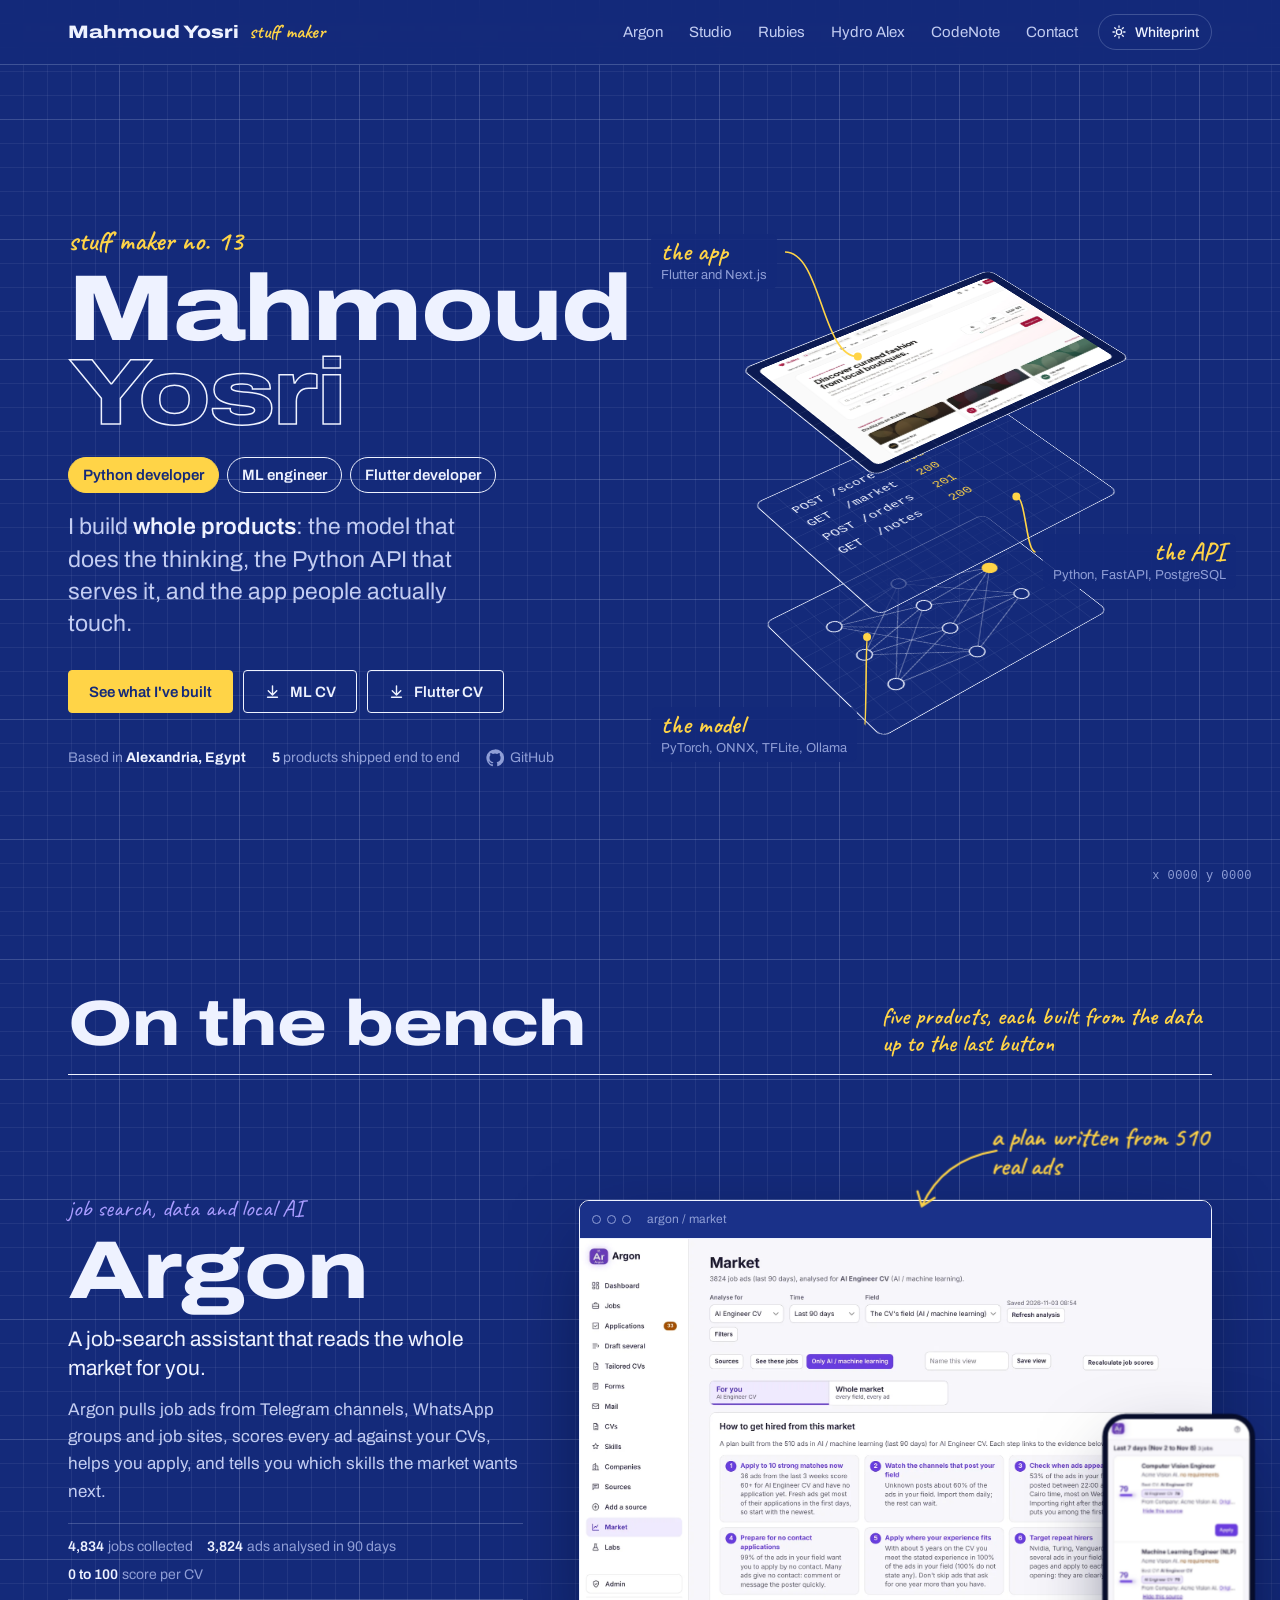
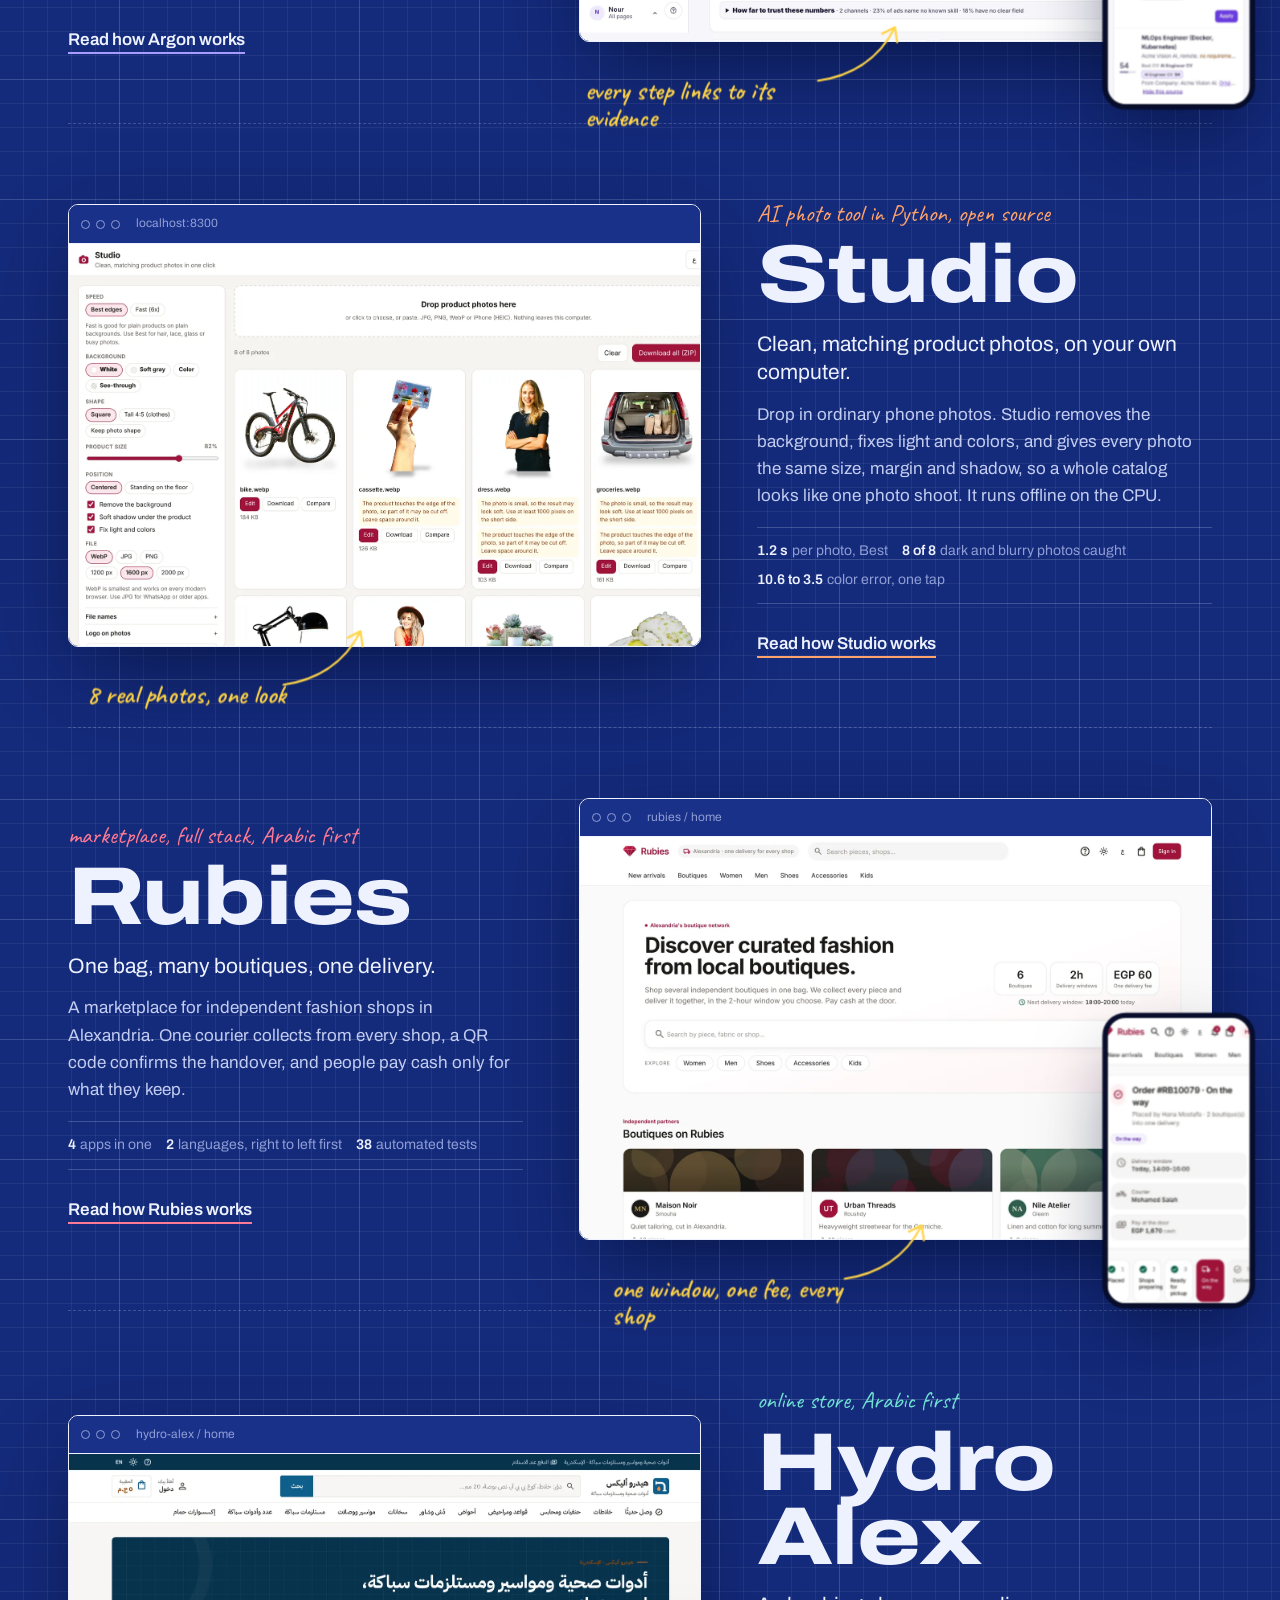
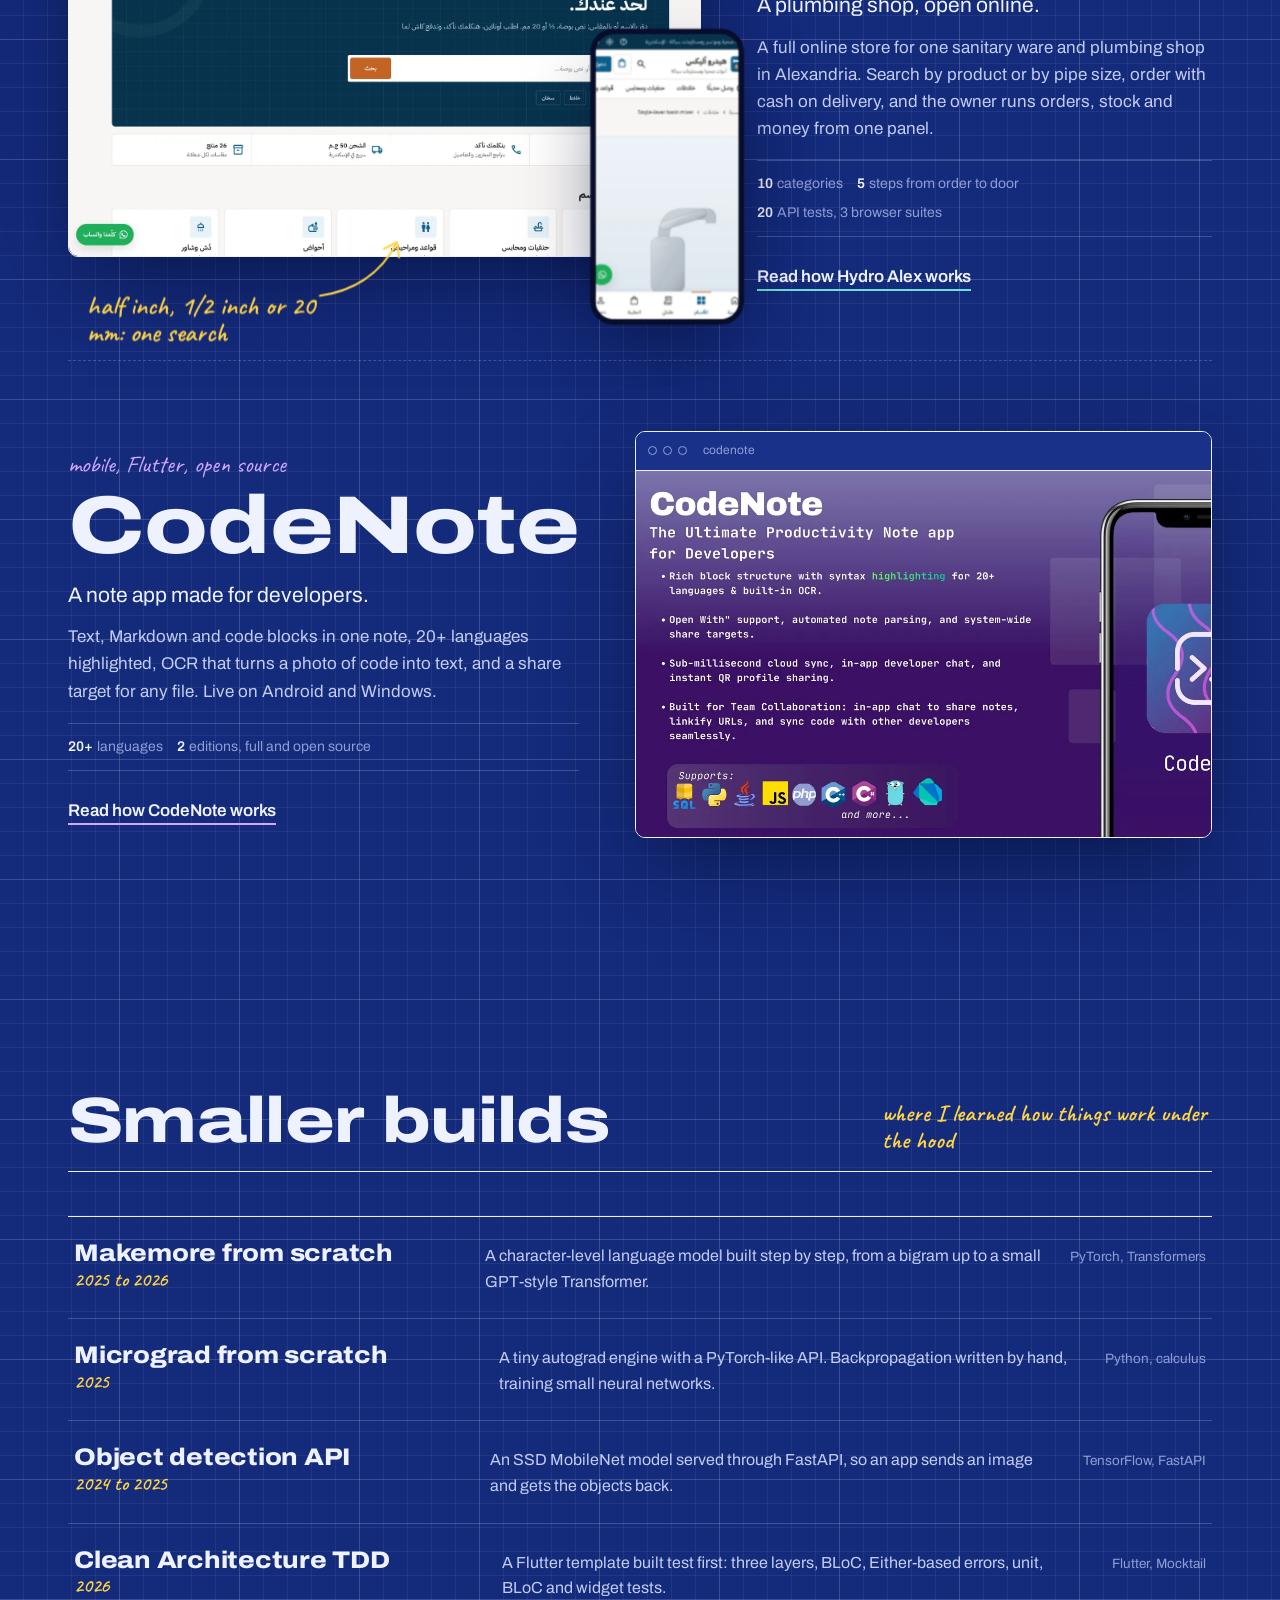
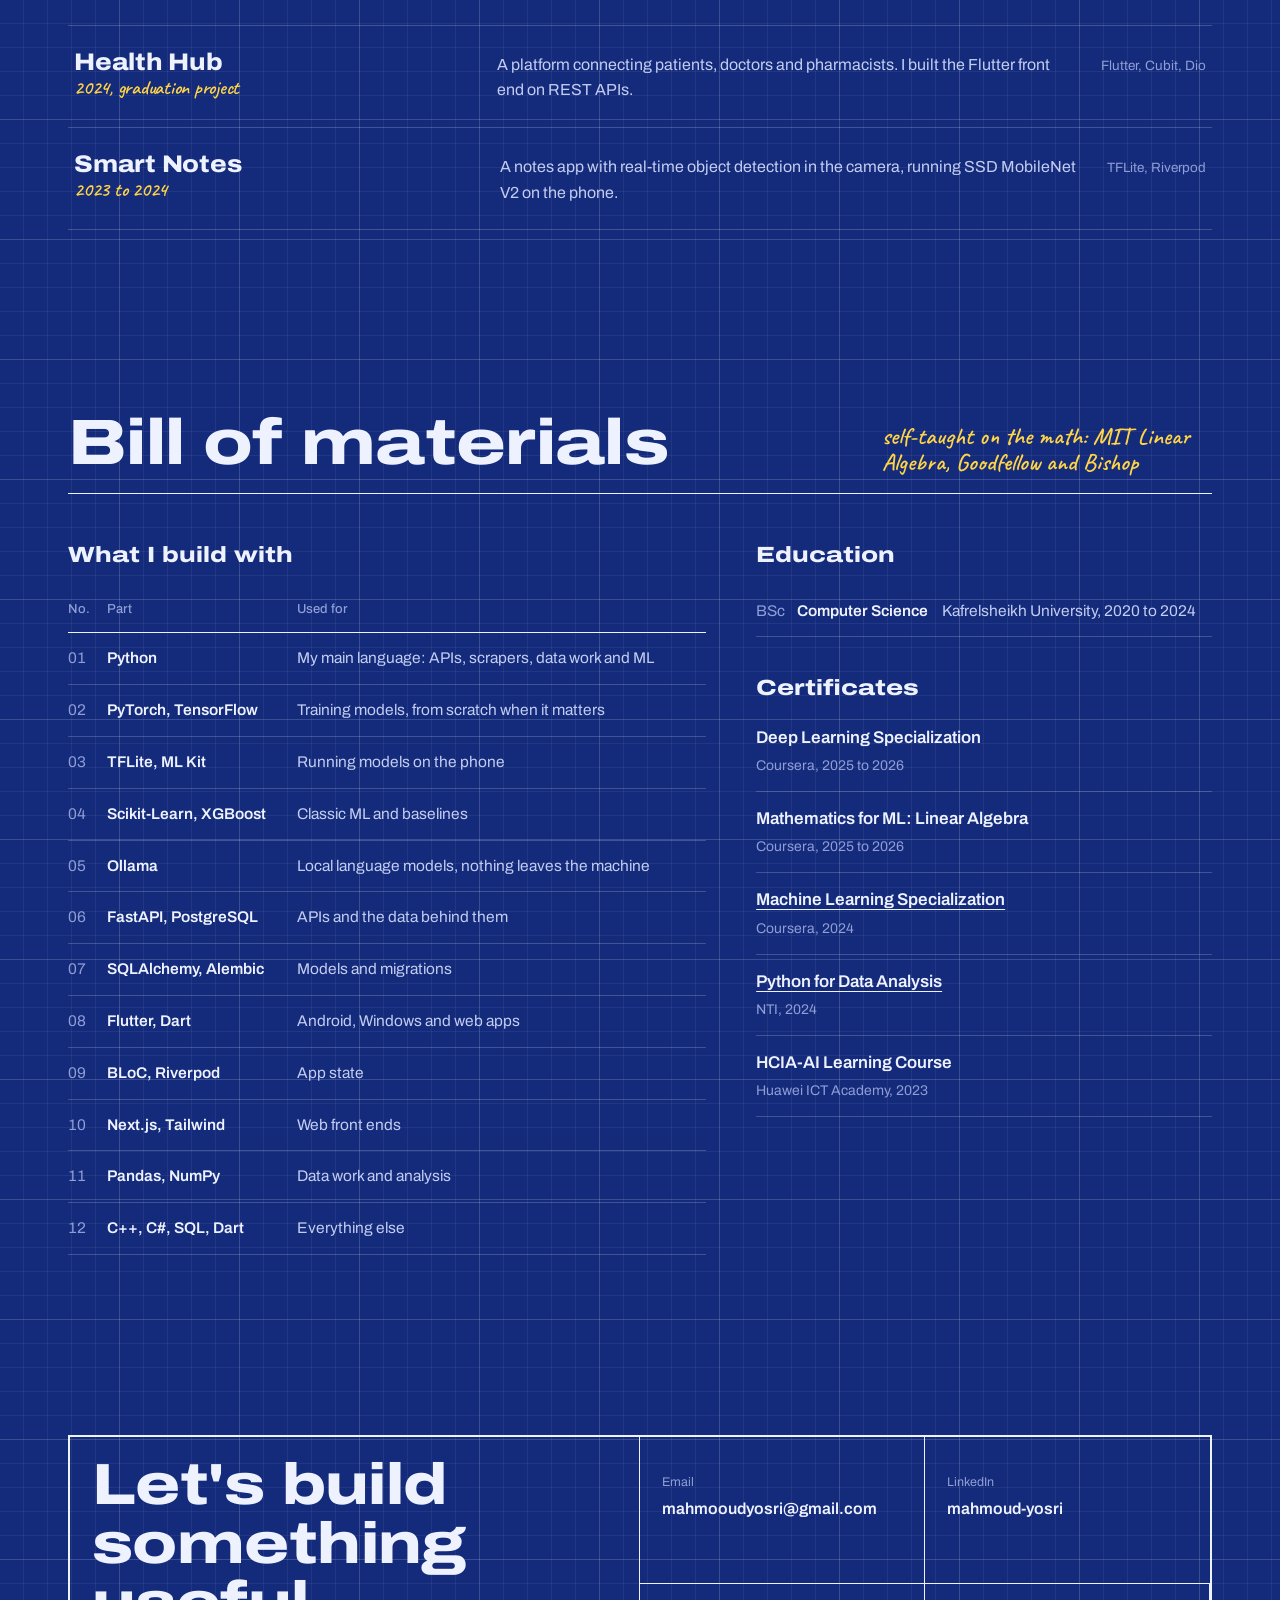
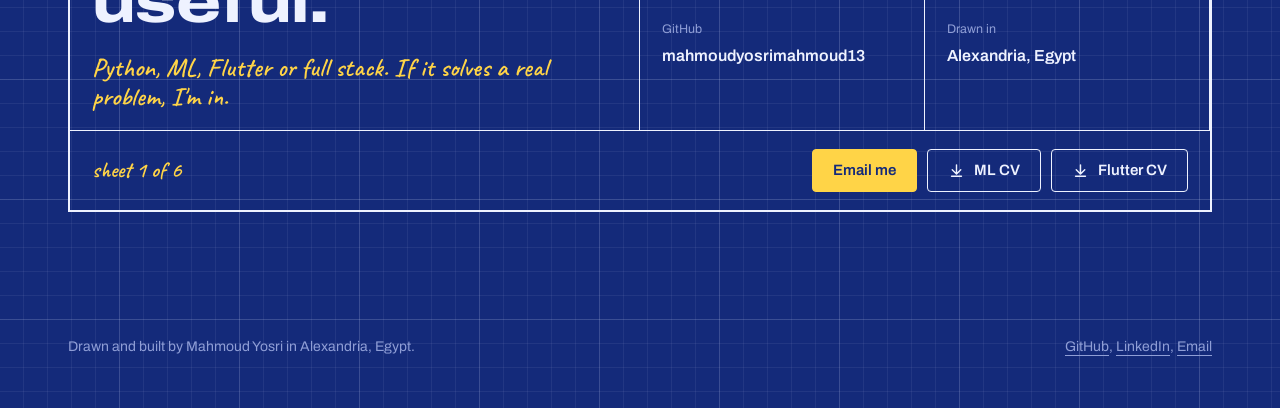
==== index.html @ 375e1390 "Add Studio" ====
<!doctype html>
<html lang="en">
<head>
<meta charset="utf-8">
<meta name="viewport" content="width=device-width, initial-scale=1">
<title>Mahmoud Yosri | Python Developer, ML and Flutter Engineer</title>
<meta name="description" content="Mahmoud Yosri is a Python developer, ML engineer and Flutter developer who builds whole products: the model, the API and the app. Projects: Argon, Studio, Rubies, Hydro Alex and CodeNote.">
<meta property="og:title" content="Mahmoud Yosri | Python Developer, ML and Flutter Engineer">
<meta property="og:description" content="Mahmoud Yosri is a Python developer, ML engineer and Flutter developer who builds whole products: the model, the API and the app. Projects: Argon, Studio, Rubies, Hydro Alex and CodeNote.">
<meta property="og:type" content="website">
<meta property="og:url" content="https://mahmoudyosrimahmoud13.github.io/">
<meta property="og:image" content="https://mahmoudyosrimahmoud13.github.io/img/og.webp">
<meta name="theme-color" content="#142a7a">
<link rel="icon" href="favicon.svg" type="image/svg+xml">
<link rel="preconnect" href="https://fonts.googleapis.com">
<link rel="preconnect" href="https://fonts.gstatic.com" crossorigin>
<link href="https://fonts.googleapis.com/css2?family=Archivo:wdth,wght@100..125,400..800&family=Caveat:wght@500;600;700&display=swap" rel="stylesheet">
<link rel="stylesheet" href="assets/style.css">
<script src="assets/site.js"></script>
</head>
<body>
<header class="topbar">
  <div class="wrap">
    <a class="brand" href="index.html"><b>Mahmoud Yosri</b><span class="hand">stuff maker</span></a>
    <nav class="nav" aria-label="Main">
      <a href="argon.html" class="hide-sm">Argon</a>
      <a href="studio.html" class="hide-sm">Studio</a>
      <a href="rubies.html" class="hide-sm">Rubies</a>
      <a href="hydro-alex.html" class="hide-sm">Hydro Alex</a>
      <a href="codenote.html" class="hide-sm">CodeNote</a>
      <a href="index.html#contact">Contact</a>
      <button class="theme-btn" type="button" data-theme-toggle><svg viewBox="0 0 24 24" fill="none" stroke="currentColor" stroke-width="2" stroke-linecap="round" stroke-linejoin="round" aria-hidden="true"><path d="M12 3v2M12 19v2M3 12h2M19 12h2M5.6 5.6l1.4 1.4M17 17l1.4 1.4M5.6 18.4L7 17M17 7l1.4-1.4M12 8a4 4 0 1 0 0 8 4 4 0 0 0 0-8z"/></svg><span>Whiteprint</span></button>
    </nav>
  </div>
</header>

<main>
  <section class="hero">
    <div class="wrap">
      <div>
        <div class="hand" style="font-size:28px;margin-bottom:10px">stuff maker no. 13</div>
        <h1 class="hero-name"><span>Mahmoud</span><span class="outline">Yosri</span></h1>
        <p class="hero-roles"><span>Python developer</span><span>ML engineer</span><span>Flutter developer</span></p>
        <p class="hero-sub">I build <b>whole products</b>: the model that does the thinking, the Python API that serves it, and the app people actually touch.</p>
        <div class="actions">
          <a class="btn solid" href="#work">See what I've built</a>
          <a class="btn" href="cv/Mahmoud_Yosri_ML_CV.pdf"><svg viewBox="0 0 24 24" fill="none" stroke="currentColor" stroke-width="2" stroke-linecap="round" stroke-linejoin="round" aria-hidden="true"><path d="M12 4v12M6 11l6 6 6-6M5 20h14"/></svg>ML CV</a>
          <a class="btn" href="cv/Mahmoud_Yosri_Flutter_CV.pdf"><svg viewBox="0 0 24 24" fill="none" stroke="currentColor" stroke-width="2" stroke-linecap="round" stroke-linejoin="round" aria-hidden="true"><path d="M12 4v12M6 11l6 6 6-6M5 20h14"/></svg>Flutter CV</a>
        </div>
        <div class="hero-meta"><span>Based in <b style="color:var(--ink)">Alexandria, Egypt</b></span><span><b style="color:var(--ink)">5</b> products shipped end to end</span><a href="https://github.com/mahmoudyosrimahmoud13" style="display:inline-flex;gap:6px;align-items:center;text-decoration:none"><span style="width:18px;height:18px;display:inline-block"><svg viewBox="0 0 24 24" fill="currentColor" aria-hidden="true"><path d="M12 .5a11.5 11.5 0 0 0-3.64 22.41c.58.1.79-.25.79-.56v-2c-3.2.7-3.88-1.37-3.88-1.37-.53-1.33-1.28-1.69-1.28-1.69-1.05-.71.08-.7.08-.7 1.16.08 1.77 1.19 1.77 1.19 1.03 1.77 2.7 1.26 3.36.96.1-.75.4-1.26.73-1.55-2.55-.29-5.24-1.28-5.24-5.68 0-1.26.45-2.28 1.19-3.09-.12-.29-.52-1.46.11-3.05 0 0 .97-.31 3.17 1.18a11 11 0 0 1 5.77 0c2.2-1.49 3.17-1.18 3.17-1.18.63 1.59.23 2.76.11 3.05.74.81 1.19 1.83 1.19 3.09 0 4.41-2.69 5.38-5.26 5.67.41.36.78 1.06.78 2.14v3.17c0 .31.21.67.8.56A11.5 11.5 0 0 0 12 .5z"/></svg></span>GitHub</a></div>
      </div>
      <div class="exploded loading" aria-label="Exploded view of how I build: the model, the API and the app stacked as three layers">
        <div class="stack">
          <div class="layer model"><svg viewBox="0 0 330 230" aria-hidden="true">
<g stroke="currentColor" stroke-opacity=".55" stroke-width="1" style="color:var(--ink)">
<line x1="60" y1="55" x2="165" y2="40"/><line x1="60" y1="55" x2="165" y2="90"/><line x1="60" y1="55" x2="165" y2="140"/><line x1="60" y1="55" x2="165" y2="190"/><line x1="60" y1="115" x2="165" y2="40"/><line x1="60" y1="115" x2="165" y2="90"/><line x1="60" y1="115" x2="165" y2="140"/><line x1="60" y1="115" x2="165" y2="190"/><line x1="60" y1="175" x2="165" y2="40"/><line x1="60" y1="175" x2="165" y2="90"/><line x1="60" y1="175" x2="165" y2="140"/><line x1="60" y1="175" x2="165" y2="190"/><line x1="165" y1="40" x2="270" y2="85"/><line x1="165" y1="40" x2="270" y2="145"/><line x1="165" y1="90" x2="270" y2="85"/><line x1="165" y1="90" x2="270" y2="145"/><line x1="165" y1="140" x2="270" y2="85"/><line x1="165" y1="140" x2="270" y2="145"/><line x1="165" y1="190" x2="270" y2="85"/><line x1="165" y1="190" x2="270" y2="145"/></g>
<g fill="var(--bg)" stroke="var(--ink)" stroke-width="1.6">
<circle cx="60" cy="55" r="9"/><circle cx="60" cy="115" r="9"/><circle cx="60" cy="175" r="9"/><circle cx="165" cy="40" r="9"/><circle cx="165" cy="90" r="9"/><circle cx="165" cy="140" r="9"/><circle cx="165" cy="190" r="9"/><circle cx="270" cy="85" r="9" fill="var(--note)" stroke="var(--note)"/><circle cx="270" cy="145" r="9"/></g></svg></div>
          <div class="layer api"><pre>POST /score    <i>200</i>
GET  /market   <i>200</i>
POST /orders   <i>201</i>
GET  /notes    <i>200</i></pre></div>
          <div class="layer app"><img src="img/rubies/01-home.webp" alt=""></div>
        </div>
        <svg class="leaders" aria-hidden="true"></svg>
        <div class="callout c1" data-target=".layer.app" data-fx="0.3" data-fy="0.42">the app<small>Flutter and Next.js</small></div>
        <div class="callout c2" data-target=".layer.api" data-fx="0.72" data-fy="0.45">the API<small>Python, FastAPI, PostgreSQL</small></div>
        <div class="callout c3" data-target=".layer.model" data-fx="0.3" data-fy="0.55">the model<small>PyTorch, ONNX, TFLite, Ollama</small></div>
      </div>
    </div>
    <div class="coords" aria-hidden="true">x 0000   y 0000</div>
  </section>

  <section id="work">
    <div class="wrap">
      <div class="sheet-head"><h2>On the bench</h2><span class="hand">five products, each built from the data up to the last button</span></div>

      <article class="spec argon">
        <div class="spec-text">
          <div class="kind">job search, data and local AI</div>
          <h3><a href="argon.html">Argon</a></h3>
          <p class="one">A job-search assistant that reads the whole market for you.</p>
          <p>Argon pulls job ads from Telegram channels, WhatsApp groups and job sites, scores every ad against your CVs, helps you apply, and tells you which skills the market wants next.</p>
          <div class="parts"><span><b>4,834</b>jobs collected</span><span><b>3,824</b>ads analysed in 90 days</span><span><b>0 to 100</b>score per CV</span></div>
          <a class="readmore" href="argon.html">Read how Argon works</a>
        </div>
        <div class="rig"><div class="tilt">
  <div class="browser"><div class="bar"><i></i><i></i><i></i><span>argon / market</span></div><img src="img/argon/03-market-for-you.webp" alt="Argon market page with a six-step plan to get hired" loading="lazy"></div>
  <div class="phone-float"><img src="img/argon/19-phone-jobs.webp" alt="Argon jobs on a phone" loading="lazy"></div><div class="note" style="left:64%;top:-13%"><svg style="left:-78px;top:22px" viewBox="0 0 90 70" aria-hidden="true"><path d="M84,4 C60,8 30,20 14,56 M14,56 L10,42 M14,56 L26,48"/></svg><span class="t">a plan written from 510 real ads</span></div><div class="note" style="left:4%;top:104%"><svg style="right:-84px;top:-58px" viewBox="0 0 90 70" aria-hidden="true"><path d="M4,62 C32,58 60,44 76,12 M76,12 L64,18 M76,12 L78,26"/></svg><span class="t">every step links to its evidence</span></div>
</div></div>
      </article>

      <article class="spec studio flip">
        <div class="spec-text">
          <div class="kind">AI photo tool in Python, open source</div>
          <h3><a href="studio.html">Studio</a></h3>
          <p class="one">Clean, matching product photos, on your own computer.</p>
          <p>Drop in ordinary phone photos. Studio removes the background, fixes light and colors, and gives every photo the same size, margin and shadow, so a whole catalog looks like one photo shoot. It runs offline on the CPU.</p>
          <div class="parts"><span><b>1.2 s</b>per photo, Best</span><span><b>8 of 8</b>dark and blurry photos caught</span><span><b>10.6 to 3.5</b>color error, one tap</span></div>
          <a class="readmore" href="studio.html">Read how Studio works</a>
        </div>
        <div class="rig"><div class="tilt">
  <div class="browser"><div class="bar"><i></i><i></i><i></i><span>localhost:8300</span></div><img src="img/studio/01-batch-8-photos.webp" alt="Studio with a batch of eight real product photos cleaned" loading="lazy"></div>
  <div class="note" style="left:6%;top:104%"><svg style="right:-84px;top:-58px" viewBox="0 0 90 70" aria-hidden="true"><path d="M4,62 C32,58 60,44 76,12 M76,12 L64,18 M76,12 L78,26"/></svg><span class="t">8 real photos, one look</span></div>
</div></div>
      </article>

      <article class="spec rubies">
        <div class="spec-text">
          <div class="kind">marketplace, full stack, Arabic first</div>
          <h3><a href="rubies.html">Rubies</a></h3>
          <p class="one">One bag, many boutiques, one delivery.</p>
          <p>A marketplace for independent fashion shops in Alexandria. One courier collects from every shop, a QR code confirms the handover, and people pay cash only for what they keep.</p>
          <div class="parts"><span><b>4</b>apps in one</span><span><b>2</b>languages, right to left first</span><span><b>38</b>automated tests</span></div>
          <a class="readmore" href="rubies.html">Read how Rubies works</a>
        </div>
        <div class="rig"><div class="tilt">
  <div class="browser"><div class="bar"><i></i><i></i><i></i><span>rubies / home</span></div><img src="img/rubies/01-home.webp" alt="Rubies home page" loading="lazy"></div>
  <div class="phone-float"><img src="img/rubies/25-phone-order-qr.webp" alt="Rubies order tracking on a phone" loading="lazy"></div><div class="note" style="left:8%;top:104%"><svg style="right:-84px;top:-58px" viewBox="0 0 90 70" aria-hidden="true"><path d="M4,62 C32,58 60,44 76,12 M76,12 L64,18 M76,12 L78,26"/></svg><span class="t">one window, one fee, every shop</span></div>
</div></div>
      </article>

      <article class="spec hydro flip">
        <div class="spec-text">
          <div class="kind">online store, Arabic first</div>
          <h3><a href="hydro-alex.html">Hydro Alex</a></h3>
          <p class="one">A plumbing shop, open online.</p>
          <p>A full online store for one sanitary ware and plumbing shop in Alexandria. Search by product or by pipe size, order with cash on delivery, and the owner runs orders, stock and money from one panel.</p>
          <div class="parts"><span><b>10</b>categories</span><span><b>5</b>steps from order to door</span><span><b>20</b>API tests, 3 browser suites</span></div>
          <a class="readmore" href="hydro-alex.html">Read how Hydro Alex works</a>
        </div>
        <div class="rig"><div class="tilt">
  <div class="browser"><div class="bar"><i></i><i></i><i></i><span>hydro-alex / home</span></div><img src="img/hydro/01-home-light-ar.webp" alt="Hydro Alex home page in Arabic" loading="lazy"></div>
  <div class="phone-float"><img src="img/hydro/16-phone-product-light-ar.webp" alt="Hydro Alex product page on a phone" loading="lazy"></div><div class="note" style="left:6%;top:104%"><svg style="right:-84px;top:-58px" viewBox="0 0 90 70" aria-hidden="true"><path d="M4,62 C32,58 60,44 76,12 M76,12 L64,18 M76,12 L78,26"/></svg><span class="t">half inch, 1/2 inch or 20 mm: one search</span></div>
</div></div>
      </article>

      <article class="spec codenote">
        <div class="spec-text">
          <div class="kind">mobile, Flutter, open source</div>
          <h3><a href="codenote.html">CodeNote</a></h3>
          <p class="one">A note app made for developers.</p>
          <p>Text, Markdown and code blocks in one note, 20+ languages highlighted, OCR that turns a photo of code into text, and a share target for any file. Live on Android and Windows.</p>
          <div class="parts"><span><b>20+</b>languages</span><span><b>2</b>editions, full and open source</span></div>
          <a class="readmore" href="codenote.html">Read how CodeNote works</a>
        </div>
        <div class="rig"><div class="tilt">
  <div class="browser"><div class="bar"><i></i><i></i><i></i><span>codenote</span></div><img src="img/codenote/poster-1.webp" alt="CodeNote poster" loading="lazy"></div>
  <div class="note" style="left:6%;top:104%"><svg style="right:-84px;top:-58px" viewBox="0 0 90 70" aria-hidden="true"><path d="M4,62 C32,58 60,44 76,12 M76,12 L64,18 M76,12 L78,26"/></svg><span class="t">20+ languages, highlighted as you type</span></div>
</div></div>
      </article>
    </div>
  </section>

  <section id="more">
    <div class="wrap">
      <div class="sheet-head"><h2>Smaller builds</h2><span class="hand">where I learned how things work under the hood</span></div>
      <div class="bench">
        <div class="bench-row"><h3>Makemore from scratch<span class="year">2025 to 2026</span></h3><p>A character-level language model built step by step, from a bigram up to a small GPT-style Transformer.</p><span class="tags">PyTorch, Transformers</span></div>
        <div class="bench-row"><h3>Micrograd from scratch<span class="year">2025</span></h3><p>A tiny autograd engine with a PyTorch-like API. Backpropagation written by hand, training small neural networks.</p><span class="tags">Python, calculus</span></div>
        <div class="bench-row"><h3>Object detection API<span class="year">2024 to 2025</span></h3><p>An SSD MobileNet model served through FastAPI, so an app sends an image and gets the objects back.</p><span class="tags">TensorFlow, FastAPI</span></div>
        <div class="bench-row"><h3><a href="https://github.com/mahmoudyosrimahmoud13/Flutter-Clean-Architecture-TDD">Clean Architecture TDD</a><span class="year">2026</span></h3><p>A Flutter template built test first: three layers, BLoC, Either-based errors, unit, BLoC and widget tests.</p><span class="tags">Flutter, Mocktail</span></div>
        <div class="bench-row"><h3><a href="https://github.com/mahmoudyosrimahmoud13/Medical_integration_system">Health Hub</a><span class="year">2024, graduation project</span></h3><p>A platform connecting patients, doctors and pharmacists. I built the Flutter front end on REST APIs.</p><span class="tags">Flutter, Cubit, Dio</span></div>
        <div class="bench-row"><h3>Smart Notes<span class="year">2023 to 2024</span></h3><p>A notes app with real-time object detection in the camera, running SSD MobileNet V2 on the phone.</p><span class="tags">TFLite, Riverpod</span></div>
      </div>
    </div>
  </section>

  <section id="about">
    <div class="wrap">
      <div class="sheet-head"><h2>Bill of materials</h2><span class="hand">self-taught on the math: MIT Linear Algebra, Goodfellow and Bishop</span></div>
      <div class="bom-wrap">
        <table class="bom"><caption>What I build with</caption><thead><tr><th>No.</th><th>Part</th><th>Used for</th></tr></thead><tbody><tr><td>01</td><td>Python</td><td>My main language: APIs, scrapers, data work and ML</td></tr><tr><td>02</td><td>PyTorch, TensorFlow</td><td>Training models, from scratch when it matters</td></tr><tr><td>03</td><td>TFLite, ML Kit</td><td>Running models on the phone</td></tr><tr><td>04</td><td>Scikit-Learn, XGBoost</td><td>Classic ML and baselines</td></tr><tr><td>05</td><td>Ollama</td><td>Local language models, nothing leaves the machine</td></tr><tr><td>06</td><td>FastAPI, PostgreSQL</td><td>APIs and the data behind them</td></tr><tr><td>07</td><td>SQLAlchemy, Alembic</td><td>Models and migrations</td></tr><tr><td>08</td><td>Flutter, Dart</td><td>Android, Windows and web apps</td></tr><tr><td>09</td><td>BLoC, Riverpod</td><td>App state</td></tr><tr><td>10</td><td>Next.js, Tailwind</td><td>Web front ends</td></tr><tr><td>11</td><td>Pandas, NumPy</td><td>Data work and analysis</td></tr><tr><td>12</td><td>C++, C#, SQL, Dart</td><td>Everything else</td></tr></tbody></table>
        <div>
          <table class="bom" style="margin-bottom:34px"><caption>Education</caption><tbody><tr><td>BSc</td><td style="white-space:normal">Computer Science</td><td>Kafrelsheikh University, 2020 to 2024</td></tr></tbody></table>
          <div style="font-family:var(--display);font-weight:800;font-variation-settings:'wdth' 125;font-size:22px;padding-bottom:4px">Certificates</div>
          <ul class="certs">
            <li><b>Deep Learning Specialization</b><span>Coursera, 2025 to 2026</span></li>
            <li><b>Mathematics for ML: Linear Algebra</b><span>Coursera, 2025 to 2026</span></li>
            <li><b><a href="https://www.coursera.org/account/accomplishments/verify/8Z5BKTEHCSA5">Machine Learning Specialization</a></b><span>Coursera, 2024</span></li>
            <li><b><a href="https://www.linkedin.com/posts/mahmoud-yosri-b30a89212_the-certificate-ugcPost-7261222844372504576-gQqK/">Python for Data Analysis</a></b><span>NTI, 2024</span></li>
            <li><b>HCIA-AI Learning Course</b><span>Huawei ICT Academy, 2023</span></li>
          </ul>
        </div>
      </div>
    </div>
  </section>

  <section id="contact">
    <div class="wrap">
      <div class="titleblock">
        <div class="big"><h2>Let's build something useful.</h2><span class="hand">Python, ML, Flutter or full stack. If it solves a real problem, I'm in.</span></div>
        <div><dl><dt>Email</dt><dd><a href="mailto:mahmooudyosri@gmail.com">mahmooudyosri@gmail.com</a></dd></dl></div>
        <div><dl><dt>LinkedIn</dt><dd><a href="https://www.linkedin.com/in/mahmoud-yosri-b30a89212">mahmoud-yosri</a></dd></dl></div>
        <div><dl><dt>GitHub</dt><dd><a href="https://github.com/mahmoudyosrimahmoud13">mahmoudyosrimahmoud13</a></dd></dl></div>
        <div><dl><dt>Drawn in</dt><dd>Alexandria, Egypt</dd></dl></div>
        <div class="wide"><span class="hand" style="font-size:22px">sheet 1 of 6</span><div class="actions"><a class="btn solid" href="mailto:mahmooudyosri@gmail.com">Email me</a><a class="btn" href="cv/Mahmoud_Yosri_ML_CV.pdf"><svg viewBox="0 0 24 24" fill="none" stroke="currentColor" stroke-width="2" stroke-linecap="round" stroke-linejoin="round" aria-hidden="true"><path d="M12 4v12M6 11l6 6 6-6M5 20h14"/></svg>ML CV</a><a class="btn" href="cv/Mahmoud_Yosri_Flutter_CV.pdf"><svg viewBox="0 0 24 24" fill="none" stroke="currentColor" stroke-width="2" stroke-linecap="round" stroke-linejoin="round" aria-hidden="true"><path d="M12 4v12M6 11l6 6 6-6M5 20h14"/></svg>Flutter CV</a></div></div>
      </div>
    </div>
  </section>
</main>
<footer>
  <div class="wrap">
    <span>Drawn and built by Mahmoud Yosri in Alexandria, Egypt.</span>
    <span><a href="https://github.com/mahmoudyosrimahmoud13">GitHub</a>, <a href="https://www.linkedin.com/in/mahmoud-yosri-b30a89212">LinkedIn</a>, <a href="mailto:mahmooudyosri@gmail.com">Email</a></span>
  </div>
</footer>
</body>
</html>
---- assets/style.css ----
/* Mahmoud Yosri. Blueprint theme: drafting grid, expanded type, handwritten notes. */
:root {
  --bg: #142a7a;
  --bg-2: #0f2266;
  --panel: rgba(255, 255, 255, .045);
  --panel-solid: #1a3189;
  --ink: #eef2ff;
  --ink-2: #c3cdf2;
  --ink-3: #8f9ed6;
  --rule: rgba(214, 226, 255, .22);
  --grid: rgba(214, 226, 255, .07);
  --grid-major: rgba(214, 226, 255, .13);
  --note: #ffd447;
  --note-ink: #142a7a;
  --frame: #0b1a52;
  --argon: #a99cff;
  --rubies: #ff7b95;
  --codenote: #d2a8ff;
  --hydro: #6fe0d2;
  --shadow: 0 30px 80px -20px rgba(3, 10, 40, .65);
  --max: 1200px;
  --display: "Archivo", "Arial Narrow", system-ui, sans-serif;
  --body: "Archivo", system-ui, -apple-system, "Segoe UI", sans-serif;
  --hand: "Caveat", "Segoe Print", "Bradley Hand", cursive;
  color-scheme: dark;
}
:root[data-theme="light"] {
  --bg: #f2f4fb;
  --bg-2: #e8ecf8;
  --panel: rgba(20, 42, 122, .035);
  --panel-solid: #ffffff;
  --ink: #142a7a;
  --ink-2: #33468f;
  --ink-3: #6573aa;
  --rule: rgba(20, 42, 122, .2);
  --grid: rgba(20, 42, 122, .055);
  --grid-major: rgba(20, 42, 122, .1);
  --note: #c2410c;
  --note-ink: #ffffff;
  --frame: #142a7a;
  --argon: #5b3df5;
  --rubies: #b3133f;
  --codenote: #7234d6;
  --hydro: #0b7d7a;
  --shadow: 0 30px 70px -24px rgba(20, 42, 122, .35);
  color-scheme: light;
}

* { box-sizing: border-box; }
html { scroll-behavior: smooth; -webkit-text-size-adjust: 100%; overflow-x: clip; }
body {
  margin: 0; color: var(--ink); font-family: var(--body); font-size: 17px; line-height: 1.6;
  font-variation-settings: "wdth" 100; -webkit-font-smoothing: antialiased; overflow-x: hidden;
  background-color: var(--bg);
  background-image:
    linear-gradient(var(--grid-major) 1px, transparent 1px),
    linear-gradient(90deg, var(--grid-major) 1px, transparent 1px),
    linear-gradient(var(--grid) 1px, transparent 1px),
    linear-gradient(90deg, var(--grid) 1px, transparent 1px);
  background-size: 120px 120px, 120px 120px, 24px 24px, 24px 24px;
  background-position: -1px -1px;
  transition: background-color .4s ease, color .4s ease;
}
img { max-width: 100%; display: block; }
a { color: inherit; text-decoration-thickness: 1px; text-underline-offset: 4px; }
p { margin: 0 0 1em; }
h1, h2, h3, h4 { font-family: var(--display); margin: 0; line-height: 1.02; font-weight: 800; font-stretch: 125%; font-variation-settings: "wdth" 125; letter-spacing: -0.01em; }
::selection { background: var(--note); color: var(--note-ink); }
:focus-visible { outline: 2px dashed var(--note); outline-offset: 4px; }
.wrap { max-width: var(--max); margin: 0 auto; padding: 0 28px; }
@media (max-width: 640px) { .wrap { padding: 0 16px; } body { font-size: 16px; } }
.hand { font-family: var(--hand); color: var(--note); font-weight: 600; line-height: 1.1; }

/* Top bar */
.topbar { position: sticky; top: 0; z-index: 50; background: color-mix(in srgb, var(--bg) 82%, transparent); backdrop-filter: blur(10px); -webkit-backdrop-filter: blur(10px); border-bottom: 1px solid var(--rule); }
.topbar .wrap { display: flex; align-items: center; gap: 18px; height: 64px; }
.brand { text-decoration: none; display: flex; align-items: baseline; gap: 10px; white-space: nowrap; }
.brand b { font-family: var(--display); font-weight: 800; font-variation-settings: "wdth" 125; font-stretch: 125%; font-size: 18px; }
.brand .hand { font-size: 20px; }
.nav { display: flex; align-items: center; gap: 2px; margin-left: auto; }
.nav a { text-decoration: none; font-size: 15px; color: var(--ink-2); padding: 8px 12px; border-radius: 6px; }
.nav a:hover { color: var(--ink); background: var(--panel); }
.nav a[aria-current="page"] { color: var(--ink); box-shadow: inset 0 -2px 0 var(--note); border-radius: 0; }
.theme-btn { margin-left: 6px; border: 1px solid var(--rule); background: transparent; color: var(--ink); height: 36px; padding: 0 12px; border-radius: 18px; cursor: pointer; font: 500 14px var(--body); display: inline-flex; align-items: center; gap: 8px; }
.theme-btn:hover { background: var(--panel); }
.theme-btn svg { width: 16px; height: 16px; }
@media (max-width: 780px) { .nav .hide-sm { display: none; } .brand .hand { display: none; } .theme-btn span { display: none; } }

/* Buttons */
.btn { display: inline-flex; align-items: center; gap: 9px; padding: 12px 20px; font: 600 15px var(--body); text-decoration: none; color: var(--ink); border: 1.5px solid var(--ink); border-radius: 4px; background: transparent; transition: background .2s ease, color .2s ease, transform .2s ease; }
.btn:hover { background: var(--ink); color: var(--bg); }
.btn.solid { background: var(--note); border-color: var(--note); color: var(--note-ink); }
.btn.solid:hover { background: var(--ink); border-color: var(--ink); color: var(--bg); }
.btn svg { width: 17px; height: 17px; }
.actions { display: flex; flex-wrap: wrap; gap: 10px; }

/* ---------- Hero: exploded view ---------- */
.hero { position: relative; padding: 70px 0 40px; min-height: calc(100vh - 64px); display: flex; align-items: center; }
.hero .wrap { display: grid; grid-template-columns: 1.02fr 1fr; gap: 30px; align-items: center; width: 100%; }
.hero-name { font-size: clamp(50px, 7.3vw, 106px); line-height: .9; letter-spacing: -0.02em; }
.hero-name span { display: block; }
.hero-name .outline { color: transparent; -webkit-text-stroke: 1.5px var(--ink); }
.hero-sub { font-size: clamp(19px, 2vw, 23px); color: var(--ink-2); max-width: 30ch; margin: 26px 0 30px; line-height: 1.4; }
.hero-sub b { color: var(--ink); font-weight: 600; }
.hero-meta { margin-top: 34px; display: flex; gap: 26px; flex-wrap: wrap; color: var(--ink-3); font-size: 14px; }
.hero-meta .hand { font-size: 22px; }

.exploded { position: relative; height: 600px; perspective: 1600px; }
.stack { position: absolute; inset: 0; transform-style: preserve-3d; transform: rotateX(var(--rx, 52deg)) rotateZ(var(--rz, -38deg)); transition: transform .25s ease-out; }
.layer { position: absolute; left: 50%; top: 50%; width: 300px; height: 210px; margin: -105px 0 0 -150px; border: 1.5px solid var(--ink); background: color-mix(in srgb, var(--bg) 70%, transparent); border-radius: 10px; transform-style: preserve-3d; transform: translateZ(var(--z)); transition: transform 1.1s cubic-bezier(.2, .8, .2, 1); overflow: hidden; }
.layer::after { content: ""; position: absolute; inset: 0; background-image: linear-gradient(var(--grid-major) 1px, transparent 1px), linear-gradient(90deg, var(--grid-major) 1px, transparent 1px); background-size: 23px 23px; opacity: .6; pointer-events: none; }
.layer.app { --z: 160px; background: var(--frame); }
.layer.api { --z: 0px; }
.layer.model { --z: -160px; }
.layer.app img { position: absolute; inset: 10px; width: calc(100% - 20px); height: calc(100% - 20px); object-fit: cover; object-position: top left; border-radius: 6px; z-index: 1; }
.layer.api pre { position: relative; z-index: 1; margin: 0; padding: 22px 24px; font: 500 15px/1.75 ui-monospace, "SF Mono", Menlo, monospace; color: var(--ink); }
.layer.api pre i { font-style: normal; color: var(--note); }
.layer.model svg { position: absolute; inset: 0; width: 100%; height: 100%; z-index: 1; }
.loading .layer { transform: translateZ(0); }
.loading .layer.app { transform: translateZ(14px); }
.loading .layer.model { transform: translateZ(-14px); }

.callout { position: absolute; z-index: 5; background: color-mix(in srgb, var(--bg) 88%, transparent); padding: 4px 10px 6px; border-radius: 6px; font-family: var(--hand); color: var(--note); font-size: 26px; line-height: 1.05; font-weight: 600; pointer-events: none; transition: opacity .6s ease .9s, transform .6s ease .9s; }
.callout small { display: block; font-family: var(--body); font-size: 13px; color: var(--ink-3); font-weight: 400; margin-top: 4px; letter-spacing: 0; }
.callout.c1 { left: -10px; top: 6%; }
.callout.c2 { right: -24px; top: 56%; text-align: right; }
.callout.c3 { left: -10px; bottom: 6%; }
.leaders { position: absolute; inset: 0; width: 100%; height: 100%; z-index: 4; pointer-events: none; overflow: visible; }
.leaders path { fill: none; stroke: var(--note); stroke-width: 1.6; stroke-dasharray: 600; stroke-dashoffset: 0; transition: stroke-dashoffset 1.2s ease .7s; }
.leaders circle { fill: var(--note); transition: opacity .3s ease 1.6s; }
.loading .leaders path { stroke-dashoffset: 600; }
.loading .leaders circle, .loading .callout { opacity: 0; }
.loading .callout { transform: translateY(8px); }
.coords { position: absolute; right: 28px; bottom: 18px; font: 500 12px ui-monospace, Menlo, monospace; color: var(--ink-3); letter-spacing: .04em; }
@media (max-width: 980px) {
  .hero { min-height: 0; padding-top: 44px; }
  .hero .wrap { grid-template-columns: 1fr; }
  .exploded { height: 470px; margin: 0 -10px; }
  .layer { width: 250px; height: 175px; margin: -88px 0 0 -125px; }
  .layer.app { --z: 120px; } .layer.model { --z: -120px; }
  .layer.api pre { font-size: 12px; padding: 14px 16px; }
  .callout { font-size: 21px; } .callout.c2 { right: 0; }
  .coords { display: none; }
}

/* ---------- Sections ---------- */
section { padding: 90px 0; position: relative; }
.sheet-head { display: flex; justify-content: space-between; align-items: flex-end; gap: 24px; flex-wrap: wrap; margin-bottom: 44px; padding-bottom: 18px; border-bottom: 1.5px solid var(--ink); }
.sheet-head h2 { font-size: clamp(34px, 5vw, 64px); }
.sheet-head .hand { font-size: 24px; max-width: 30ch; }
@media (max-width: 640px) { section { padding: 60px 0; } }

/* Project spec sheets */
.spec { --c: var(--note); display: grid; grid-template-columns: 0.9fr 1.25fr; gap: 56px; align-items: center; padding: 70px 0; border-bottom: 1px dashed var(--rule); }
.spec:last-child { border-bottom: 0; }
.spec.flip { grid-template-columns: 1.25fr 0.9fr; }
.spec.flip .spec-text { order: 2; }
.spec.argon { --c: var(--argon); } .spec.rubies { --c: var(--rubies); } .spec.codenote { --c: var(--codenote); } .spec.hydro { --c: var(--hydro); }
.spec-text .kind { font-family: var(--hand); font-size: 24px; color: var(--c); margin-bottom: 6px; }
.spec-text h3 { font-size: clamp(48px, 6.4vw, 92px); line-height: .9; margin-bottom: 18px; }
.spec-text h3 a { text-decoration: none; }
.spec-text .one { font-size: 21px; line-height: 1.35; color: var(--ink); margin-bottom: 14px; }
.spec-text p { color: var(--ink-2); }
.parts { display: flex; flex-wrap: wrap; gap: 6px 14px; margin: 18px 0 26px; padding: 12px 0; border-top: 1px solid var(--rule); border-bottom: 1px solid var(--rule); font-size: 14px; color: var(--ink-3); }
.parts b { color: var(--ink); font-weight: 600; margin-right: 4px; }
.readmore { font-weight: 600; color: var(--ink); text-decoration: none; border-bottom: 2px solid var(--c); padding-bottom: 3px; }
.readmore:hover { color: var(--c); }
@media (max-width: 960px) { .spec, .spec.flip { grid-template-columns: 1fr; gap: 30px; padding: 48px 0; } .spec.flip .spec-text { order: 0; } }

/* Framed screenshots with tilt and notes */
.rig { position: relative; perspective: 1400px; }
.tilt { position: relative; transform-style: preserve-3d; transition: transform .35s ease-out; }
.browser { background: var(--frame); border: 1.5px solid var(--ink); border-radius: 10px; overflow: hidden; box-shadow: var(--shadow); }
.browser .bar { display: flex; gap: 6px; align-items: center; padding: 9px 12px; border-bottom: 1.5px solid var(--ink); background: var(--panel-solid); }
.browser .bar i { width: 9px; height: 9px; border-radius: 50%; border: 1.5px solid var(--ink-3); }
.browser .bar span { margin-left: 10px; font-size: 12px; color: var(--ink-3); }
.browser img { width: 100%; aspect-ratio: 16 / 10.2; object-fit: cover; object-position: top left; }
.phone-float { position: absolute; width: 23%; right: -4%; bottom: -12%; border: 5px solid #070d2b; border-radius: 22px; overflow: hidden; box-shadow: var(--shadow); transform: translateZ(70px); background: #000; }
.phone-float img { width: 100%; aspect-ratio: 9 / 18; object-fit: cover; object-position: top; }
.note { position: absolute; z-index: 6; font-family: var(--hand); color: var(--note); font-weight: 600; font-size: 25px; line-height: 1.05; width: max-content; max-width: 220px; transform: translateZ(90px); pointer-events: none; }
.note svg { position: absolute; overflow: visible; width: 90px; height: 70px; }
.note svg path { fill: none; stroke: var(--note); stroke-width: 2; stroke-linecap: round; stroke-dasharray: 220; stroke-dashoffset: 220; transition: stroke-dashoffset .9s ease .25s; }
.note .t { opacity: 0; transition: opacity .5s ease; display: block; }
.drawn .note svg path { stroke-dashoffset: 0; }
.drawn .note .t { opacity: 1; }
@media (max-width: 960px) {
  .rig { margin-bottom: 30px; }
  .note { position: static; transform: none; max-width: none; font-size: 22px; margin-top: 14px; display: block; }
  .note svg { display: none; }
  .note .t::before { content: "↳ "; }
  .phone-float { display: none; }
}

/* Also on the bench: list rows */
.bench { border-top: 1.5px solid var(--ink); }
.bench-row { display: grid; grid-template-columns: 1.1fr 1.6fr auto; gap: 26px; align-items: baseline; padding: 24px 6px; border-bottom: 1px solid var(--rule); position: relative; transition: background .2s ease; }
.bench-row:hover { background: var(--panel); }
.bench-row h3 { font-size: 24px; font-variation-settings: "wdth" 112; font-stretch: 112%; }
.bench-row h3 a { text-decoration: none; }
.bench-row h3 a:hover { text-decoration: underline; }
.bench-row .year { display: block; font-family: var(--hand); color: var(--note); font-size: 20px; font-weight: 600; margin-top: 4px; }
.bench-row p { margin: 0; color: var(--ink-2); font-size: 16px; }
.bench-row .tags { font-size: 13.5px; color: var(--ink-3); text-align: right; white-space: nowrap; }
@media (max-width: 820px) { .bench-row { grid-template-columns: 1fr; gap: 8px; } .bench-row .tags { text-align: left; white-space: normal; } }

/* Bill of materials */
.bom-wrap { display: grid; grid-template-columns: 1.4fr 1fr; gap: 50px; }
.bom { width: 100%; border-collapse: collapse; font-size: 15.5px; }
.bom caption { text-align: left; font-family: var(--display); font-weight: 800; font-variation-settings: "wdth" 125; font-size: 22px; padding-bottom: 12px; }
.bom th, .bom td { text-align: left; padding: 13px 12px 13px 0; border-bottom: 1px solid var(--rule); vertical-align: top; }
.bom thead th { font-size: 13px; color: var(--ink-3); font-weight: 500; border-bottom: 1.5px solid var(--ink); }
.bom td:first-child { color: var(--ink-3); width: 2.5em; font-variant-numeric: tabular-nums; }
.bom td:nth-child(2) { font-weight: 600; white-space: nowrap; }
.bom td:last-child { color: var(--ink-2); }
.certs { list-style: none; margin: 0; padding: 0; }
.certs li { padding: 13px 0; border-bottom: 1px solid var(--rule); }
.certs li b { display: block; font-weight: 600; }
.certs li span { color: var(--ink-3); font-size: 14px; }
@media (max-width: 900px) { .bom-wrap { grid-template-columns: 1fr; } .bom td:nth-child(2) { white-space: normal; } }

/* Title block (contact) */
.titleblock { border: 2px solid var(--ink); display: grid; grid-template-columns: 2fr 1fr 1fr; }
.titleblock > div { padding: 18px 22px; border-right: 1px solid var(--ink); border-bottom: 1px solid var(--ink); }
.titleblock > div:nth-child(3n) { border-right: 0; }
.titleblock .big { grid-row: span 2; display: flex; flex-direction: column; justify-content: space-between; gap: 22px; }
.titleblock .big h2 { font-size: clamp(32px, 4.6vw, 58px); }
.titleblock .big .hand { font-size: 26px; }
.titleblock dt { font-size: 12.5px; color: var(--ink-3); margin-bottom: 4px; }
.titleblock dd { margin: 0; font-weight: 600; font-size: 16px; word-break: break-word; }
.titleblock dd a { text-decoration: none; }
.titleblock dd a:hover { text-decoration: underline; color: var(--note); }
.titleblock .wide { grid-column: span 3; border-right: 0; border-bottom: 0; display: flex; gap: 10px; flex-wrap: wrap; justify-content: space-between; align-items: center; }
@media (max-width: 760px) { .titleblock { grid-template-columns: 1fr 1fr; } .titleblock .big { grid-column: span 2; grid-row: auto; } .titleblock > div:nth-child(3n) { border-right: 1px solid var(--ink); } .titleblock > div:nth-child(2n+1):not(.big) { border-right: 0; } .titleblock .wide { grid-column: span 2; } }

footer { padding: 34px 0 50px; color: var(--ink-3); font-size: 14px; }
footer .wrap { display: flex; justify-content: space-between; gap: 16px; flex-wrap: wrap; }

/* ---------- Case study pages ---------- */
.case { --c: var(--note); }
.case.argon { --c: var(--argon); } .case.rubies { --c: var(--rubies); } .case.codenote { --c: var(--codenote); } .case.hydro { --c: var(--hydro); }
.case-hero { padding: 54px 0 30px; }
.back { color: var(--ink-3); text-decoration: none; font-size: 15px; display: inline-flex; gap: 8px; align-items: center; margin-bottom: 34px; }
.back:hover { color: var(--ink); }
.back svg { width: 16px; height: 16px; }
.case-hero .kind { font-family: var(--hand); color: var(--c); font-size: 28px; font-weight: 600; display: flex; gap: 10px; align-items: center; }
.case-hero .kind img { width: 34px; height: 34px; border-radius: 9px; }
.case-hero h1 { font-size: clamp(64px, 12vw, 170px); line-height: .86; margin: 6px 0 22px; }
.case-hero .lede { font-size: clamp(19px, 2.2vw, 24px); color: var(--ink-2); max-width: 44ch; line-height: 1.4; }
.case-hero .actions { margin: 26px 0 0; }
.facts { display: grid; grid-template-columns: repeat(4, 1fr); border: 1.5px solid var(--ink); margin-top: 40px; }
.facts div { padding: 14px 18px; border-right: 1px solid var(--rule); }
.facts div:last-child { border-right: 0; }
.facts dt { font-size: 12.5px; color: var(--ink-3); margin-bottom: 4px; }
.facts dd { margin: 0; font-weight: 600; font-size: 15.5px; }
@media (max-width: 760px) { .facts { grid-template-columns: 1fr 1fr; } .facts div:nth-child(2) { border-right: 0; } .facts div:nth-child(-n+2) { border-bottom: 1px solid var(--rule); } }

.cover { margin-top: 10px; margin-bottom: 60px; }
@media (max-width: 960px) { .cover { margin-bottom: 0; } }
.cover .browser img { aspect-ratio: auto; cursor: zoom-in; }
.prose { max-width: 66ch; }
.prose h2 { font-size: clamp(30px, 4vw, 48px); margin-bottom: 20px; }
.prose p { color: var(--ink-2); font-size: 18px; }
.prose strong { color: var(--ink); background: linear-gradient(transparent 62%, color-mix(in srgb, var(--c) 45%, transparent) 62%); }
.margin-note { font-family: var(--hand); color: var(--note); font-size: 25px; font-weight: 600; line-height: 1.1; margin-bottom: 14px; }

.chapter { display: grid; grid-template-columns: 0.8fr 1.4fr; gap: 50px; padding: 54px 0; border-top: 1px dashed var(--rule); align-items: start; }
.chapter .text { position: sticky; top: 96px; }
.chapter .step { font-family: var(--hand); font-size: 46px; color: var(--c); line-height: 1; display: block; margin-bottom: 6px; }
.chapter h3 { font-size: clamp(26px, 2.8vw, 34px); margin-bottom: 14px; font-variation-settings: "wdth" 112; font-stretch: 112%; }
.chapter .text p, .chapter .text li { color: var(--ink-2); font-size: 16px; }
.chapter .text ul { padding-left: 1.1em; margin: 0; }
.chapter .text li { margin-bottom: .55em; }
.chapter .text li::marker { color: var(--c); }
@media (max-width: 900px) { .chapter { grid-template-columns: 1fr; gap: 22px; } .chapter .text { position: static; } }

.shots { display: grid; gap: 16px; }
.shots.two { grid-template-columns: 1fr 1fr; }
.shots.phones { grid-template-columns: repeat(3, 1fr); }
.shots.phones-2 { grid-template-columns: repeat(2, minmax(0, 240px)); }
@media (max-width: 560px) { .shots.two { grid-template-columns: 1fr; } .shots.phones { grid-template-columns: repeat(2, 1fr); } }
figure { margin: 0; }
.shot { background: var(--frame); border: 1.5px solid var(--ink); border-radius: 8px; overflow: hidden; box-shadow: var(--shadow); transition: transform .3s ease; }
.shot:hover { transform: translateY(-3px) rotate(-.4deg); }
.shot img { width: 100%; cursor: zoom-in; }
.shot.crop img { aspect-ratio: 16 / 10; object-fit: cover; object-position: top left; }
.shot.phone { border-radius: 22px; border: 5px solid #070d2b; }
figcaption { font-family: var(--hand); font-size: 20px; color: var(--ink-3); padding: 8px 2px 0; line-height: 1.15; }

.flow { list-style: none; padding: 0; margin: 0; display: grid; grid-template-columns: repeat(6, 1fr); border: 1.5px solid var(--ink); }
.flow li { padding: 18px 16px 20px; border-right: 1px solid var(--rule); color: var(--ink-2); font-size: 14.5px; position: relative; }
.flow li:last-child { border-right: 0; }
.flow li .n { font-family: var(--hand); color: var(--c); font-size: 34px; line-height: 1; display: block; margin-bottom: 8px; }
.flow li b { display: block; color: var(--ink); font-size: 16px; margin-bottom: 4px; }
/* five-step flow */
.flow.five { grid-template-columns: repeat(5, 1fr); }
@media (max-width: 980px) { .flow { grid-template-columns: repeat(3, 1fr); } .flow li:nth-child(3) { border-right: 0; } .flow li:nth-child(-n+3) { border-bottom: 1px solid var(--rule); } }
@media (max-width: 560px) { .flow { grid-template-columns: 1fr 1fr; } .flow li:nth-child(3) { border-right: 1px solid var(--rule); } .flow li:nth-child(2n) { border-right: 0; } .flow li:nth-child(-n+4) { border-bottom: 1px solid var(--rule); } }

.decisions { list-style: none; padding: 0; margin: 0; display: grid; grid-template-columns: 1fr 1fr; gap: 0 50px; }
.decisions li { padding: 20px 0 20px 38px; border-bottom: 1px solid var(--rule); position: relative; color: var(--ink-2); font-size: 16px; }
.decisions li::before { content: ""; position: absolute; left: 4px; top: 26px; width: 16px; height: 16px; border: 2px solid var(--c); border-radius: 50%; }
.decisions li b { display: block; color: var(--ink); font-size: 18px; margin-bottom: 4px; }
@media (max-width: 760px) { .decisions { grid-template-columns: 1fr; } }

.layers { display: grid; gap: 0; }
.layers div { border: 1.5px solid var(--ink); padding: 16px 20px; background: var(--panel); }
.layers b { display: block; font-size: 17px; }
.layers span { color: var(--ink-2); font-size: 15px; }
.layers .arrow { border: 0; background: none; text-align: center; font-family: var(--hand); color: var(--note); font-size: 22px; padding: 4px; }
.split { display: grid; grid-template-columns: 1fr 1fr; gap: 50px; align-items: start; }
@media (max-width: 860px) { .split { grid-template-columns: 1fr; } }

.private { font-family: var(--hand); font-size: 23px; color: var(--note); line-height: 1.2; max-width: 52ch; }
.next-project { display: flex; justify-content: space-between; align-items: center; gap: 20px; text-decoration: none; border-top: 1.5px solid var(--ink); border-bottom: 1.5px solid var(--ink); padding: 26px 0; margin-top: 40px; }
.next-project small { font-family: var(--hand); color: var(--note); font-size: 24px; display: block; }
.next-project b { font-family: var(--display); font-variation-settings: "wdth" 125; font-stretch: 125%; font-weight: 800; font-size: clamp(38px, 6vw, 72px); line-height: 1; }
.next-project svg { width: 48px; height: 48px; flex: none; transition: transform .3s ease; }
.next-project:hover svg { transform: translateX(10px); }

/* Lightbox */
.lightbox { position: fixed; inset: 0; z-index: 100; background: rgba(6, 12, 40, .94); display: none; align-items: center; justify-content: center; padding: 56px 64px; }
.lightbox.open { display: flex; }
.lightbox img { max-width: 100%; max-height: 100%; object-fit: contain; border-radius: 6px; }
.lightbox.tall { align-items: flex-start; overflow-y: auto; }
.lightbox.tall img { max-height: none; }
.lightbox button { position: fixed; background: rgba(255,255,255,.12); border: 0; color: #fff; width: 46px; height: 46px; border-radius: 50%; cursor: pointer; display: grid; place-items: center; }
.lightbox button:hover { background: rgba(255,255,255,.24); }
.lightbox button svg { width: 22px; height: 22px; }
.lightbox .lb-close { top: 14px; right: 14px; }
.lightbox .lb-prev { left: 12px; top: 50%; transform: translateY(-50%); }
.lightbox .lb-next { right: 12px; top: 50%; transform: translateY(-50%); }
.lightbox .lb-cap { position: fixed; bottom: 14px; left: 50%; transform: translateX(-50%); color: #ffd447; font-family: var(--hand); font-size: 22px; max-width: calc(100% - 32px); text-align: center; }
@media (max-width: 640px) { .lightbox { padding: 64px 10px; } .lightbox .lb-prev, .lightbox .lb-next { top: auto; bottom: 10px; transform: none; } .lightbox .lb-cap { bottom: 64px; } }

@media (prefers-reduced-motion: reduce) {
  html { scroll-behavior: auto; }
  *, *::before, *::after { transition-duration: .01ms !important; transition-delay: 0s !important; animation: none !important; }
}
@media (max-width: 760px) {
  .flow.five { grid-template-columns: 1fr; }
  .flow.five li { border-right: 0; border-bottom: 1px solid var(--rule); }
  .flow.five li:last-child { border-bottom: 0; }
}
/* Role line under the name */
.hero-roles { display: flex; flex-wrap: wrap; gap: 8px; margin: 22px 0 0; }
.hero-roles span { border: 1.5px solid var(--ink); border-radius: 999px; padding: 5px 14px; font-size: 15px; font-weight: 600; }
.hero-roles span:first-child { background: var(--note); border-color: var(--note); color: var(--note-ink); }
.hero-roles + .hero-sub { margin-top: 18px; }
/* Studio */
:root { --studio: #ffa36c; }
:root[data-theme="light"] { --studio: #b4532a; }
.spec.studio, .case.studio { --c: var(--studio); }
.flow.three { grid-template-columns: repeat(3, 1fr); margin-bottom: 26px; }
.flow code, .chapter code, .pipe-note code { font: 600 0.92em ui-monospace, "SF Mono", Menlo, monospace; }
.pipe-note { color: var(--ink-2); margin: 0 0 16px; max-width: 70ch; }
.code { margin-top: 36px; border: 1.5px solid var(--ink); border-radius: 8px; overflow: hidden; background: var(--frame); }
.code-bar { padding: 8px 14px; border-bottom: 1.5px solid var(--ink); font-family: var(--hand); color: var(--note); font-size: 20px; background: var(--panel-solid); }
.code pre { margin: 0; padding: 18px 20px; overflow-x: auto; font: 14px/1.65 ui-monospace, "SF Mono", Menlo, monospace; color: #e8edff; }
:root[data-theme="light"] .code pre { color: #eef2ff; }
@media (max-width: 760px) { .flow.three { grid-template-columns: 1fr; } .flow.three li { border-right: 0; border-bottom: 1px solid var(--rule); } .flow.three li:last-child { border-bottom: 0; } }
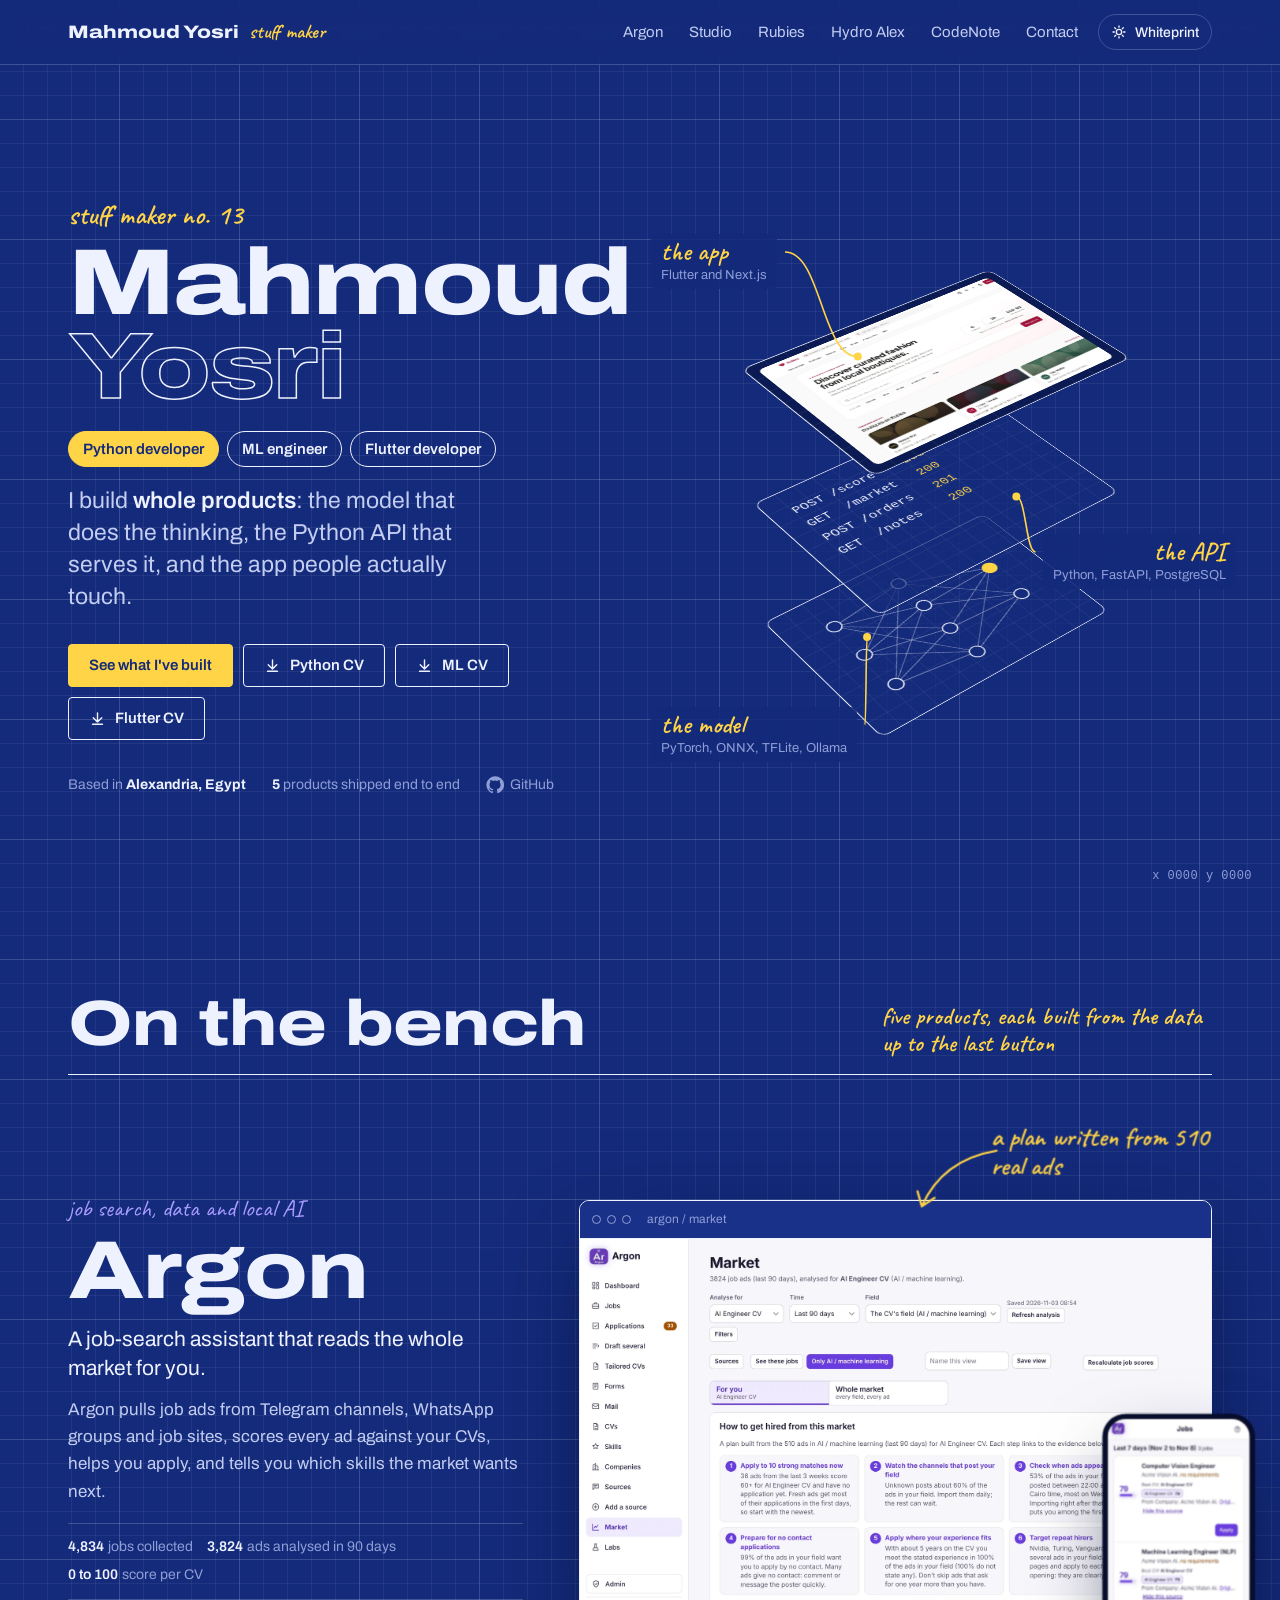
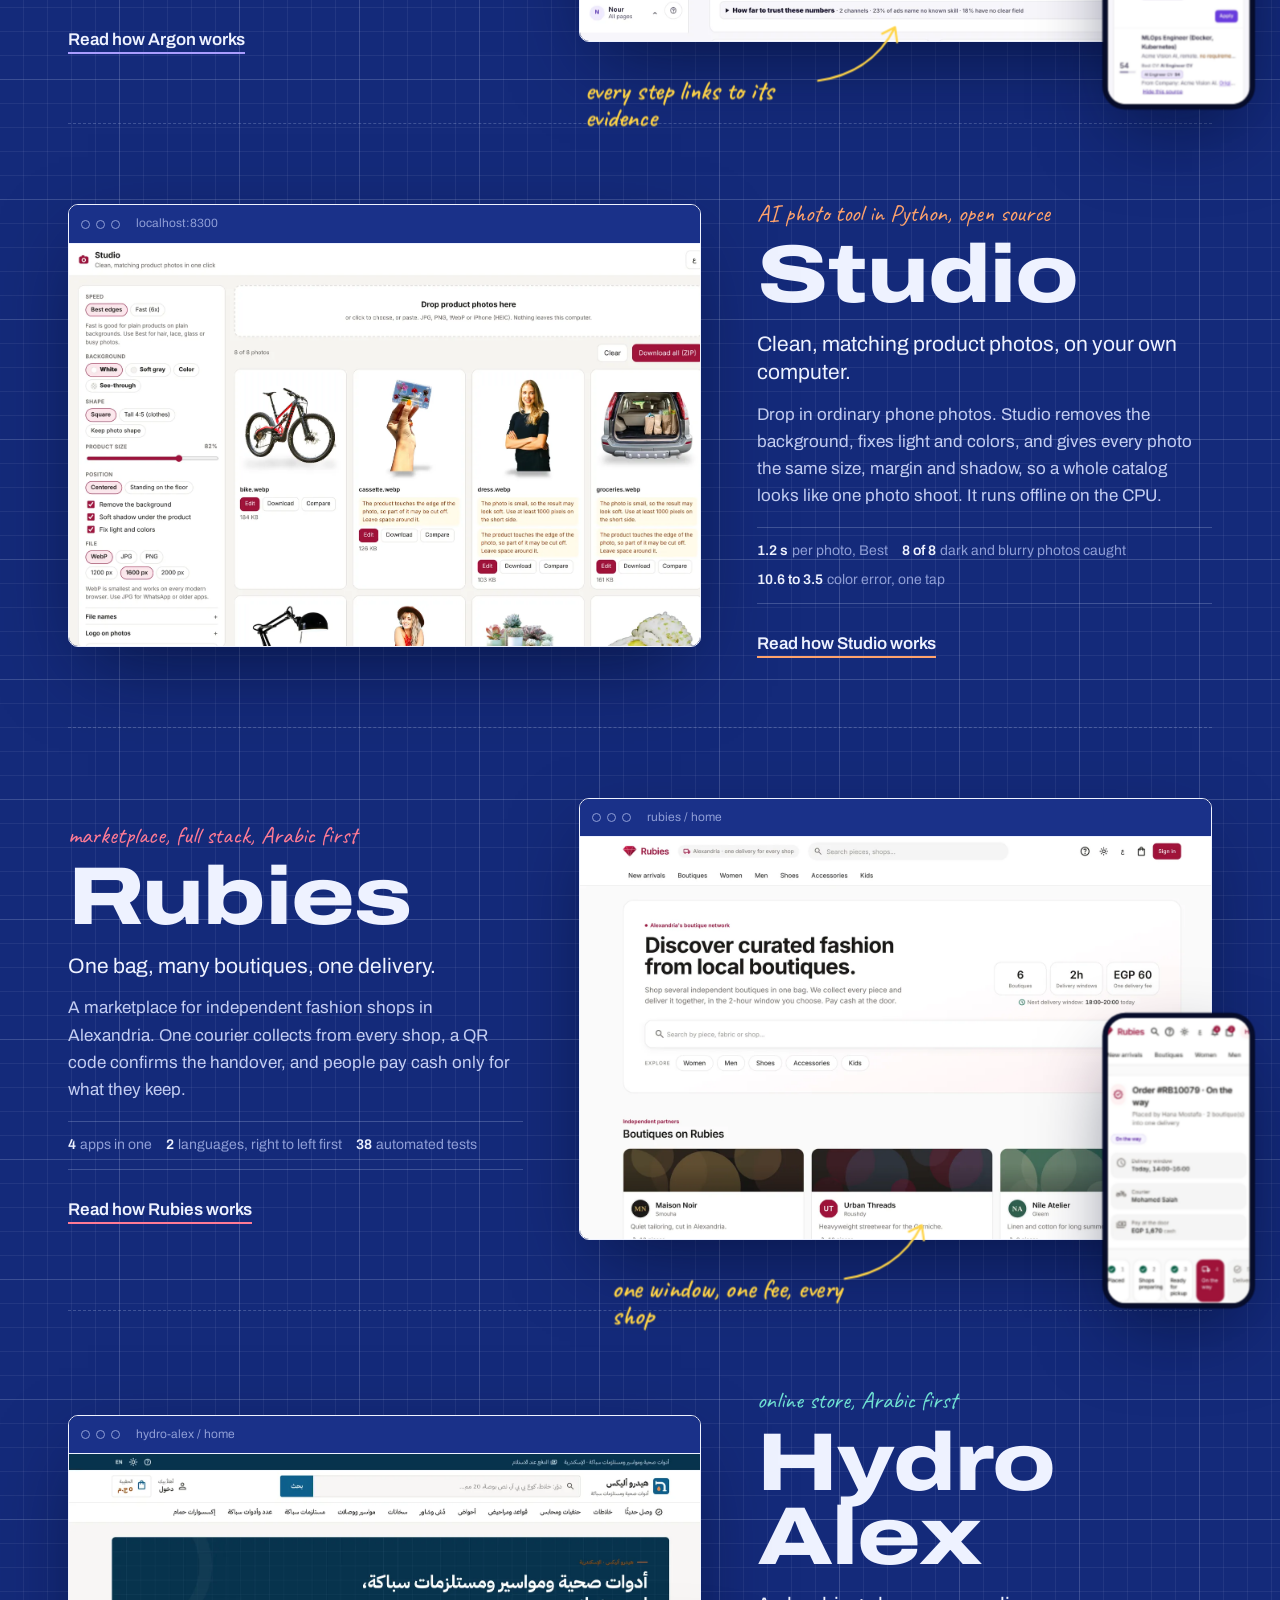
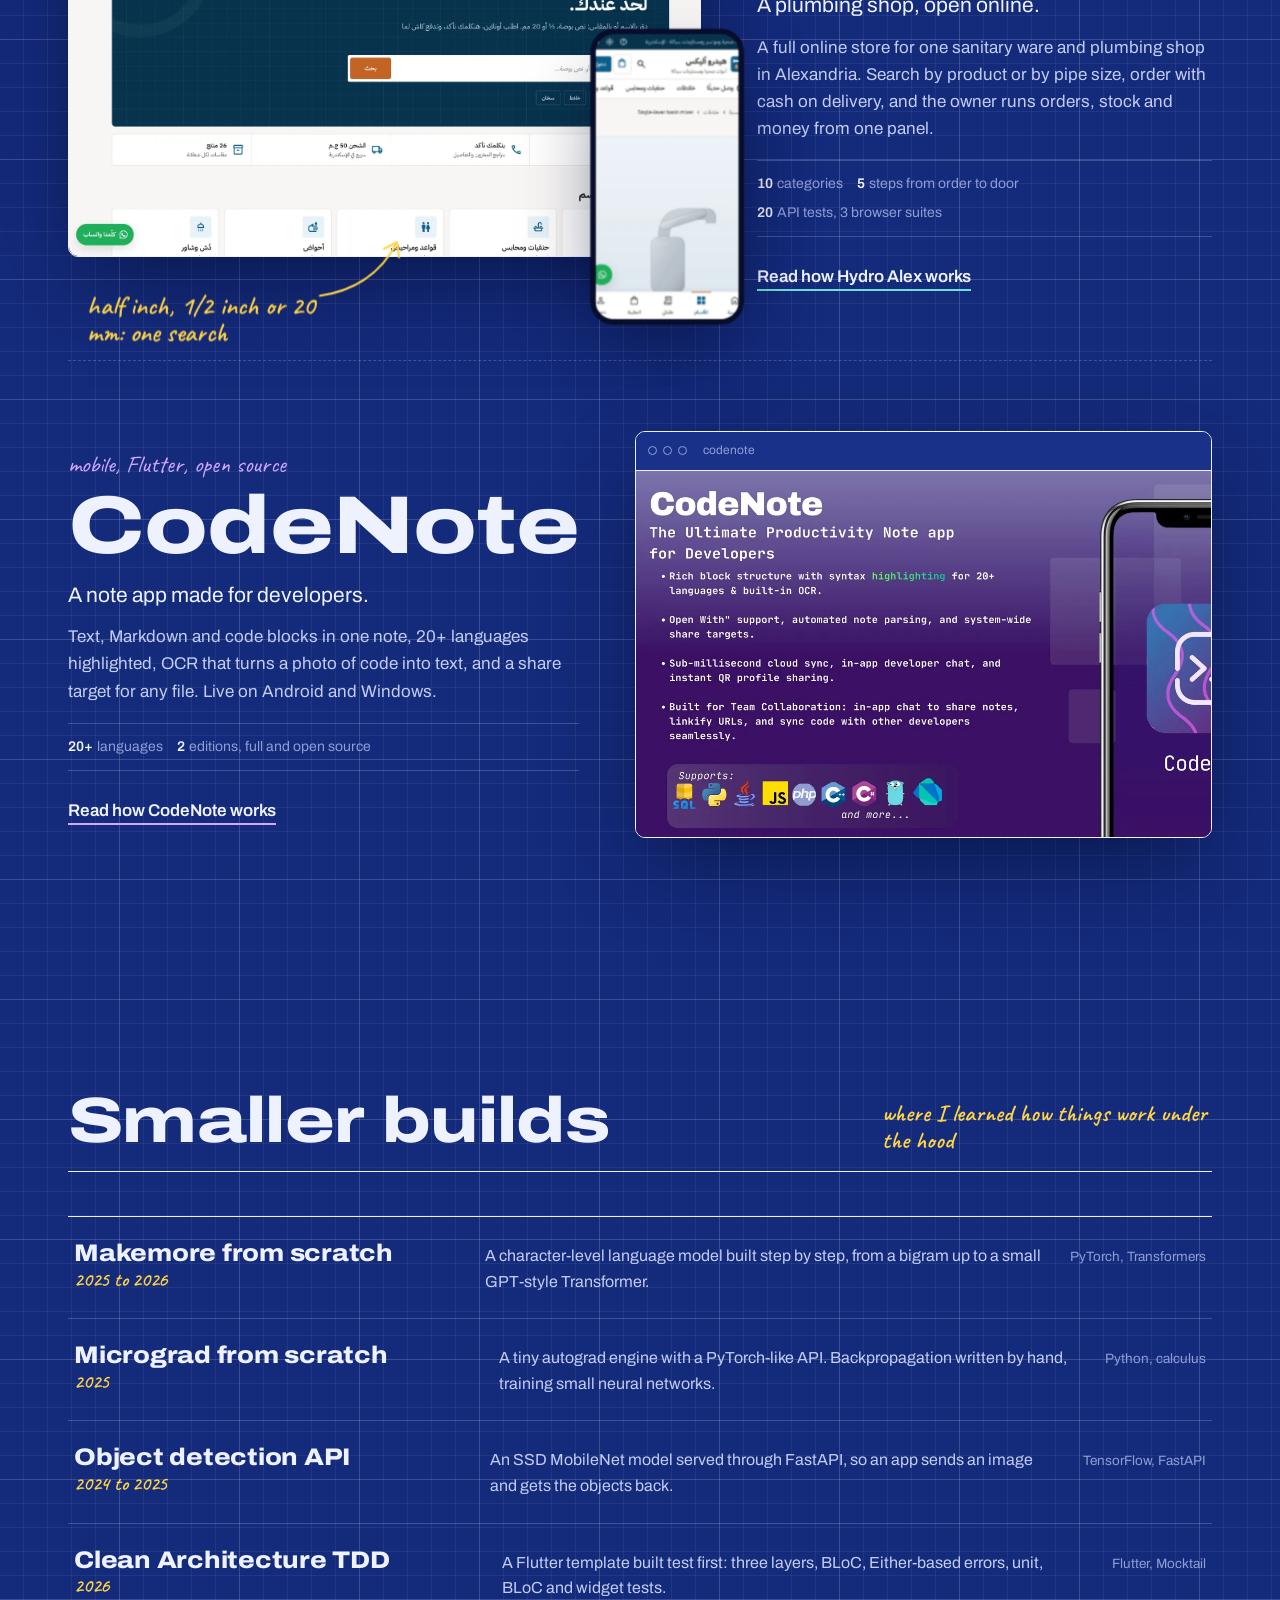
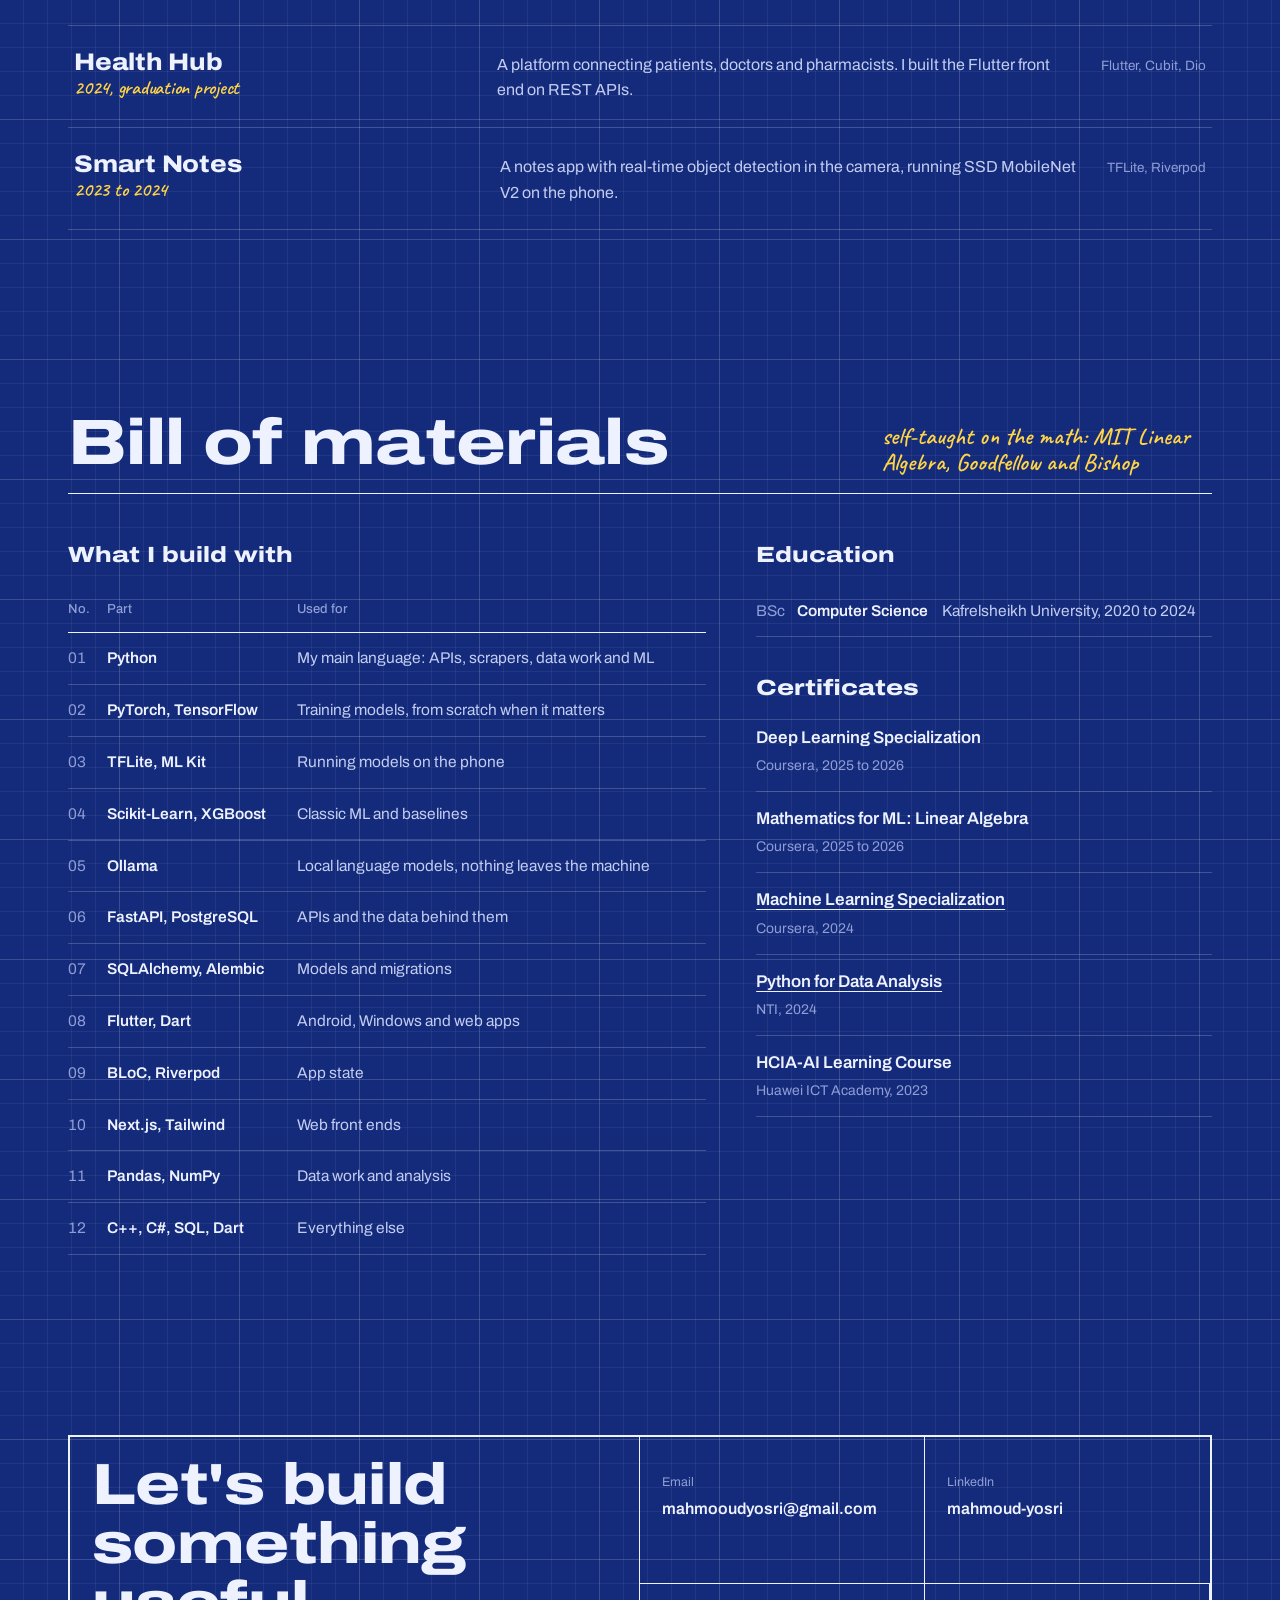
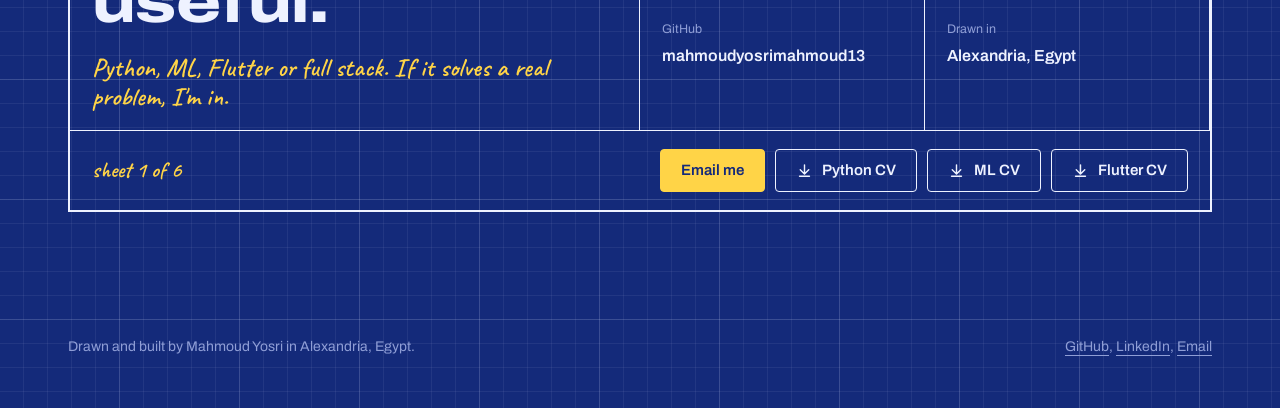
==== commit d39f8698: "Add Python CV, update ML and Flutter CVs" ====
--- a/index.html
+++ b/index.html
@@ -44,6 +44,7 @@
         <p class="hero-sub">I build <b>whole products</b>: the model that does the thinking, the Python API that serves it, and the app people actually touch.</p>
         <div class="actions">
           <a class="btn solid" href="#work">See what I've built</a>
+          <a class="btn" href="cv/Mahmoud_Yosri_Python_CV.pdf"><svg viewBox="0 0 24 24" fill="none" stroke="currentColor" stroke-width="2" stroke-linecap="round" stroke-linejoin="round" aria-hidden="true"><path d="M12 4v12M6 11l6 6 6-6M5 20h14"/></svg>Python CV</a>
           <a class="btn" href="cv/Mahmoud_Yosri_ML_CV.pdf"><svg viewBox="0 0 24 24" fill="none" stroke="currentColor" stroke-width="2" stroke-linecap="round" stroke-linejoin="round" aria-hidden="true"><path d="M12 4v12M6 11l6 6 6-6M5 20h14"/></svg>ML CV</a>
           <a class="btn" href="cv/Mahmoud_Yosri_Flutter_CV.pdf"><svg viewBox="0 0 24 24" fill="none" stroke="currentColor" stroke-width="2" stroke-linecap="round" stroke-linejoin="round" aria-hidden="true"><path d="M12 4v12M6 11l6 6 6-6M5 20h14"/></svg>Flutter CV</a>
         </div>
@@ -194,7 +195,7 @@
         <div><dl><dt>LinkedIn</dt><dd><a href="https://www.linkedin.com/in/mahmoud-yosri-b30a89212">mahmoud-yosri</a></dd></dl></div>
         <div><dl><dt>GitHub</dt><dd><a href="https://github.com/mahmoudyosrimahmoud13">mahmoudyosrimahmoud13</a></dd></dl></div>
         <div><dl><dt>Drawn in</dt><dd>Alexandria, Egypt</dd></dl></div>
-        <div class="wide"><span class="hand" style="font-size:22px">sheet 1 of 6</span><div class="actions"><a class="btn solid" href="mailto:mahmooudyosri@gmail.com">Email me</a><a class="btn" href="cv/Mahmoud_Yosri_ML_CV.pdf"><svg viewBox="0 0 24 24" fill="none" stroke="currentColor" stroke-width="2" stroke-linecap="round" stroke-linejoin="round" aria-hidden="true"><path d="M12 4v12M6 11l6 6 6-6M5 20h14"/></svg>ML CV</a><a class="btn" href="cv/Mahmoud_Yosri_Flutter_CV.pdf"><svg viewBox="0 0 24 24" fill="none" stroke="currentColor" stroke-width="2" stroke-linecap="round" stroke-linejoin="round" aria-hidden="true"><path d="M12 4v12M6 11l6 6 6-6M5 20h14"/></svg>Flutter CV</a></div></div>
+        <div class="wide"><span class="hand" style="font-size:22px">sheet 1 of 6</span><div class="actions"><a class="btn solid" href="mailto:mahmooudyosri@gmail.com">Email me</a><a class="btn" href="cv/Mahmoud_Yosri_Python_CV.pdf"><svg viewBox="0 0 24 24" fill="none" stroke="currentColor" stroke-width="2" stroke-linecap="round" stroke-linejoin="round" aria-hidden="true"><path d="M12 4v12M6 11l6 6 6-6M5 20h14"/></svg>Python CV</a><a class="btn" href="cv/Mahmoud_Yosri_ML_CV.pdf"><svg viewBox="0 0 24 24" fill="none" stroke="currentColor" stroke-width="2" stroke-linecap="round" stroke-linejoin="round" aria-hidden="true"><path d="M12 4v12M6 11l6 6 6-6M5 20h14"/></svg>ML CV</a><a class="btn" href="cv/Mahmoud_Yosri_Flutter_CV.pdf"><svg viewBox="0 0 24 24" fill="none" stroke="currentColor" stroke-width="2" stroke-linecap="round" stroke-linejoin="round" aria-hidden="true"><path d="M12 4v12M6 11l6 6 6-6M5 20h14"/></svg>Flutter CV</a></div></div>
       </div>
     </div>
   </section>
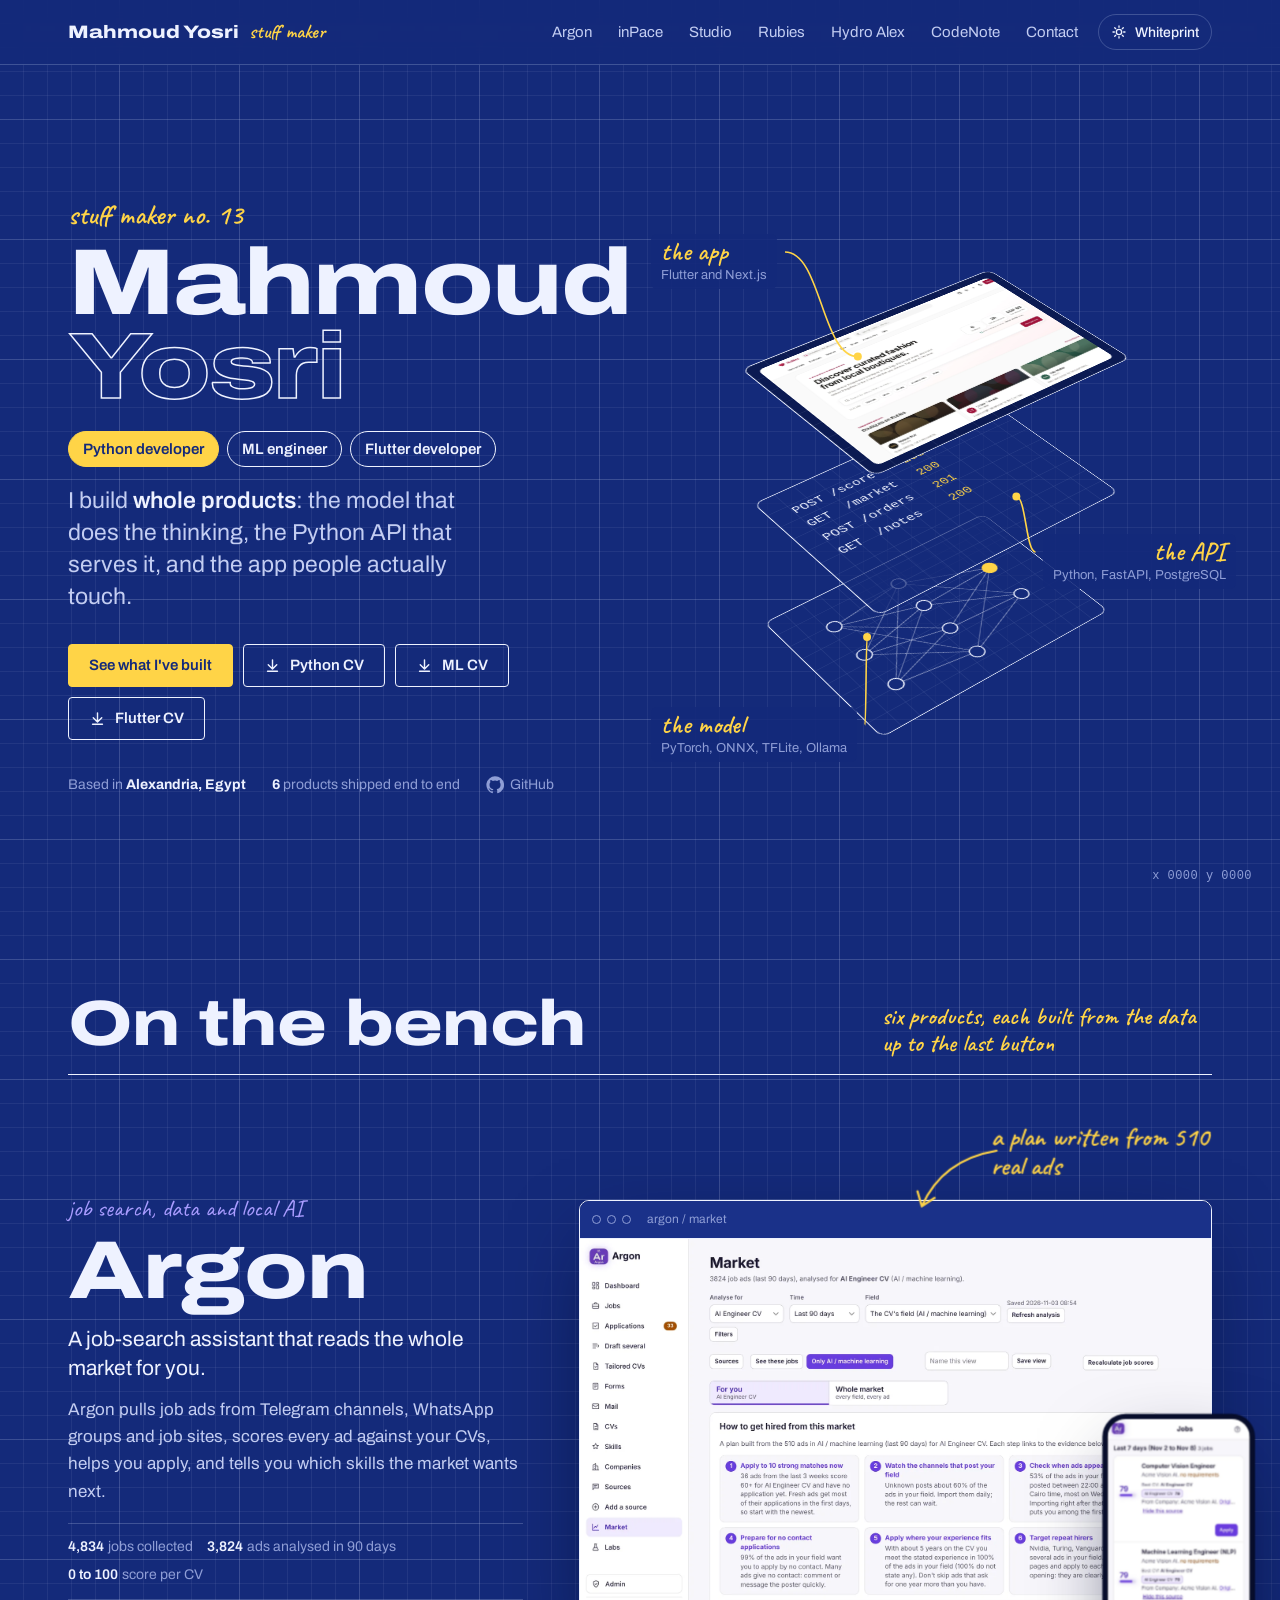
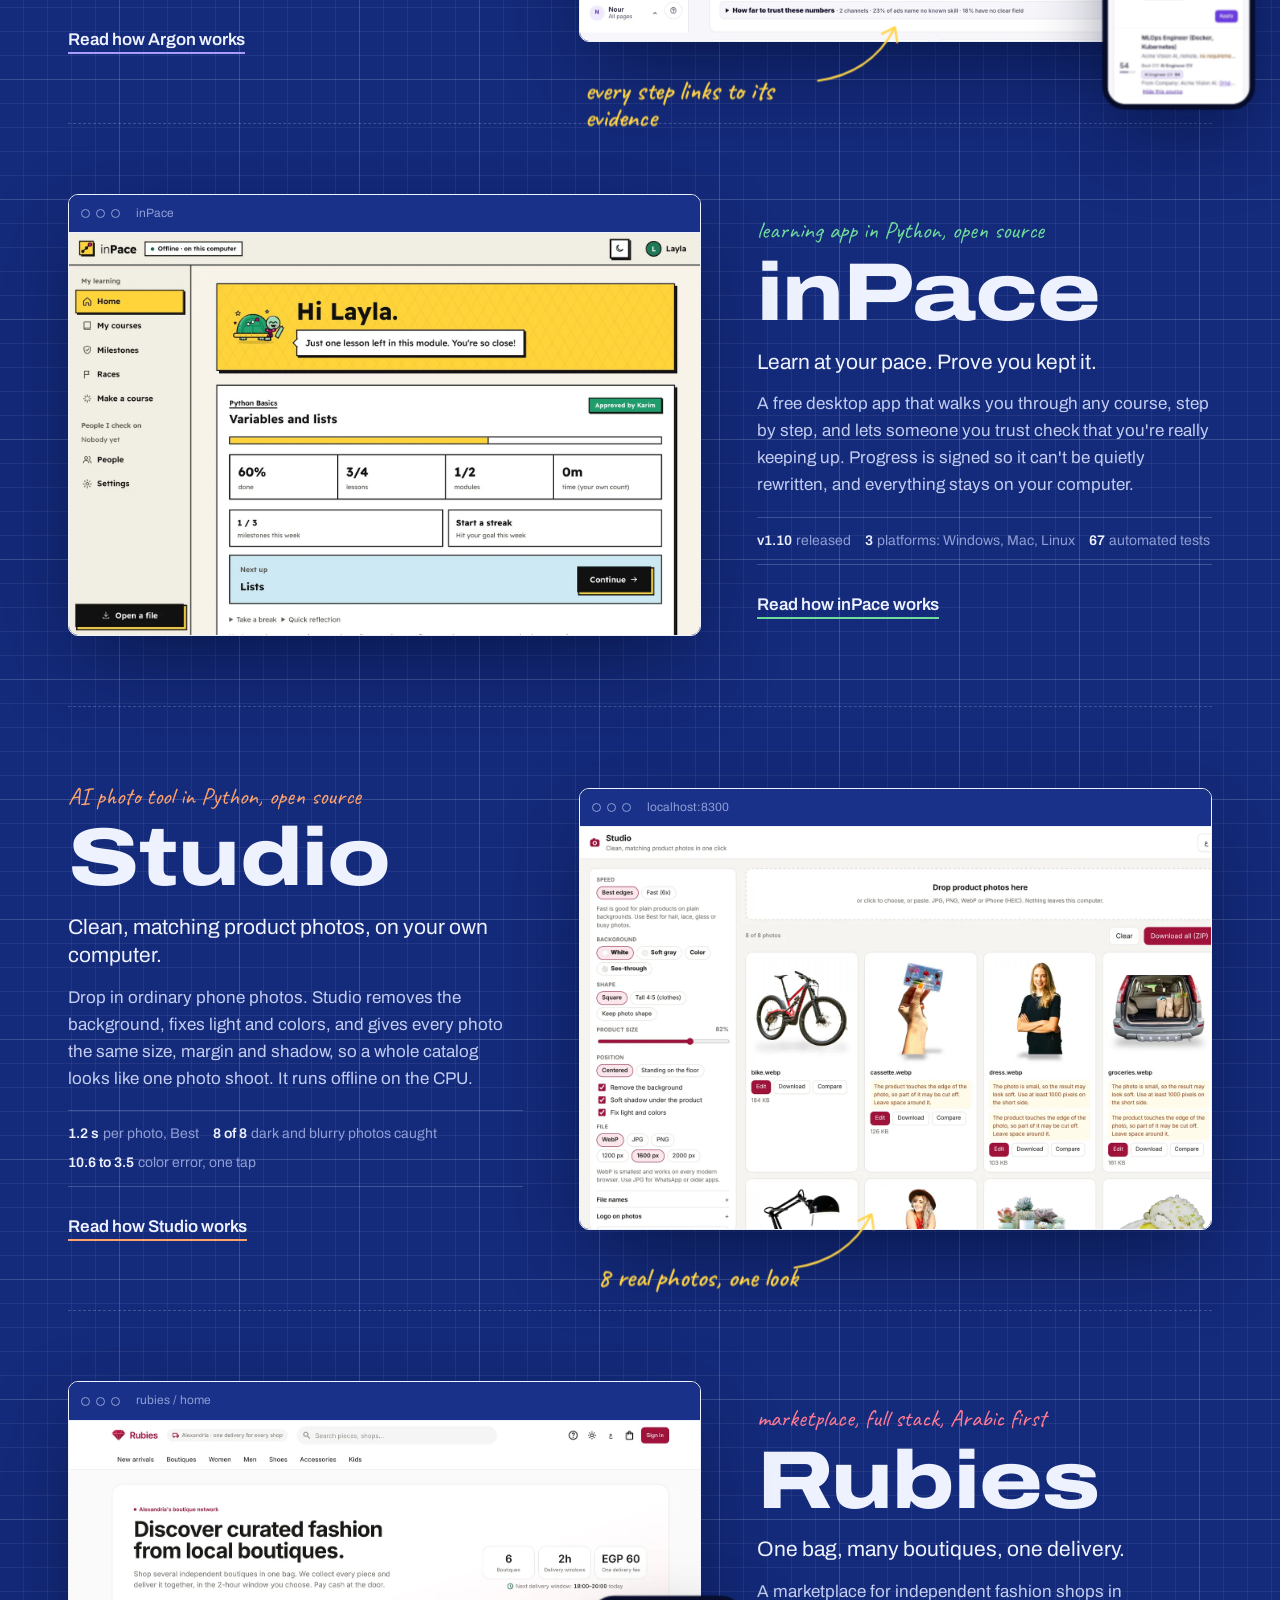
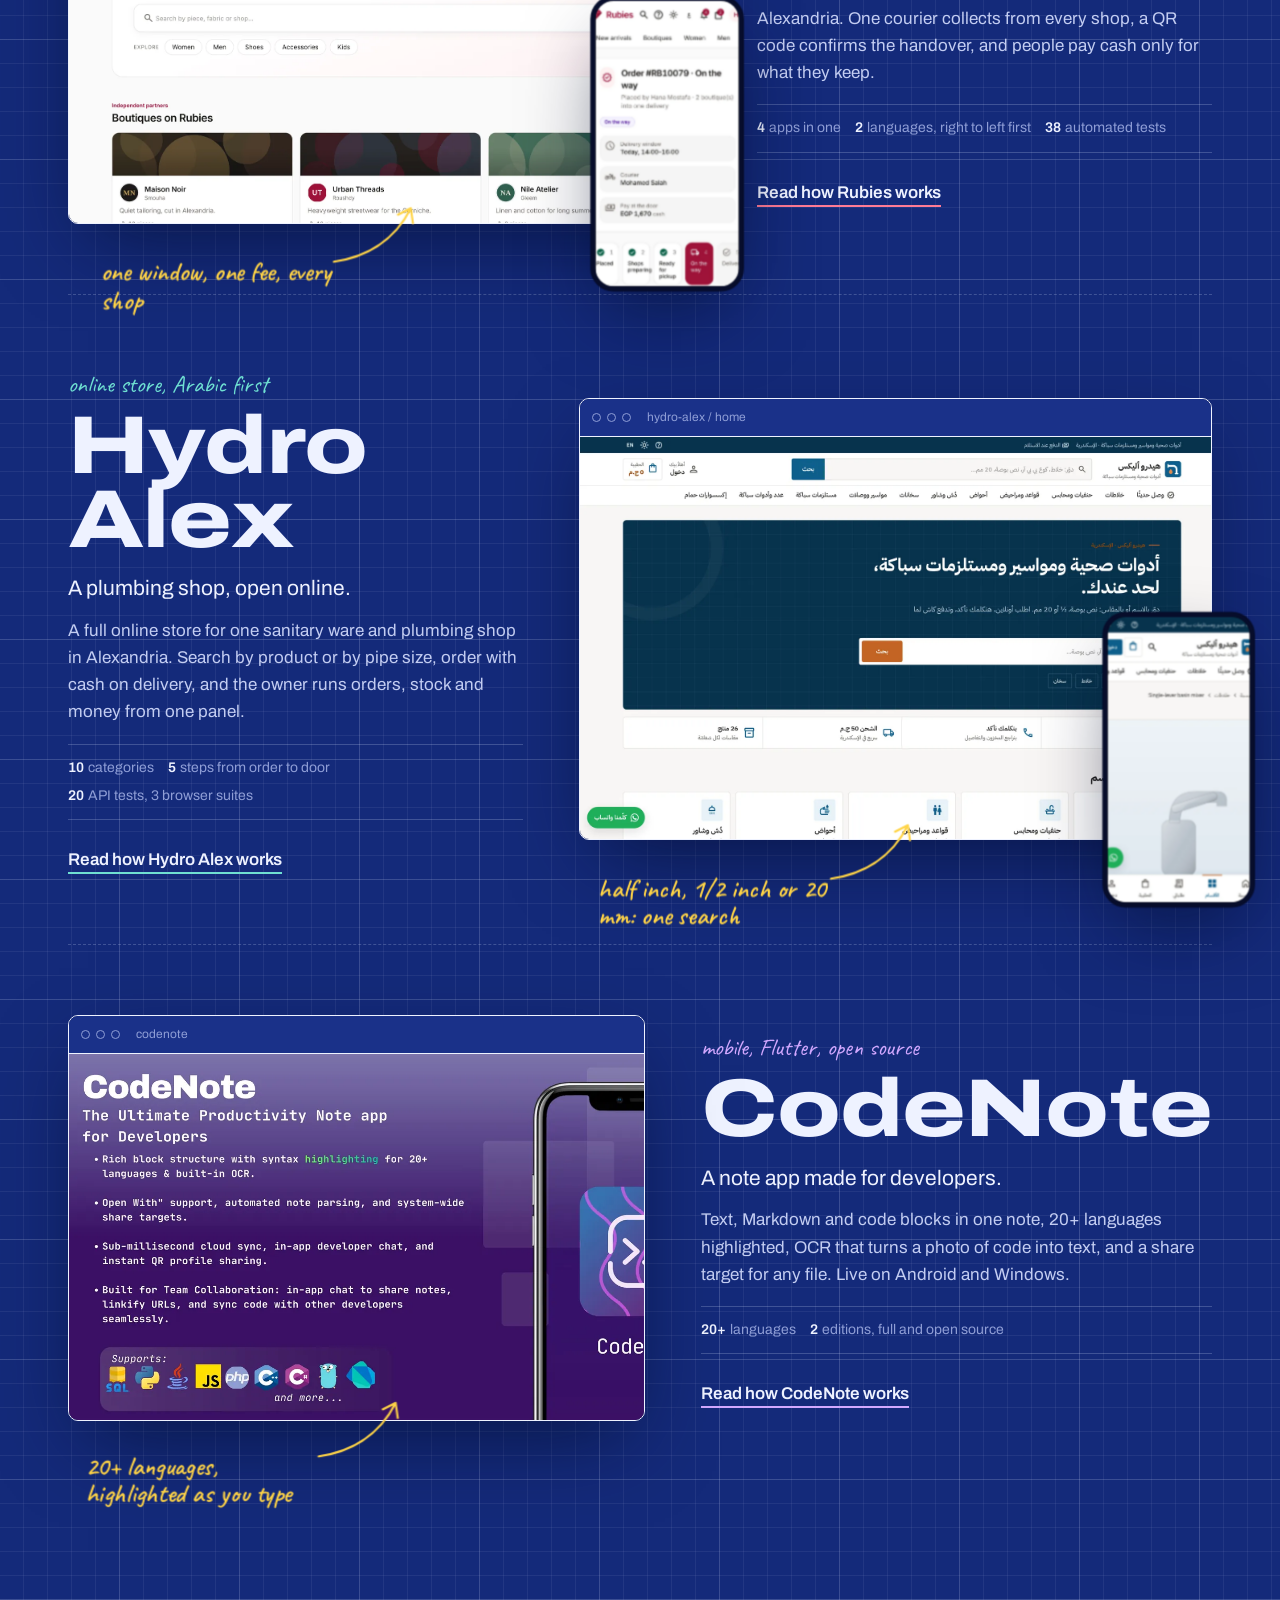
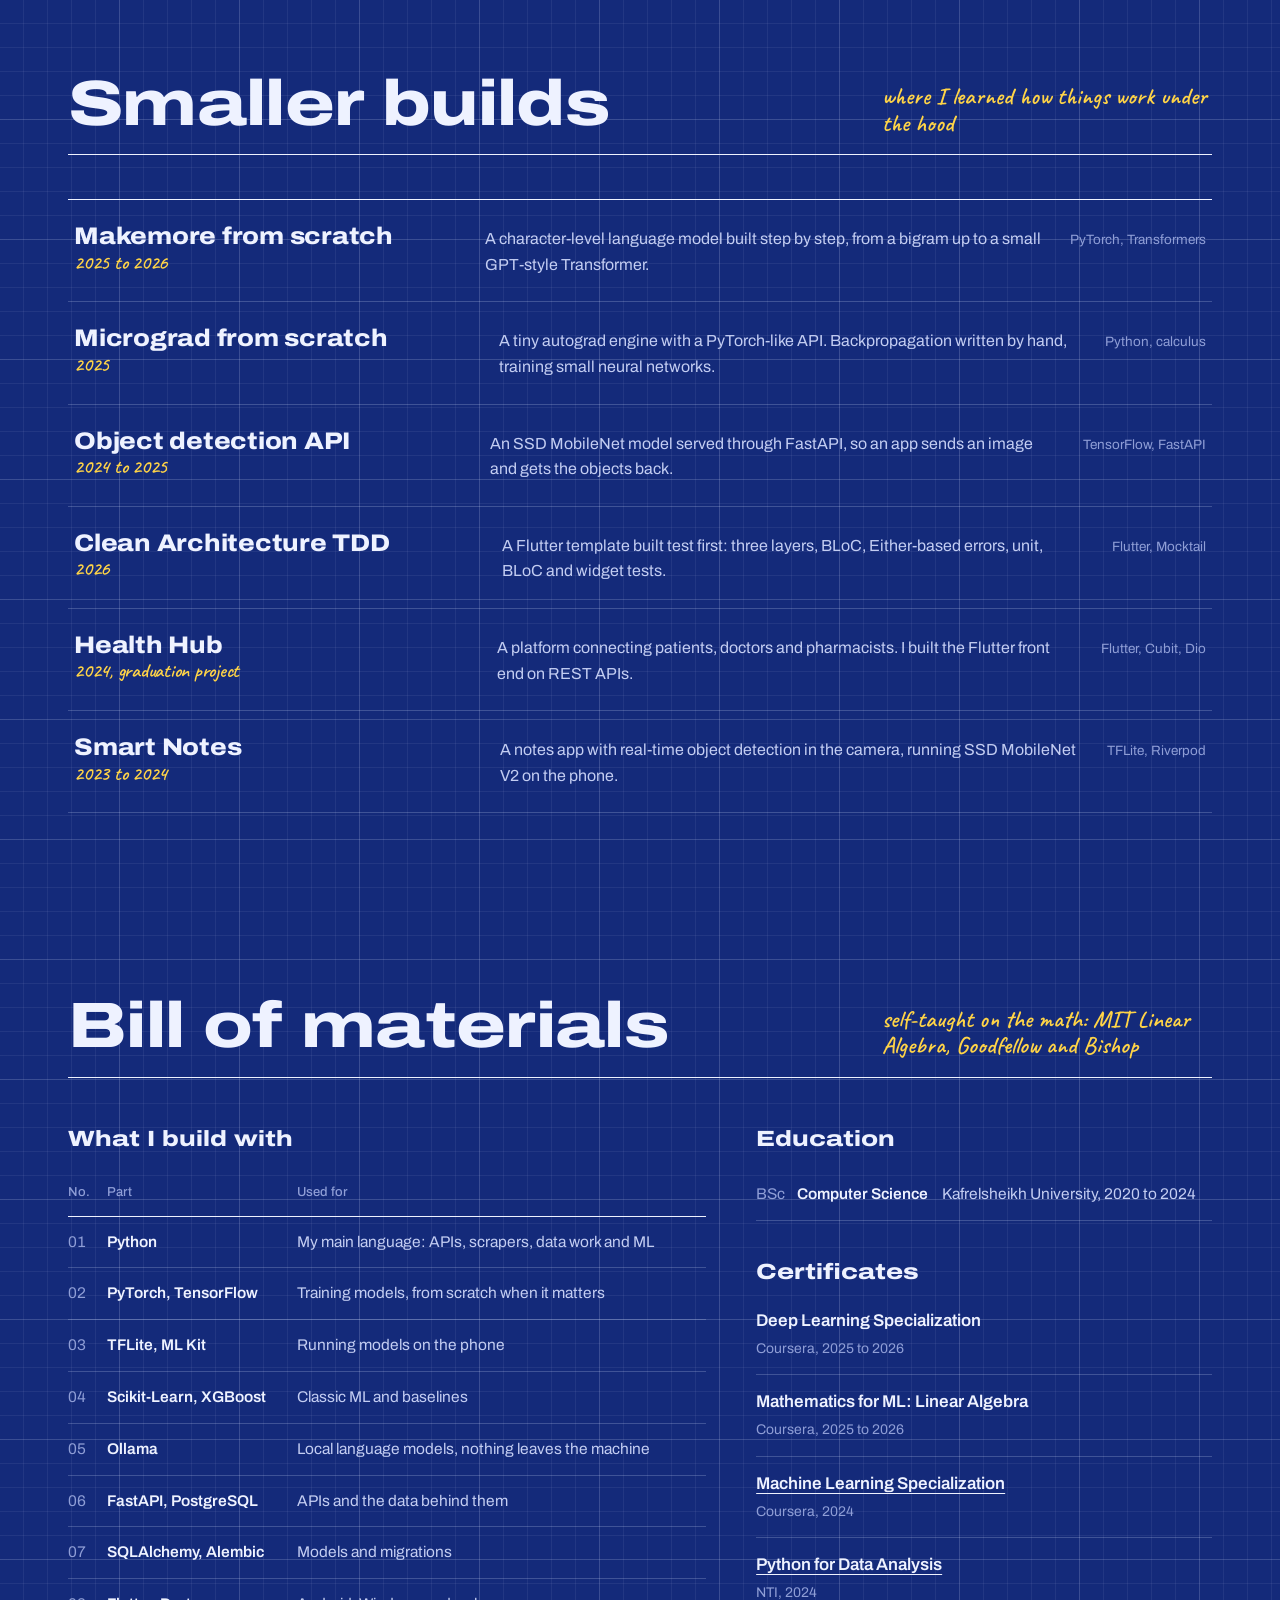
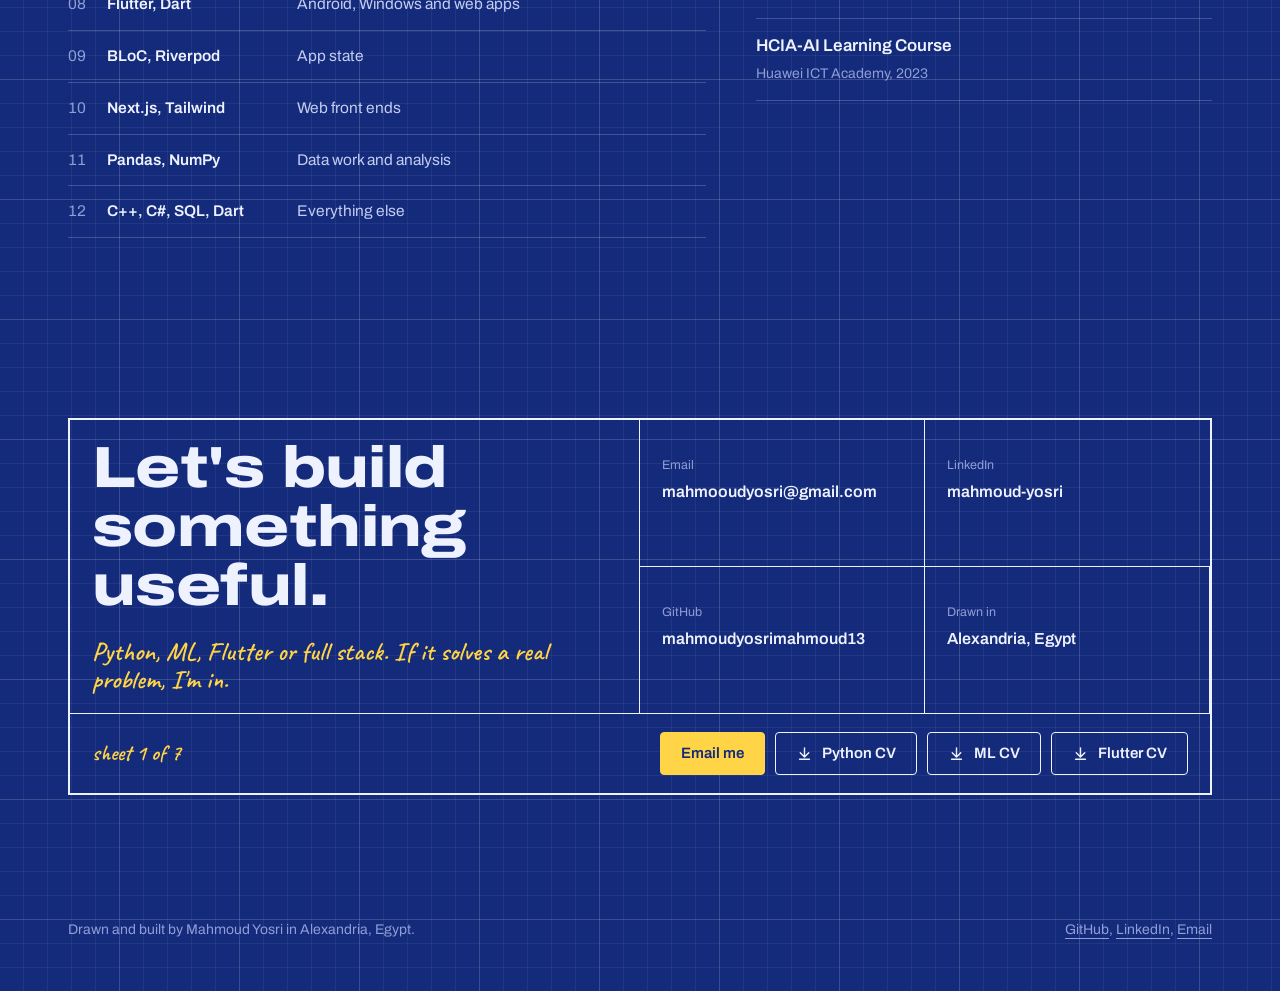
==== commit 4ed80639: "Add inPace" ====
--- a/index.html
+++ b/index.html
@@ -4,9 +4,9 @@
 <meta charset="utf-8">
 <meta name="viewport" content="width=device-width, initial-scale=1">
 <title>Mahmoud Yosri | Python Developer, ML and Flutter Engineer</title>
-<meta name="description" content="Mahmoud Yosri is a Python developer, ML engineer and Flutter developer who builds whole products: the model, the API and the app. Projects: Argon, Studio, Rubies, Hydro Alex and CodeNote.">
+<meta name="description" content="Mahmoud Yosri is a Python developer, ML engineer and Flutter developer who builds whole products: the model, the API and the app. Projects: Argon, inPace, Studio, Rubies, Hydro Alex and CodeNote.">
 <meta property="og:title" content="Mahmoud Yosri | Python Developer, ML and Flutter Engineer">
-<meta property="og:description" content="Mahmoud Yosri is a Python developer, ML engineer and Flutter developer who builds whole products: the model, the API and the app. Projects: Argon, Studio, Rubies, Hydro Alex and CodeNote.">
+<meta property="og:description" content="Mahmoud Yosri is a Python developer, ML engineer and Flutter developer who builds whole products: the model, the API and the app. Projects: Argon, inPace, Studio, Rubies, Hydro Alex and CodeNote.">
 <meta property="og:type" content="website">
 <meta property="og:url" content="https://mahmoudyosrimahmoud13.github.io/">
 <meta property="og:image" content="https://mahmoudyosrimahmoud13.github.io/img/og.webp">
@@ -24,6 +24,7 @@
     <a class="brand" href="index.html"><b>Mahmoud Yosri</b><span class="hand">stuff maker</span></a>
     <nav class="nav" aria-label="Main">
       <a href="argon.html" class="hide-sm">Argon</a>
+      <a href="inpace.html" class="hide-sm">inPace</a>
       <a href="studio.html" class="hide-sm">Studio</a>
       <a href="rubies.html" class="hide-sm">Rubies</a>
       <a href="hydro-alex.html" class="hide-sm">Hydro Alex</a>
@@ -48,7 +49,7 @@
           <a class="btn" href="cv/Mahmoud_Yosri_ML_CV.pdf"><svg viewBox="0 0 24 24" fill="none" stroke="currentColor" stroke-width="2" stroke-linecap="round" stroke-linejoin="round" aria-hidden="true"><path d="M12 4v12M6 11l6 6 6-6M5 20h14"/></svg>ML CV</a>
           <a class="btn" href="cv/Mahmoud_Yosri_Flutter_CV.pdf"><svg viewBox="0 0 24 24" fill="none" stroke="currentColor" stroke-width="2" stroke-linecap="round" stroke-linejoin="round" aria-hidden="true"><path d="M12 4v12M6 11l6 6 6-6M5 20h14"/></svg>Flutter CV</a>
         </div>
-        <div class="hero-meta"><span>Based in <b style="color:var(--ink)">Alexandria, Egypt</b></span><span><b style="color:var(--ink)">5</b> products shipped end to end</span><a href="https://github.com/mahmoudyosrimahmoud13" style="display:inline-flex;gap:6px;align-items:center;text-decoration:none"><span style="width:18px;height:18px;display:inline-block"><svg viewBox="0 0 24 24" fill="currentColor" aria-hidden="true"><path d="M12 .5a11.5 11.5 0 0 0-3.64 22.41c.58.1.79-.25.79-.56v-2c-3.2.7-3.88-1.37-3.88-1.37-.53-1.33-1.28-1.69-1.28-1.69-1.05-.71.08-.7.08-.7 1.16.08 1.77 1.19 1.77 1.19 1.03 1.77 2.7 1.26 3.36.96.1-.75.4-1.26.73-1.55-2.55-.29-5.24-1.28-5.24-5.68 0-1.26.45-2.28 1.19-3.09-.12-.29-.52-1.46.11-3.05 0 0 .97-.31 3.17 1.18a11 11 0 0 1 5.77 0c2.2-1.49 3.17-1.18 3.17-1.18.63 1.59.23 2.76.11 3.05.74.81 1.19 1.83 1.19 3.09 0 4.41-2.69 5.38-5.26 5.67.41.36.78 1.06.78 2.14v3.17c0 .31.21.67.8.56A11.5 11.5 0 0 0 12 .5z"/></svg></span>GitHub</a></div>
+        <div class="hero-meta"><span>Based in <b style="color:var(--ink)">Alexandria, Egypt</b></span><span><b style="color:var(--ink)">6</b> products shipped end to end</span><a href="https://github.com/mahmoudyosrimahmoud13" style="display:inline-flex;gap:6px;align-items:center;text-decoration:none"><span style="width:18px;height:18px;display:inline-block"><svg viewBox="0 0 24 24" fill="currentColor" aria-hidden="true"><path d="M12 .5a11.5 11.5 0 0 0-3.64 22.41c.58.1.79-.25.79-.56v-2c-3.2.7-3.88-1.37-3.88-1.37-.53-1.33-1.28-1.69-1.28-1.69-1.05-.71.08-.7.08-.7 1.16.08 1.77 1.19 1.77 1.19 1.03 1.77 2.7 1.26 3.36.96.1-.75.4-1.26.73-1.55-2.55-.29-5.24-1.28-5.24-5.68 0-1.26.45-2.28 1.19-3.09-.12-.29-.52-1.46.11-3.05 0 0 .97-.31 3.17 1.18a11 11 0 0 1 5.77 0c2.2-1.49 3.17-1.18 3.17-1.18.63 1.59.23 2.76.11 3.05.74.81 1.19 1.83 1.19 3.09 0 4.41-2.69 5.38-5.26 5.67.41.36.78 1.06.78 2.14v3.17c0 .31.21.67.8.56A11.5 11.5 0 0 0 12 .5z"/></svg></span>GitHub</a></div>
       </div>
       <div class="exploded loading" aria-label="Exploded view of how I build: the model, the API and the app stacked as three layers">
         <div class="stack">
@@ -74,7 +75,7 @@
 
   <section id="work">
     <div class="wrap">
-      <div class="sheet-head"><h2>On the bench</h2><span class="hand">five products, each built from the data up to the last button</span></div>
+      <div class="sheet-head"><h2>On the bench</h2><span class="hand">six products, each built from the data up to the last button</span></div>
 
       <article class="spec argon">
         <div class="spec-text">
@@ -91,7 +92,22 @@
 </div></div>
       </article>
 
-      <article class="spec studio flip">
+      <article class="spec inpace flip">
+        <div class="spec-text">
+          <div class="kind">learning app in Python, open source</div>
+          <h3><a href="inpace.html">inPace</a></h3>
+          <p class="one">Learn at your pace. Prove you kept it.</p>
+          <p>A free desktop app that walks you through any course, step by step, and lets someone you trust check that you're really keeping up. Progress is signed so it can't be quietly rewritten, and everything stays on your computer.</p>
+          <div class="parts"><span><b>v1.10</b>released</span><span><b>3</b>platforms: Windows, Mac, Linux</span><span><b>67</b>automated tests</span></div>
+          <a class="readmore" href="inpace.html">Read how inPace works</a>
+        </div>
+        <div class="rig"><div class="tilt">
+  <div class="browser"><div class="bar"><i></i><i></i><i></i><span>inPace</span></div><img src="img/inpace/home.webp" alt="inPace home with Tempo the turtle and weekly progress" loading="lazy"></div>
+  <div class="note" style="left:6%;top:104%"><svg style="right:-84px;top:-58px" viewBox="0 0 90 70" aria-hidden="true"><path d="M4,62 C32,58 60,44 76,12 M76,12 L64,18 M76,12 L78,26"/></svg><span class="t">Tempo the turtle keeps you on pace</span></div>
+</div></div>
+      </article>
+
+      <article class="spec studio">
         <div class="spec-text">
           <div class="kind">AI photo tool in Python, open source</div>
           <h3><a href="studio.html">Studio</a></h3>
@@ -106,7 +122,7 @@
 </div></div>
       </article>
 
-      <article class="spec rubies">
+      <article class="spec rubies flip">
         <div class="spec-text">
           <div class="kind">marketplace, full stack, Arabic first</div>
           <h3><a href="rubies.html">Rubies</a></h3>
@@ -121,7 +137,7 @@
 </div></div>
       </article>
 
-      <article class="spec hydro flip">
+      <article class="spec hydro">
         <div class="spec-text">
           <div class="kind">online store, Arabic first</div>
           <h3><a href="hydro-alex.html">Hydro Alex</a></h3>
@@ -136,7 +152,7 @@
 </div></div>
       </article>
 
-      <article class="spec codenote">
+      <article class="spec codenote flip">
         <div class="spec-text">
           <div class="kind">mobile, Flutter, open source</div>
           <h3><a href="codenote.html">CodeNote</a></h3>
@@ -195,7 +211,7 @@
         <div><dl><dt>LinkedIn</dt><dd><a href="https://www.linkedin.com/in/mahmoud-yosri-b30a89212">mahmoud-yosri</a></dd></dl></div>
         <div><dl><dt>GitHub</dt><dd><a href="https://github.com/mahmoudyosrimahmoud13">mahmoudyosrimahmoud13</a></dd></dl></div>
         <div><dl><dt>Drawn in</dt><dd>Alexandria, Egypt</dd></dl></div>
-        <div class="wide"><span class="hand" style="font-size:22px">sheet 1 of 6</span><div class="actions"><a class="btn solid" href="mailto:mahmooudyosri@gmail.com">Email me</a><a class="btn" href="cv/Mahmoud_Yosri_Python_CV.pdf"><svg viewBox="0 0 24 24" fill="none" stroke="currentColor" stroke-width="2" stroke-linecap="round" stroke-linejoin="round" aria-hidden="true"><path d="M12 4v12M6 11l6 6 6-6M5 20h14"/></svg>Python CV</a><a class="btn" href="cv/Mahmoud_Yosri_ML_CV.pdf"><svg viewBox="0 0 24 24" fill="none" stroke="currentColor" stroke-width="2" stroke-linecap="round" stroke-linejoin="round" aria-hidden="true"><path d="M12 4v12M6 11l6 6 6-6M5 20h14"/></svg>ML CV</a><a class="btn" href="cv/Mahmoud_Yosri_Flutter_CV.pdf"><svg viewBox="0 0 24 24" fill="none" stroke="currentColor" stroke-width="2" stroke-linecap="round" stroke-linejoin="round" aria-hidden="true"><path d="M12 4v12M6 11l6 6 6-6M5 20h14"/></svg>Flutter CV</a></div></div>
+        <div class="wide"><span class="hand" style="font-size:22px">sheet 1 of 7</span><div class="actions"><a class="btn solid" href="mailto:mahmooudyosri@gmail.com">Email me</a><a class="btn" href="cv/Mahmoud_Yosri_Python_CV.pdf"><svg viewBox="0 0 24 24" fill="none" stroke="currentColor" stroke-width="2" stroke-linecap="round" stroke-linejoin="round" aria-hidden="true"><path d="M12 4v12M6 11l6 6 6-6M5 20h14"/></svg>Python CV</a><a class="btn" href="cv/Mahmoud_Yosri_ML_CV.pdf"><svg viewBox="0 0 24 24" fill="none" stroke="currentColor" stroke-width="2" stroke-linecap="round" stroke-linejoin="round" aria-hidden="true"><path d="M12 4v12M6 11l6 6 6-6M5 20h14"/></svg>ML CV</a><a class="btn" href="cv/Mahmoud_Yosri_Flutter_CV.pdf"><svg viewBox="0 0 24 24" fill="none" stroke="currentColor" stroke-width="2" stroke-linecap="round" stroke-linejoin="round" aria-hidden="true"><path d="M12 4v12M6 11l6 6 6-6M5 20h14"/></svg>Flutter CV</a></div></div>
       </div>
     </div>
   </section>
--- a/assets/style.css
+++ b/assets/style.css
@@ -358,3 +358,15 @@
 .code pre { margin: 0; padding: 18px 20px; overflow-x: auto; font: 14px/1.65 ui-monospace, "SF Mono", Menlo, monospace; color: #e8edff; }
 :root[data-theme="light"] .code pre { color: #eef2ff; }
 @media (max-width: 760px) { .flow.three { grid-template-columns: 1fr; } .flow.three li { border-right: 0; border-bottom: 1px solid var(--rule); } .flow.three li:last-child { border-bottom: 0; } }
+/* inPace */
+:root { --inpace: #6fdc9b; }
+:root[data-theme="light"] { --inpace: #1b7f4b; }
+.spec.inpace, .case.inpace { --c: var(--inpace); }
+.tempo-row { display: flex; align-items: flex-end; gap: 18px; flex-wrap: wrap; margin: 40px 0 10px; padding: 24px; border: 1.5px dashed var(--rule); border-radius: 10px; }
+.tempo-row img { height: 110px; width: auto; }
+.tempo-row .hand { font-size: 28px; margin-left: auto; }
+@media (max-width: 640px) { .tempo-row img { height: 72px; } .tempo-row .hand { margin-left: 0; } }
+/* menu: keep items on one line, tuck project links away on medium screens */
+.nav a { white-space: nowrap; }
+@media (max-width: 1100px) { .nav .hide-sm { display: none; } }
+@media (max-width: 1180px) { .brand .hand { display: none; } }
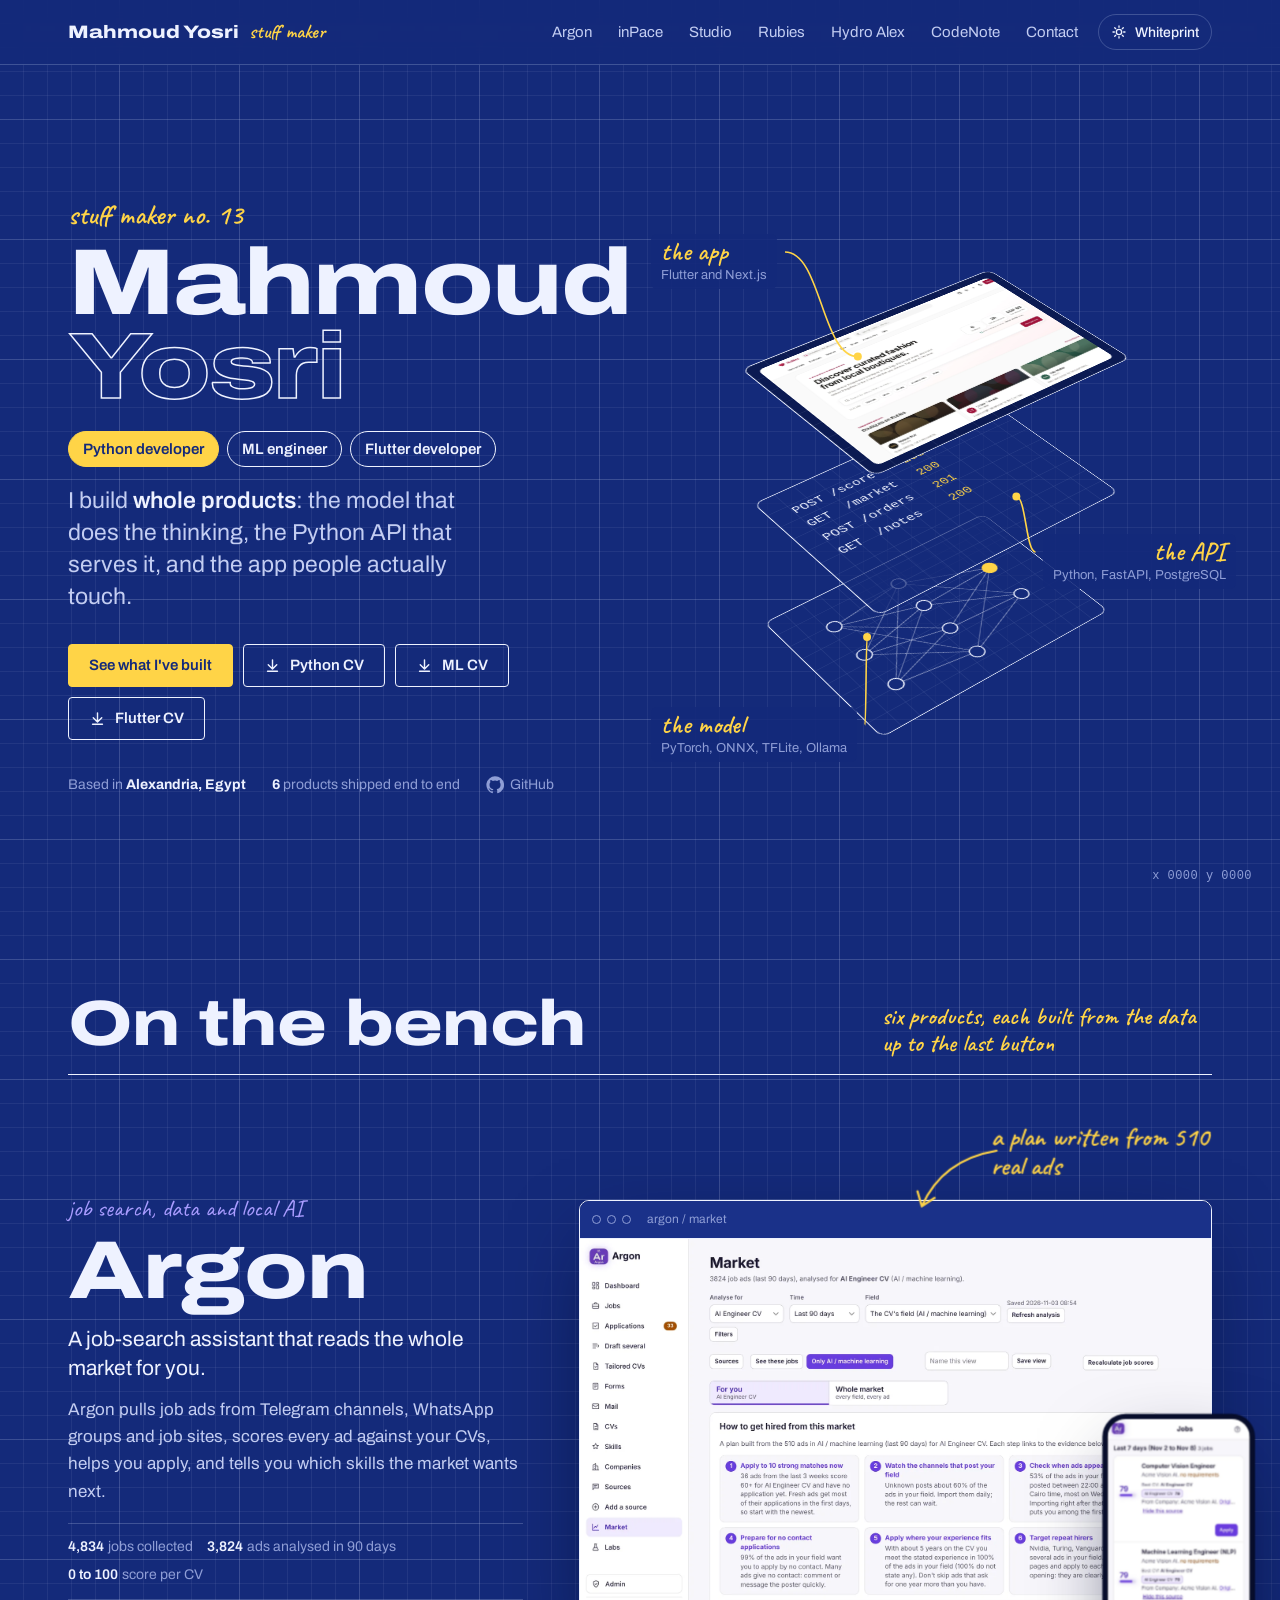
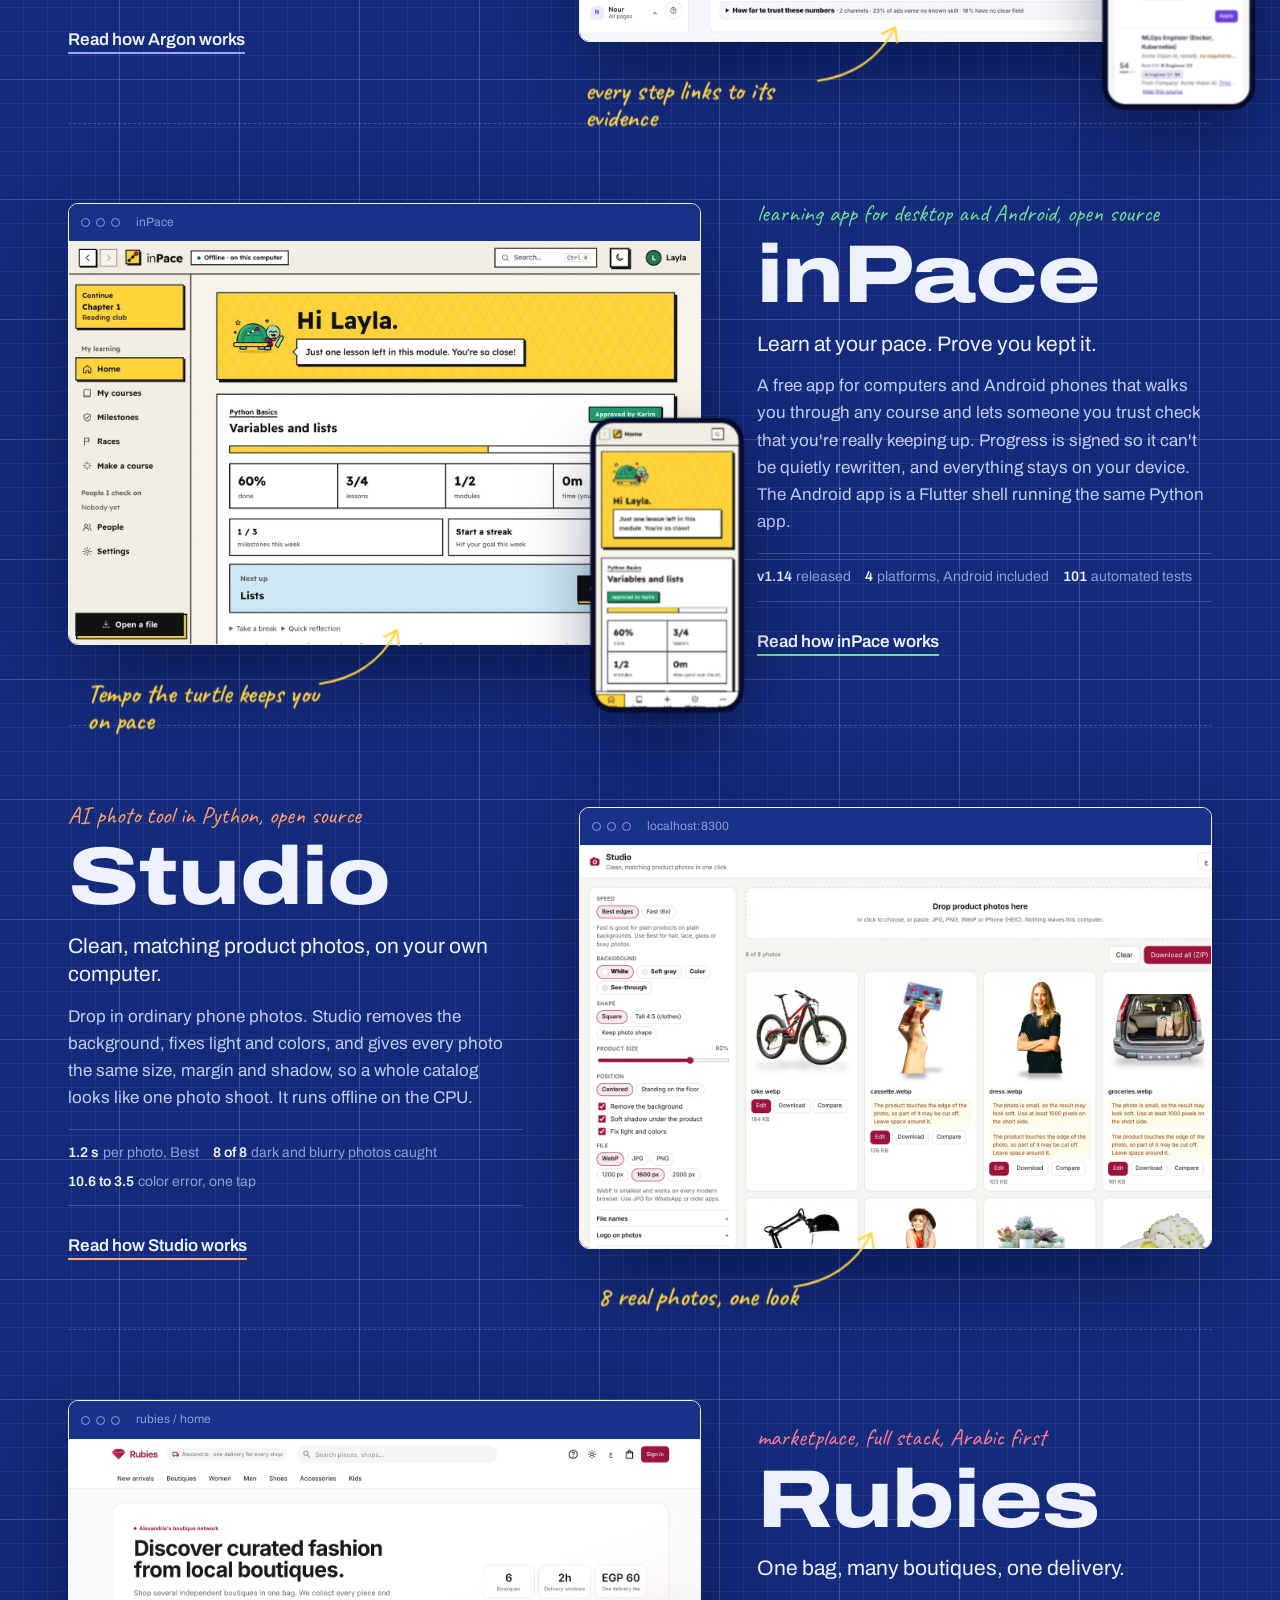
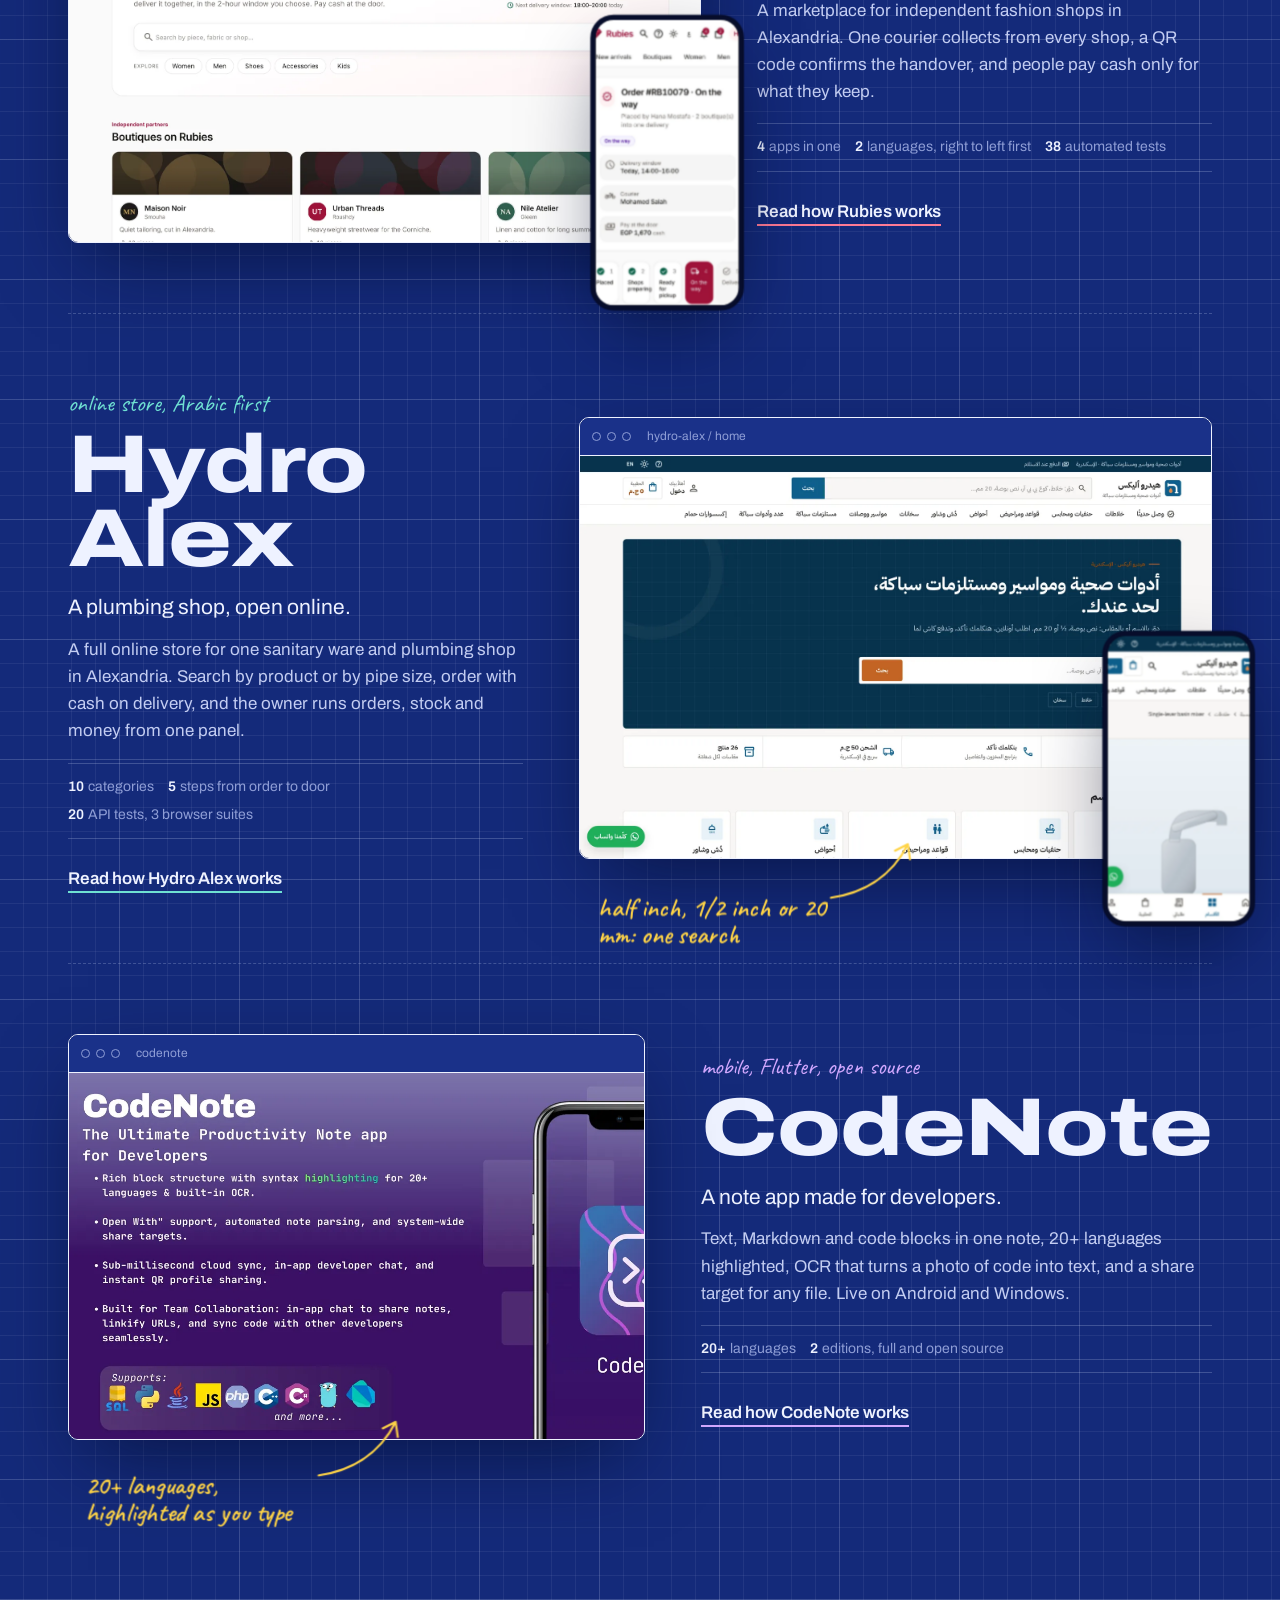
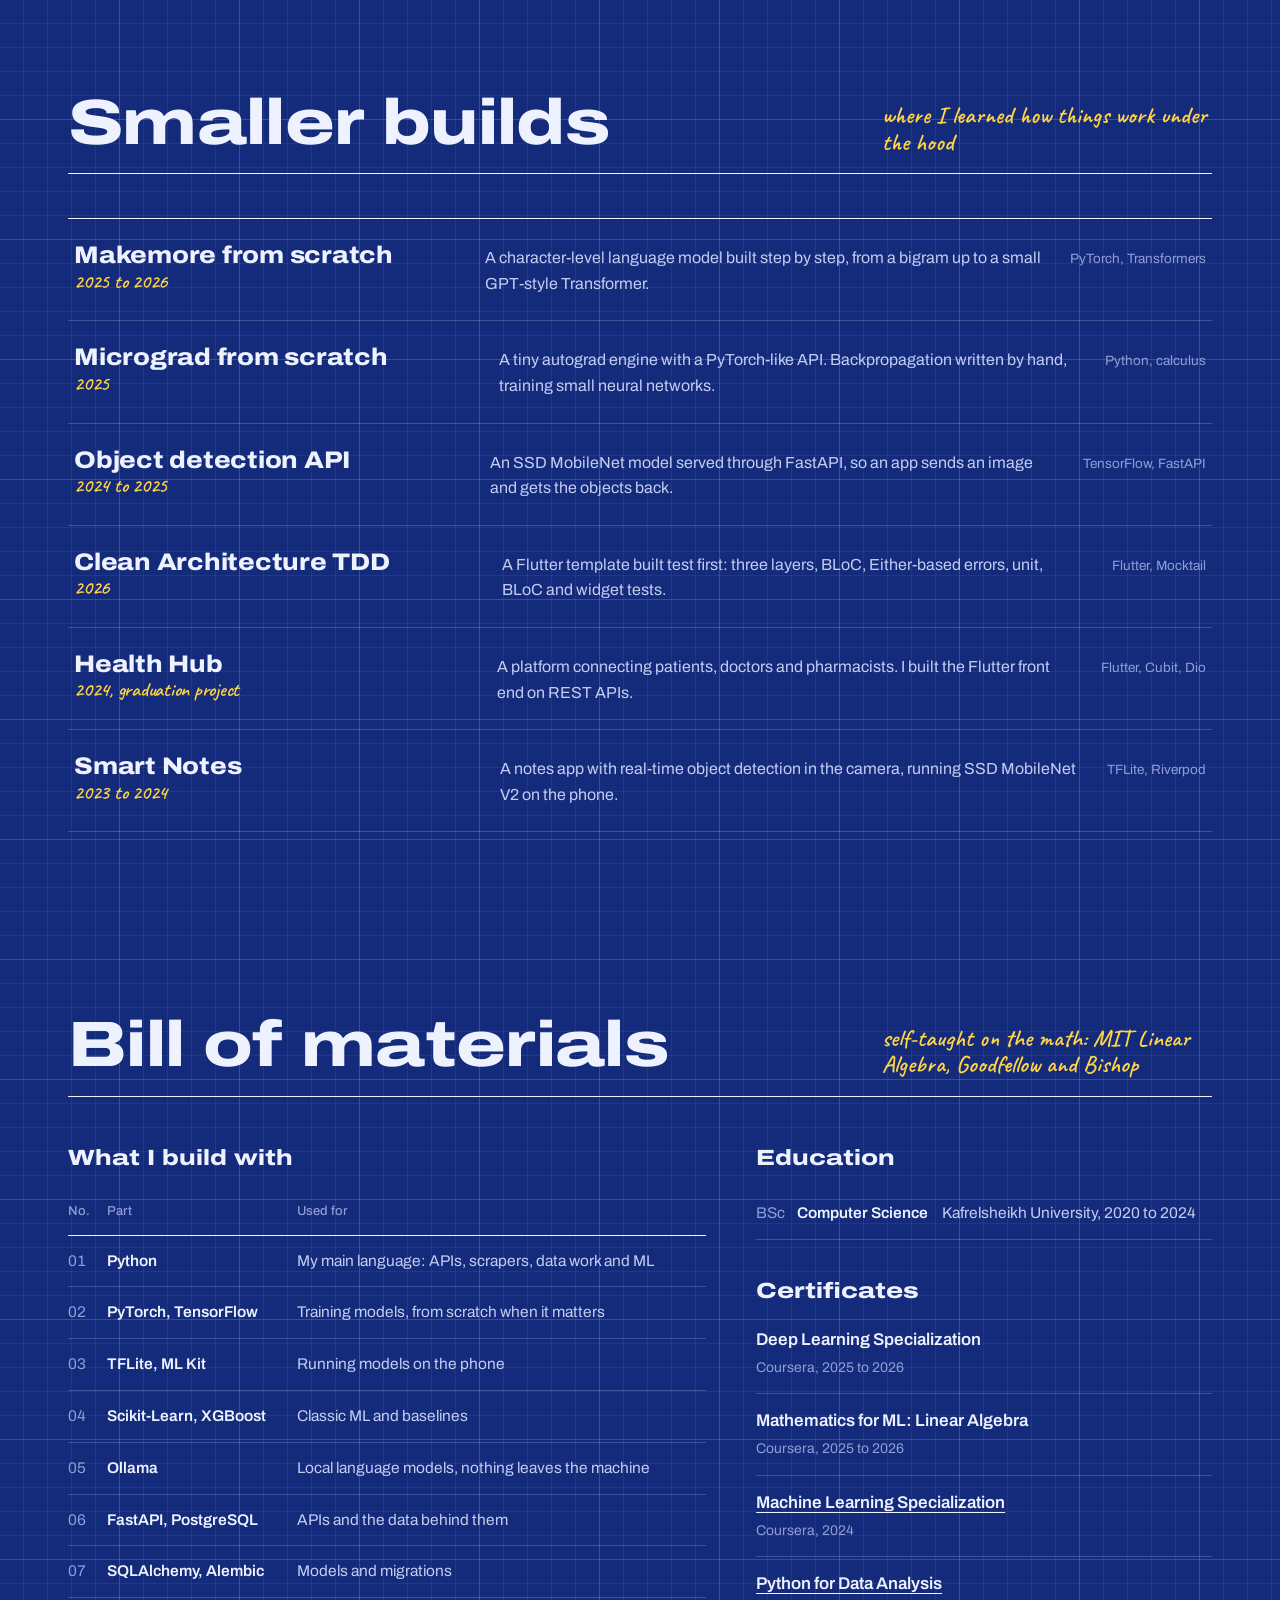
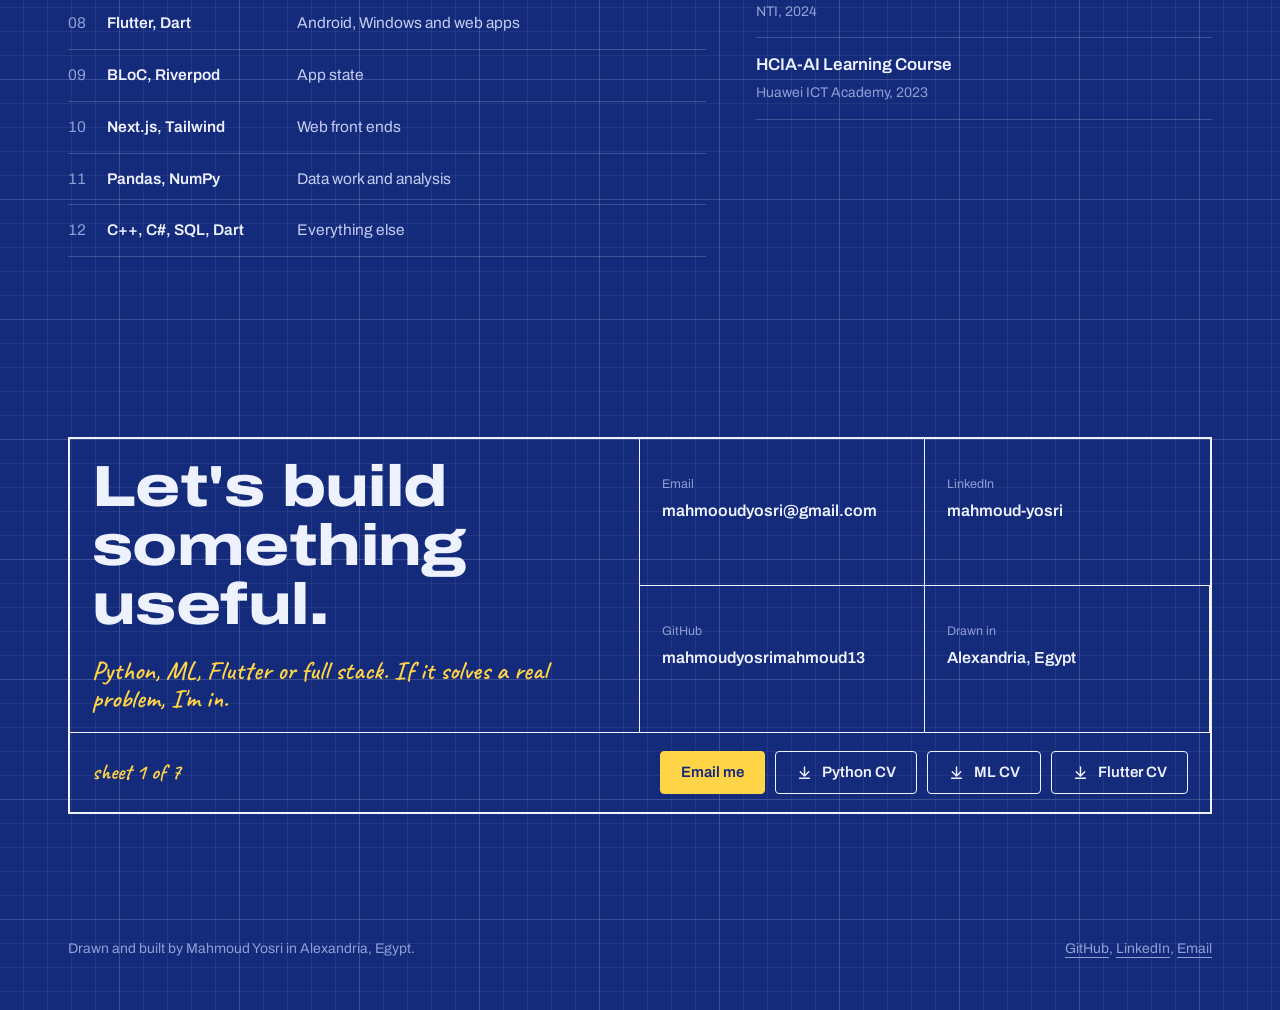
==== commit da357085: "inPace v1.14 and the Android app" ====
--- a/index.html
+++ b/index.html
@@ -94,16 +94,16 @@
 
       <article class="spec inpace flip">
         <div class="spec-text">
-          <div class="kind">learning app in Python, open source</div>
+          <div class="kind">learning app for desktop and Android, open source</div>
           <h3><a href="inpace.html">inPace</a></h3>
           <p class="one">Learn at your pace. Prove you kept it.</p>
-          <p>A free desktop app that walks you through any course, step by step, and lets someone you trust check that you're really keeping up. Progress is signed so it can't be quietly rewritten, and everything stays on your computer.</p>
-          <div class="parts"><span><b>v1.10</b>released</span><span><b>3</b>platforms: Windows, Mac, Linux</span><span><b>67</b>automated tests</span></div>
+          <p>A free app for computers and Android phones that walks you through any course and lets someone you trust check that you're really keeping up. Progress is signed so it can't be quietly rewritten, and everything stays on your device. The Android app is a Flutter shell running the same Python app.</p>
+          <div class="parts"><span><b>v1.14</b>released</span><span><b>4</b>platforms, Android included</span><span><b>101</b>automated tests</span></div>
           <a class="readmore" href="inpace.html">Read how inPace works</a>
         </div>
         <div class="rig"><div class="tilt">
   <div class="browser"><div class="bar"><i></i><i></i><i></i><span>inPace</span></div><img src="img/inpace/home.webp" alt="inPace home with Tempo the turtle and weekly progress" loading="lazy"></div>
-  <div class="note" style="left:6%;top:104%"><svg style="right:-84px;top:-58px" viewBox="0 0 90 70" aria-hidden="true"><path d="M4,62 C32,58 60,44 76,12 M76,12 L64,18 M76,12 L78,26"/></svg><span class="t">Tempo the turtle keeps you on pace</span></div>
+  <div class="phone-float"><img src="img/inpace/phone-home.webp" alt="inPace on an Android phone" loading="lazy"></div><div class="note" style="left:6%;top:104%"><svg style="right:-84px;top:-58px" viewBox="0 0 90 70" aria-hidden="true"><path d="M4,62 C32,58 60,44 76,12 M76,12 L64,18 M76,12 L78,26"/></svg><span class="t">Tempo the turtle keeps you on pace</span></div>
 </div></div>
       </article>
 
--- a/assets/style.css
+++ b/assets/style.css
@@ -370,3 +370,5 @@
 .nav a { white-space: nowrap; }
 @media (max-width: 1100px) { .nav .hide-sm { display: none; } }
 @media (max-width: 1180px) { .brand .hand { display: none; } }
+.flow.four { grid-template-columns: repeat(4, 1fr); }
+@media (max-width: 760px) { .flow.four { grid-template-columns: 1fr 1fr; } }
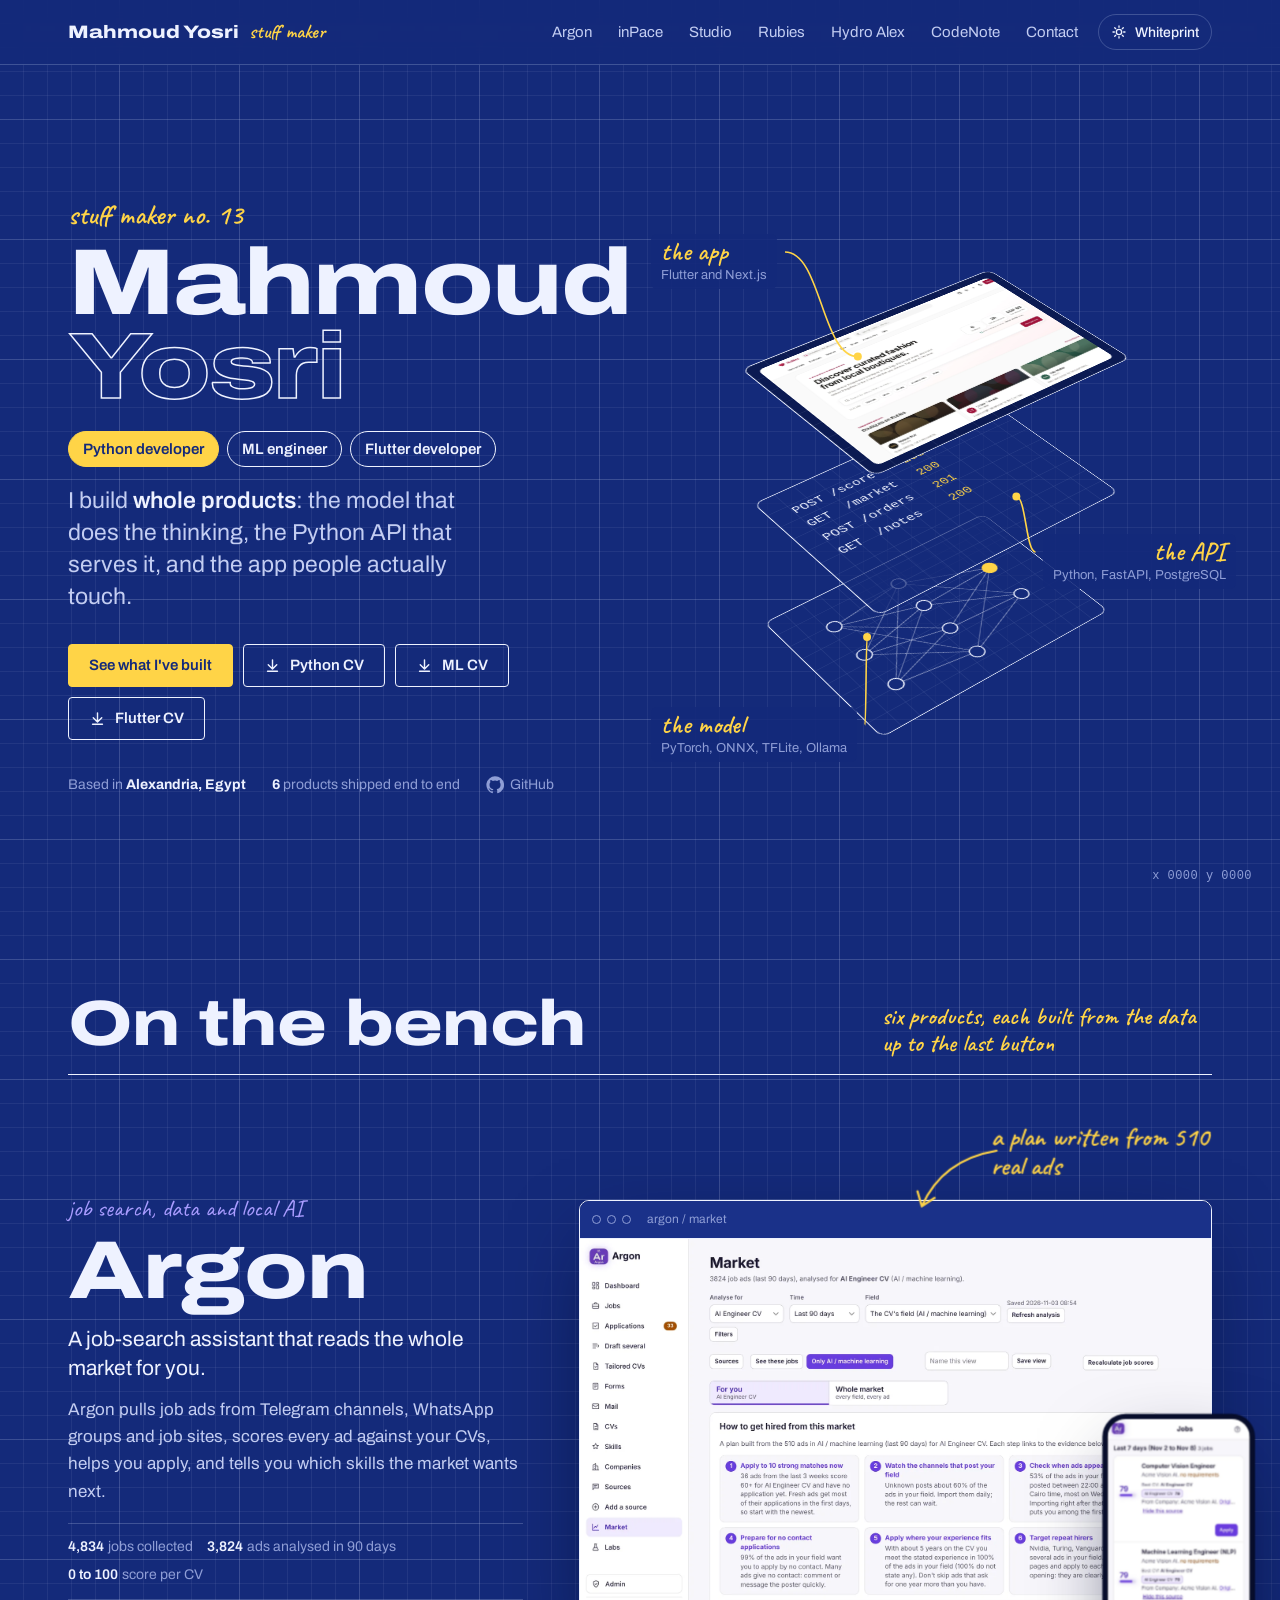
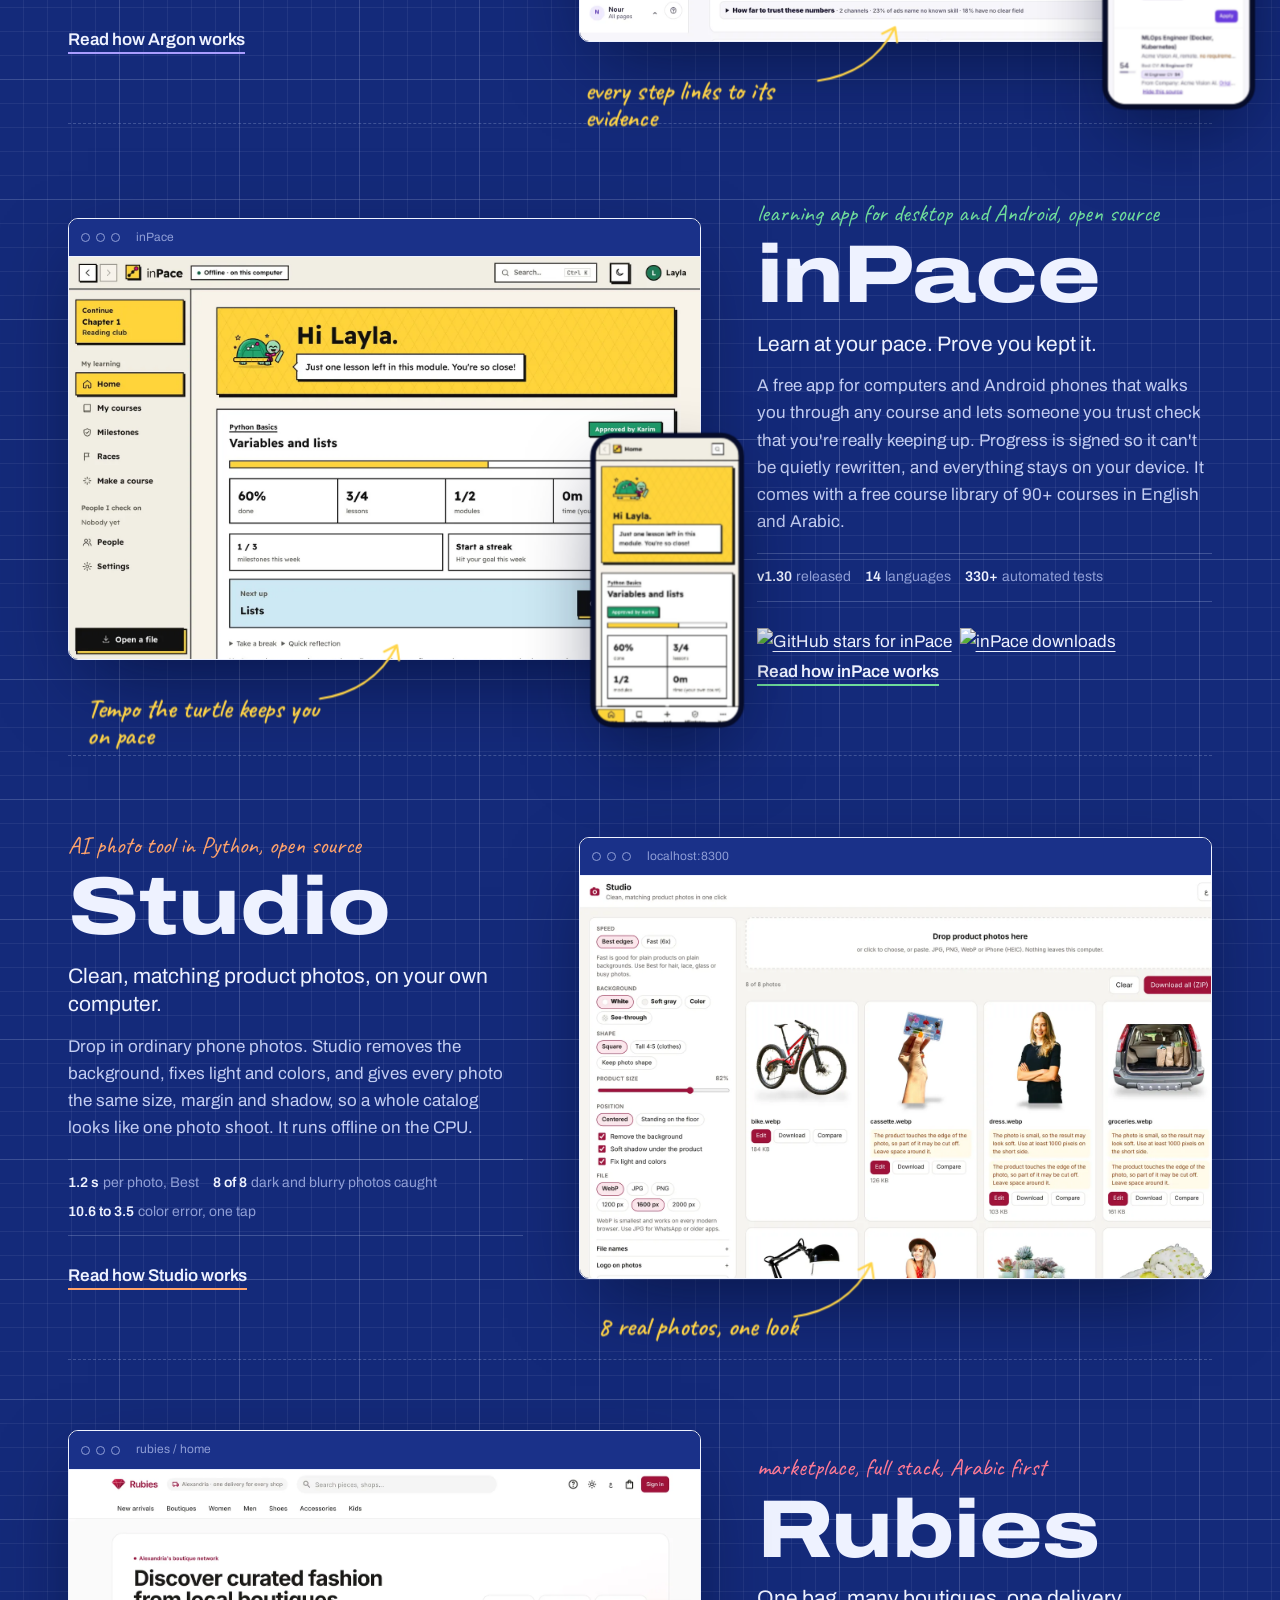
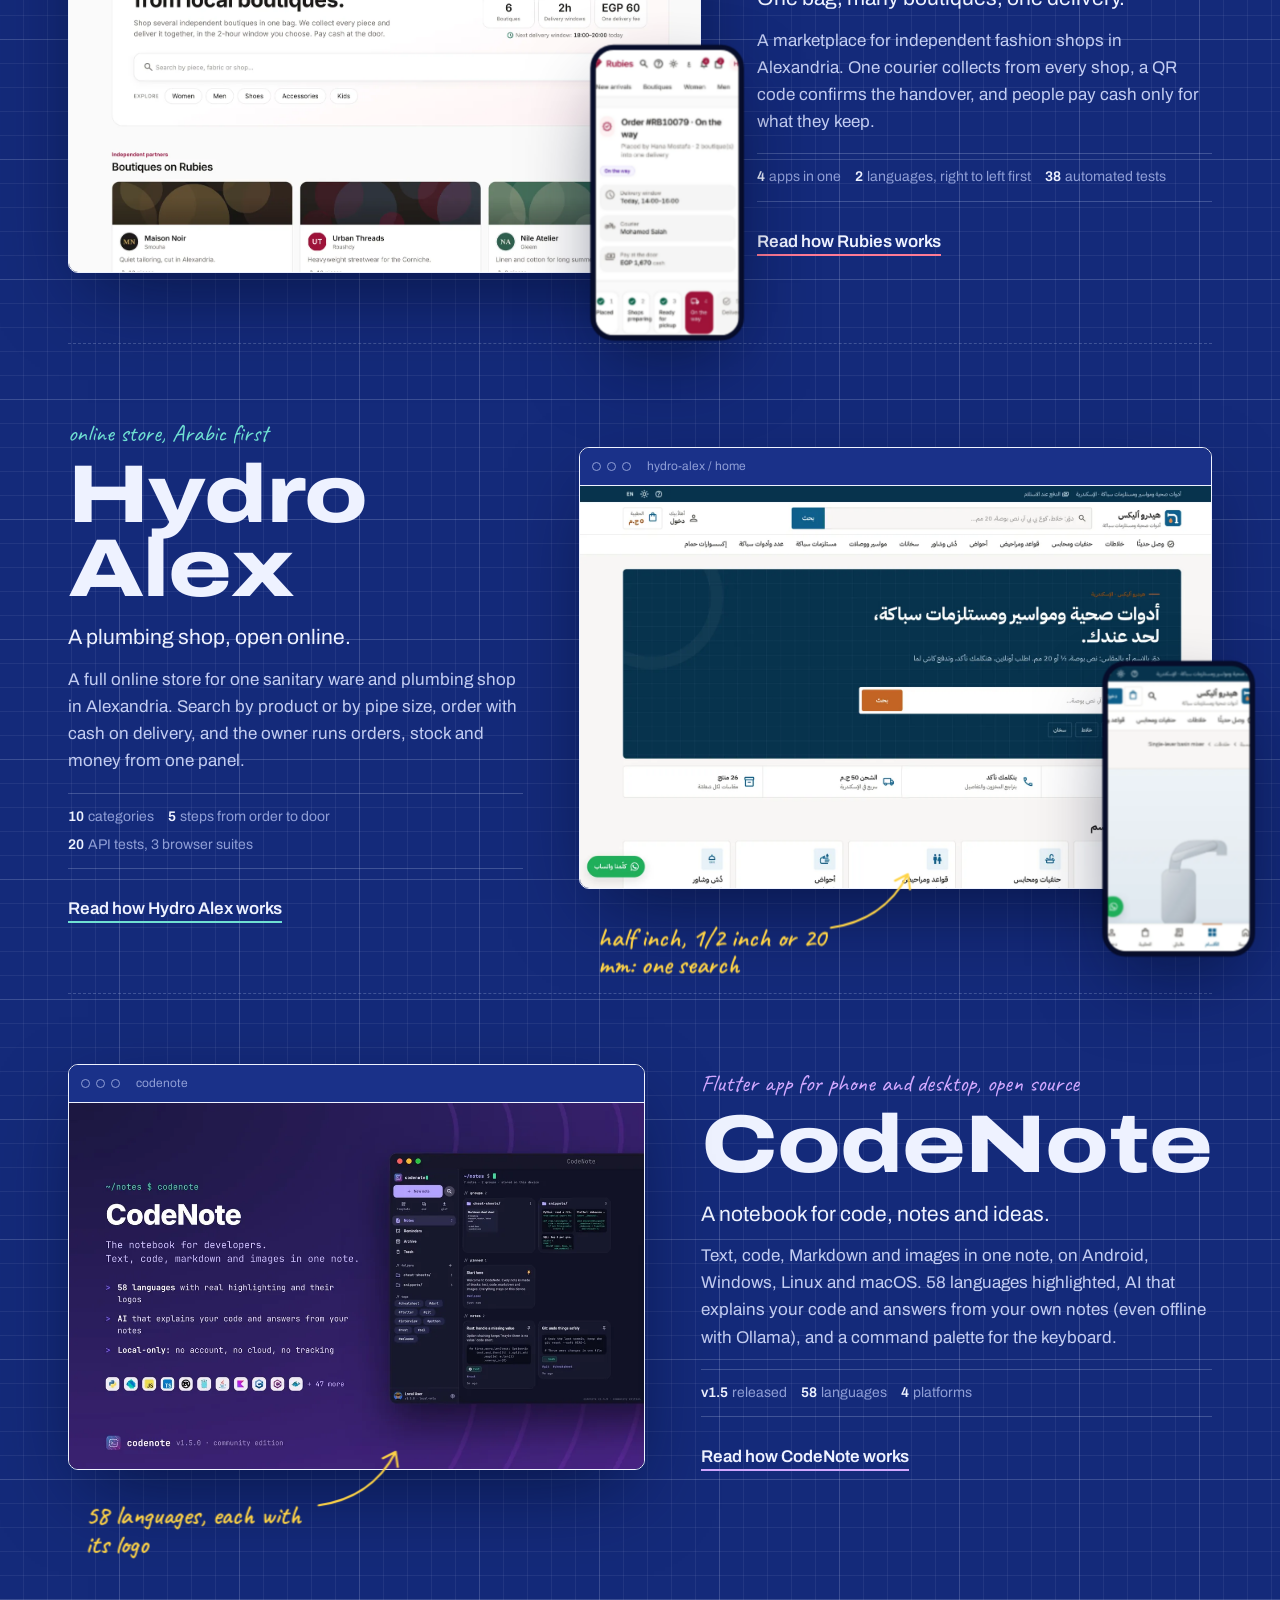
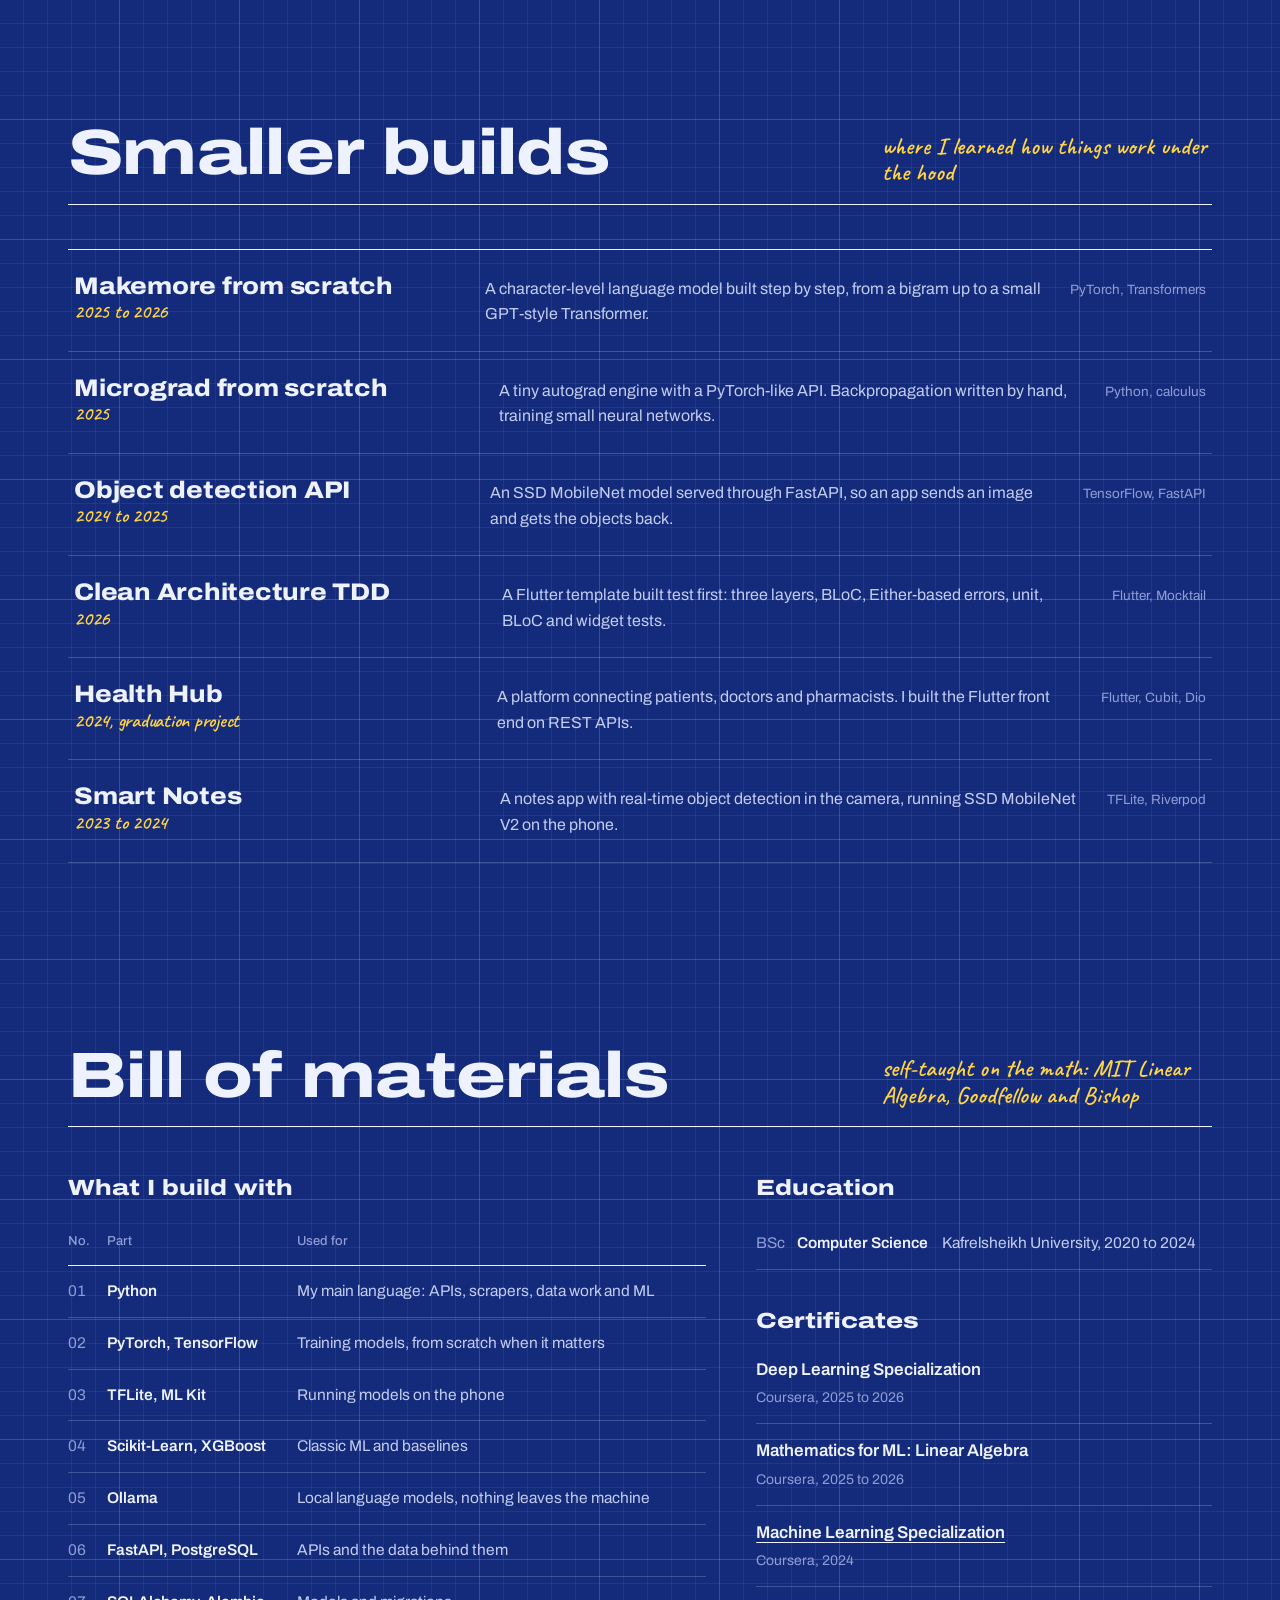
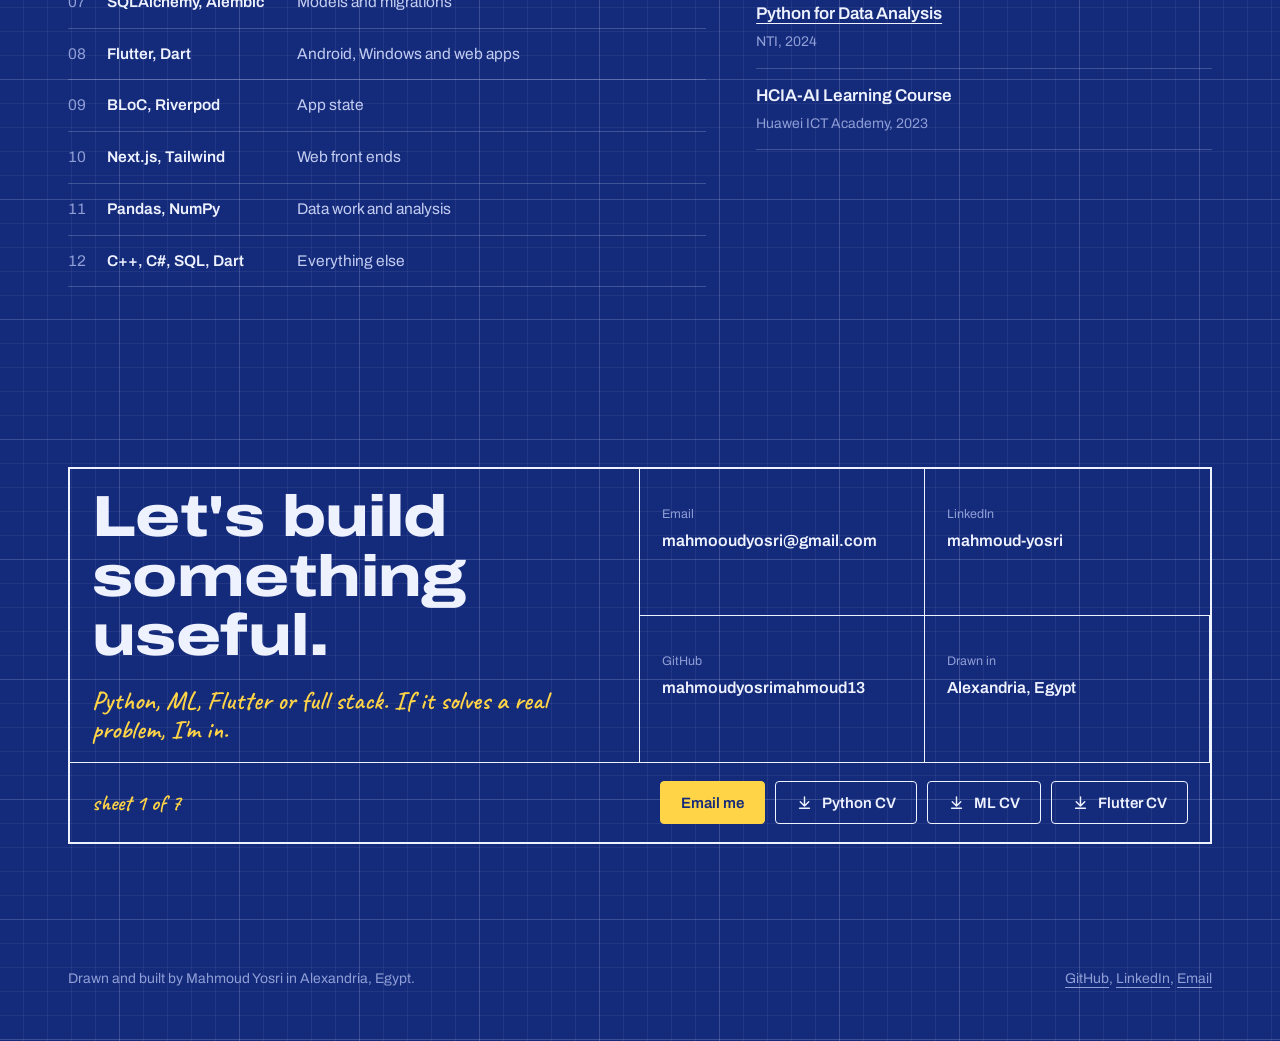
==== commit 308a2530: "inPace v1.30 with live stars, course library, CodeNote 1.5" ====
--- a/index.html
+++ b/index.html
@@ -97,8 +97,9 @@
           <div class="kind">learning app for desktop and Android, open source</div>
           <h3><a href="inpace.html">inPace</a></h3>
           <p class="one">Learn at your pace. Prove you kept it.</p>
-          <p>A free app for computers and Android phones that walks you through any course and lets someone you trust check that you're really keeping up. Progress is signed so it can't be quietly rewritten, and everything stays on your device. The Android app is a Flutter shell running the same Python app.</p>
-          <div class="parts"><span><b>v1.14</b>released</span><span><b>4</b>platforms, Android included</span><span><b>101</b>automated tests</span></div>
+          <p>A free app for computers and Android phones that walks you through any course and lets someone you trust check that you're really keeping up. Progress is signed so it can't be quietly rewritten, and everything stays on your device. It comes with a free course library of 90+ courses in English and Arabic.</p>
+          <div class="parts"><span><b>v1.30</b>released</span><span><b>14</b>languages</span><span><b>330+</b>automated tests</span></div>
+          <div class="live"><a href="https://github.com/mahmoudyosrimahmoud13/inPace/stargazers"><img src="https://img.shields.io/github/stars/mahmoudyosrimahmoud13/inPace?style=for-the-badge&amp;logo=github&amp;label=stars&amp;color=6fdc9b&amp;labelColor=111111" alt="GitHub stars for inPace" height="24"></a><a href="https://github.com/mahmoudyosrimahmoud13/inPace/releases"><img src="https://img.shields.io/badge/dynamic/json?url=https%3A%2F%2Fmahmoudyosrimahmoud13.github.io%2FinPace%2Fdownloads.json&amp;query=%24.total&amp;label=downloads&amp;color=6fdc9b&amp;labelColor=111111&amp;style=for-the-badge" alt="inPace downloads" height="24"></a></div>
           <a class="readmore" href="inpace.html">Read how inPace works</a>
         </div>
         <div class="rig"><div class="tilt">
@@ -154,16 +155,16 @@
 
       <article class="spec codenote flip">
         <div class="spec-text">
-          <div class="kind">mobile, Flutter, open source</div>
+          <div class="kind">Flutter app for phone and desktop, open source</div>
           <h3><a href="codenote.html">CodeNote</a></h3>
-          <p class="one">A note app made for developers.</p>
-          <p>Text, Markdown and code blocks in one note, 20+ languages highlighted, OCR that turns a photo of code into text, and a share target for any file. Live on Android and Windows.</p>
-          <div class="parts"><span><b>20+</b>languages</span><span><b>2</b>editions, full and open source</span></div>
+          <p class="one">A notebook for code, notes and ideas.</p>
+          <p>Text, code, Markdown and images in one note, on Android, Windows, Linux and macOS. 58 languages highlighted, AI that explains your code and answers from your own notes (even offline with Ollama), and a command palette for the keyboard.</p>
+          <div class="parts"><span><b>v1.5</b>released</span><span><b>58</b>languages</span><span><b>4</b>platforms</span></div>
           <a class="readmore" href="codenote.html">Read how CodeNote works</a>
         </div>
         <div class="rig"><div class="tilt">
   <div class="browser"><div class="bar"><i></i><i></i><i></i><span>codenote</span></div><img src="img/codenote/poster-1.webp" alt="CodeNote poster" loading="lazy"></div>
-  <div class="note" style="left:6%;top:104%"><svg style="right:-84px;top:-58px" viewBox="0 0 90 70" aria-hidden="true"><path d="M4,62 C32,58 60,44 76,12 M76,12 L64,18 M76,12 L78,26"/></svg><span class="t">20+ languages, highlighted as you type</span></div>
+  <div class="note" style="left:6%;top:104%"><svg style="right:-84px;top:-58px" viewBox="0 0 90 70" aria-hidden="true"><path d="M4,62 C32,58 60,44 76,12 M76,12 L64,18 M76,12 L78,26"/></svg><span class="t">58 languages, each with its logo</span></div>
 </div></div>
       </article>
     </div>
--- a/assets/style.css
+++ b/assets/style.css
@@ -372,3 +372,6 @@
 @media (max-width: 1180px) { .brand .hand { display: none; } }
 .flow.four { grid-template-columns: repeat(4, 1fr); }
 @media (max-width: 760px) { .flow.four { grid-template-columns: 1fr 1fr; } }
+.live{display:flex;flex-wrap:wrap;gap:8px;margin:14px 0 6px}
+.live a{display:inline-flex;gap:8px;flex-wrap:wrap;border:0}
+.live img{height:24px;width:auto;display:block}
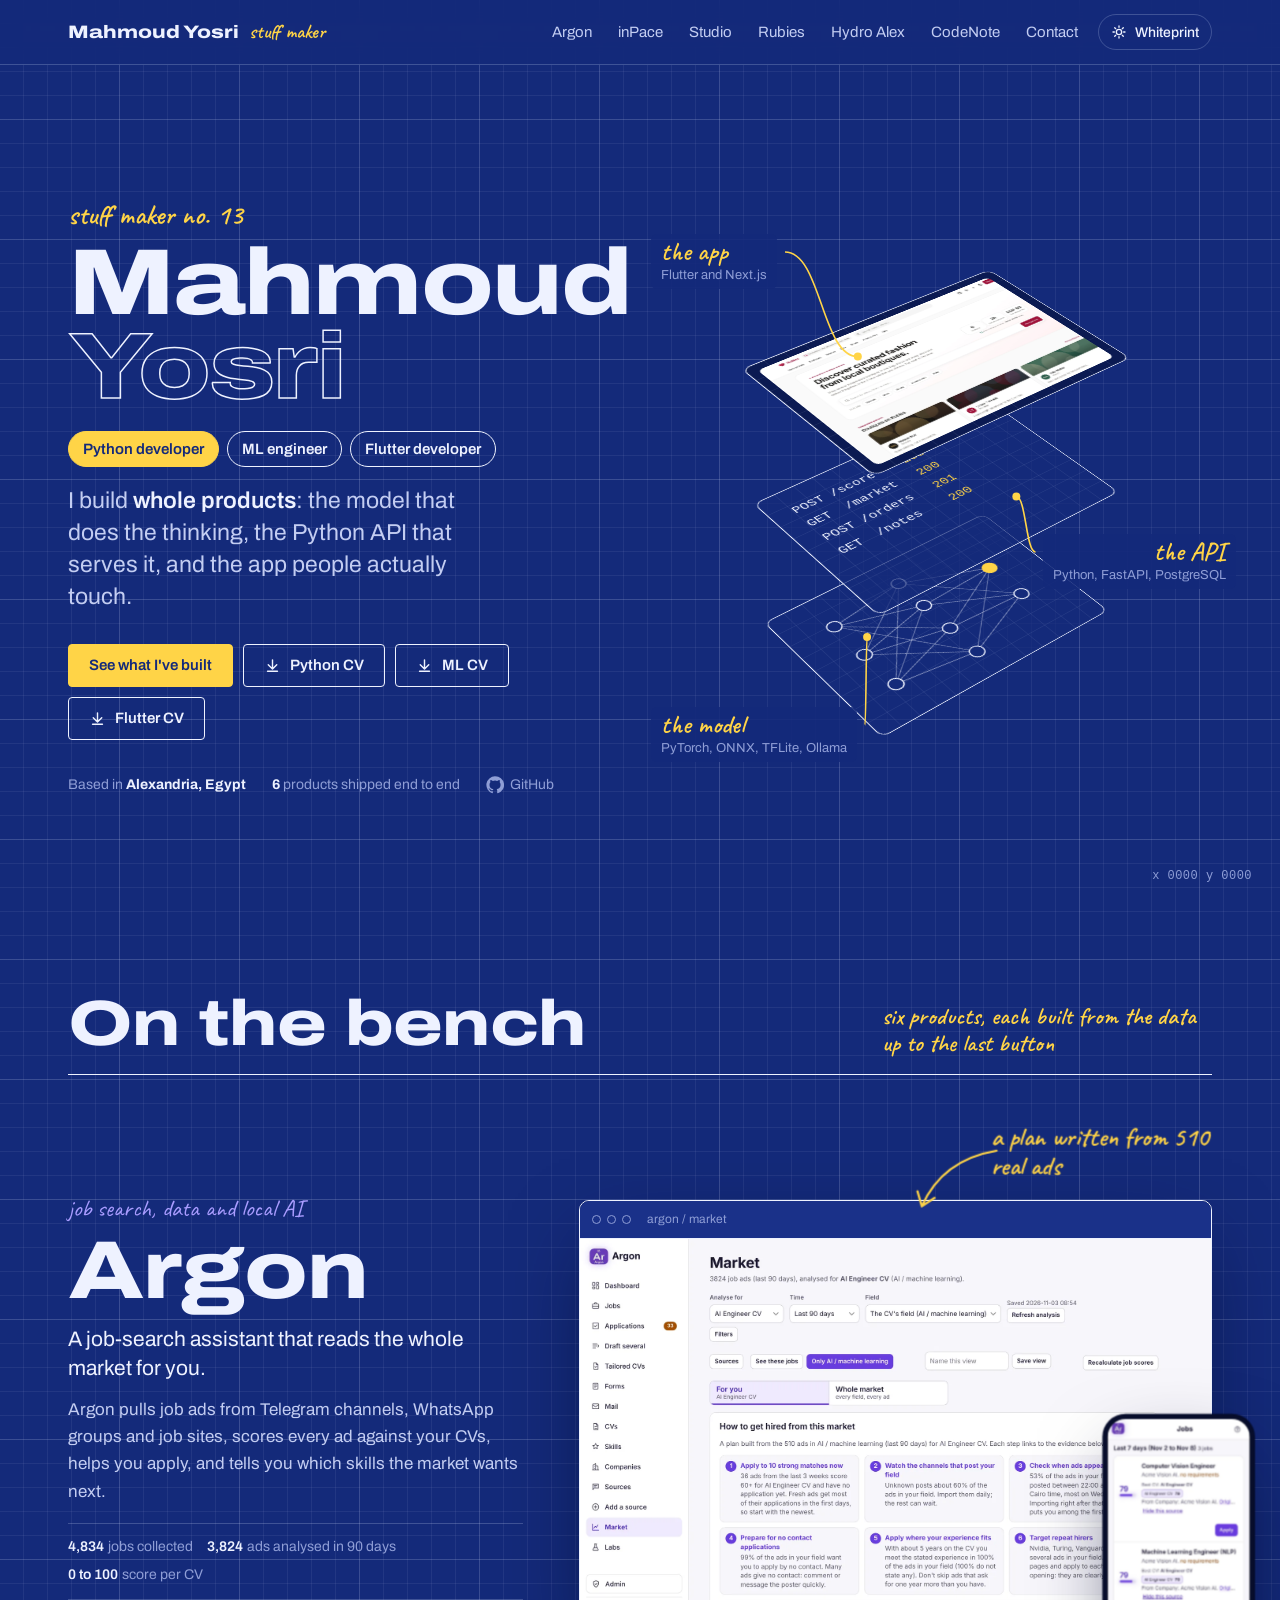
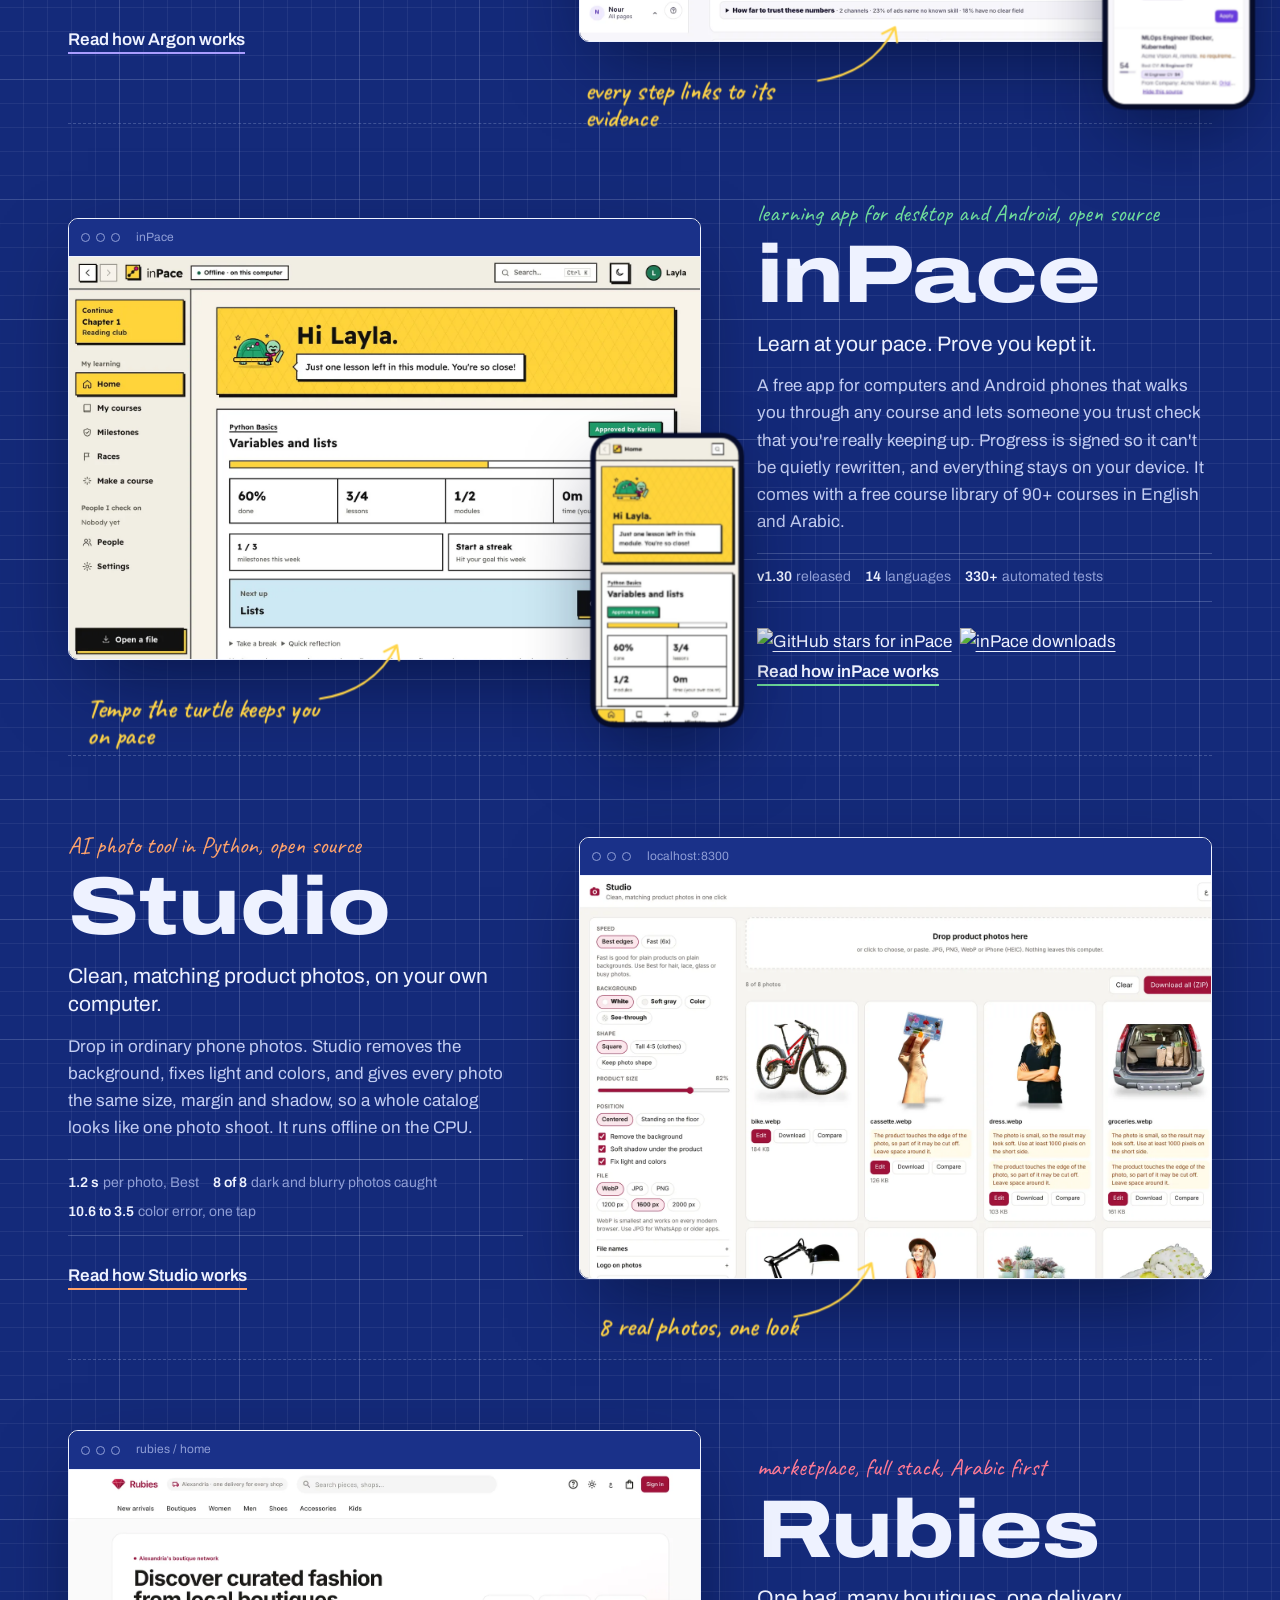
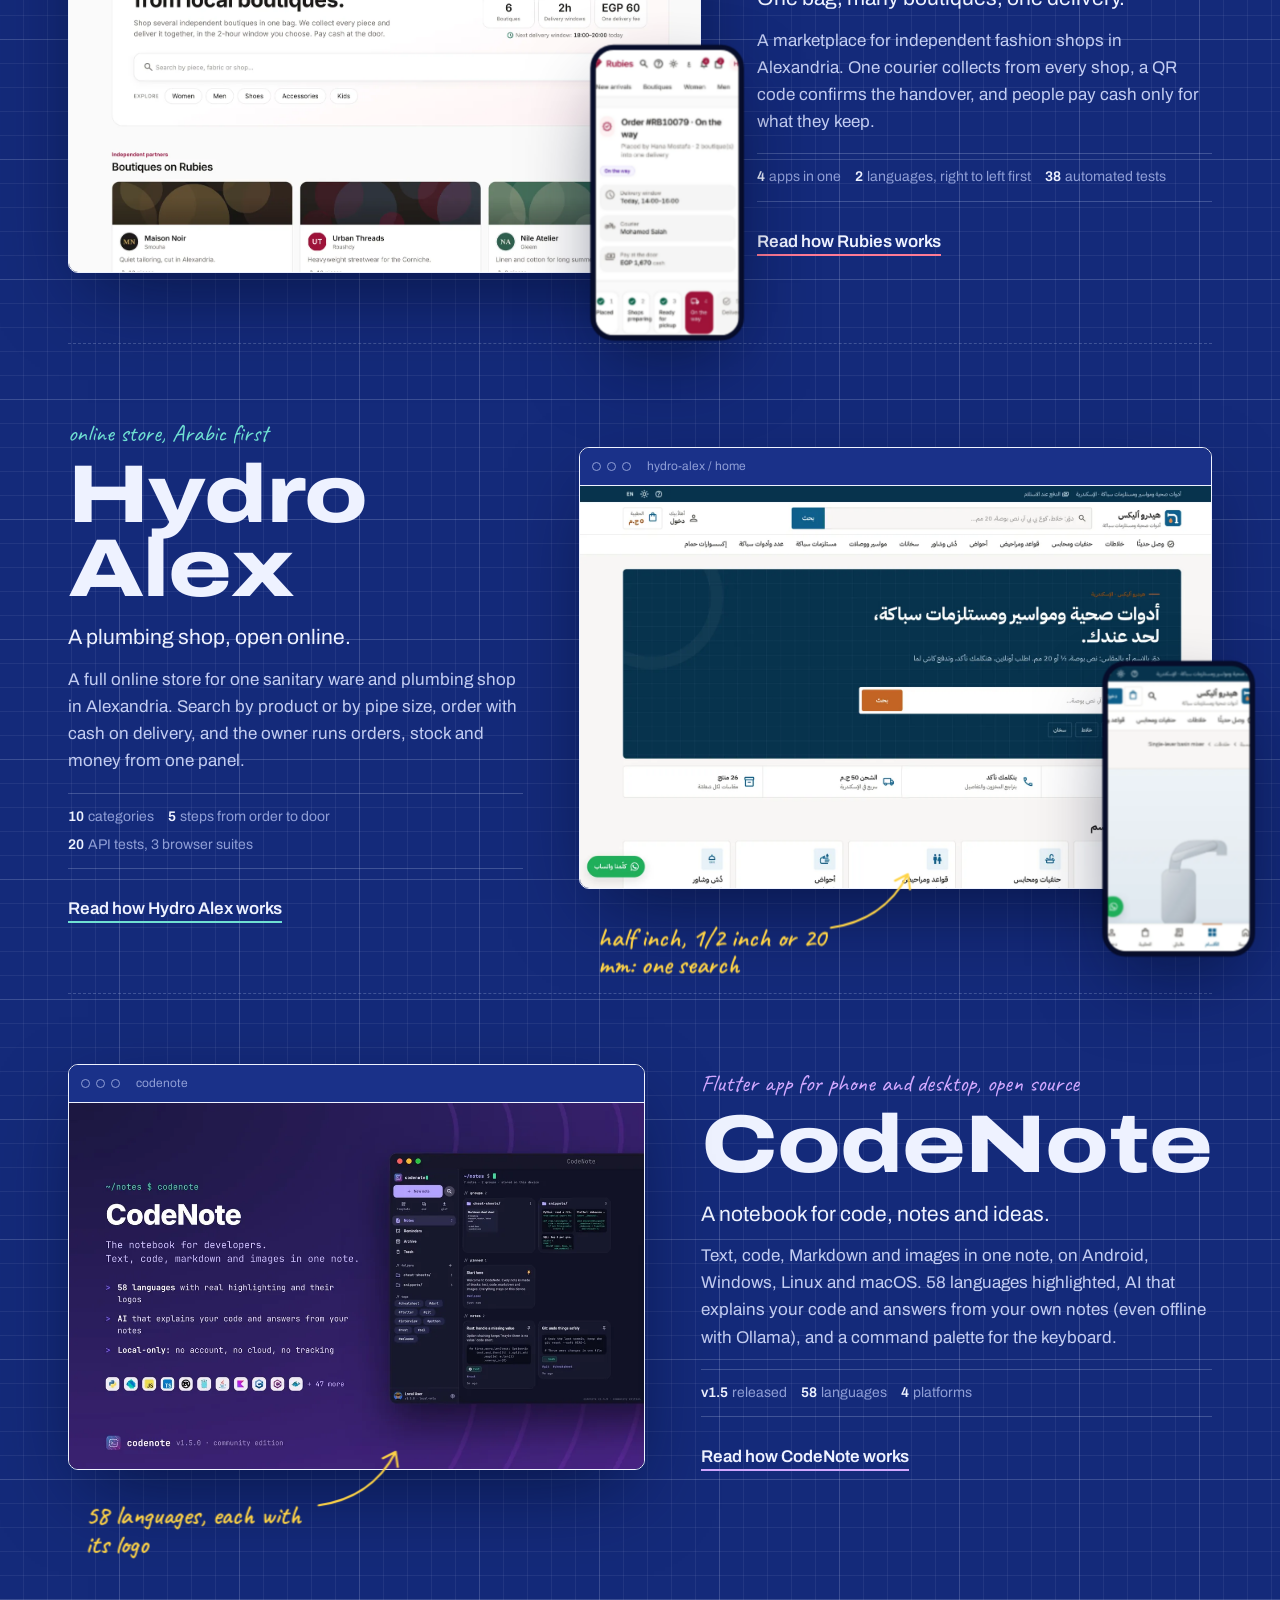
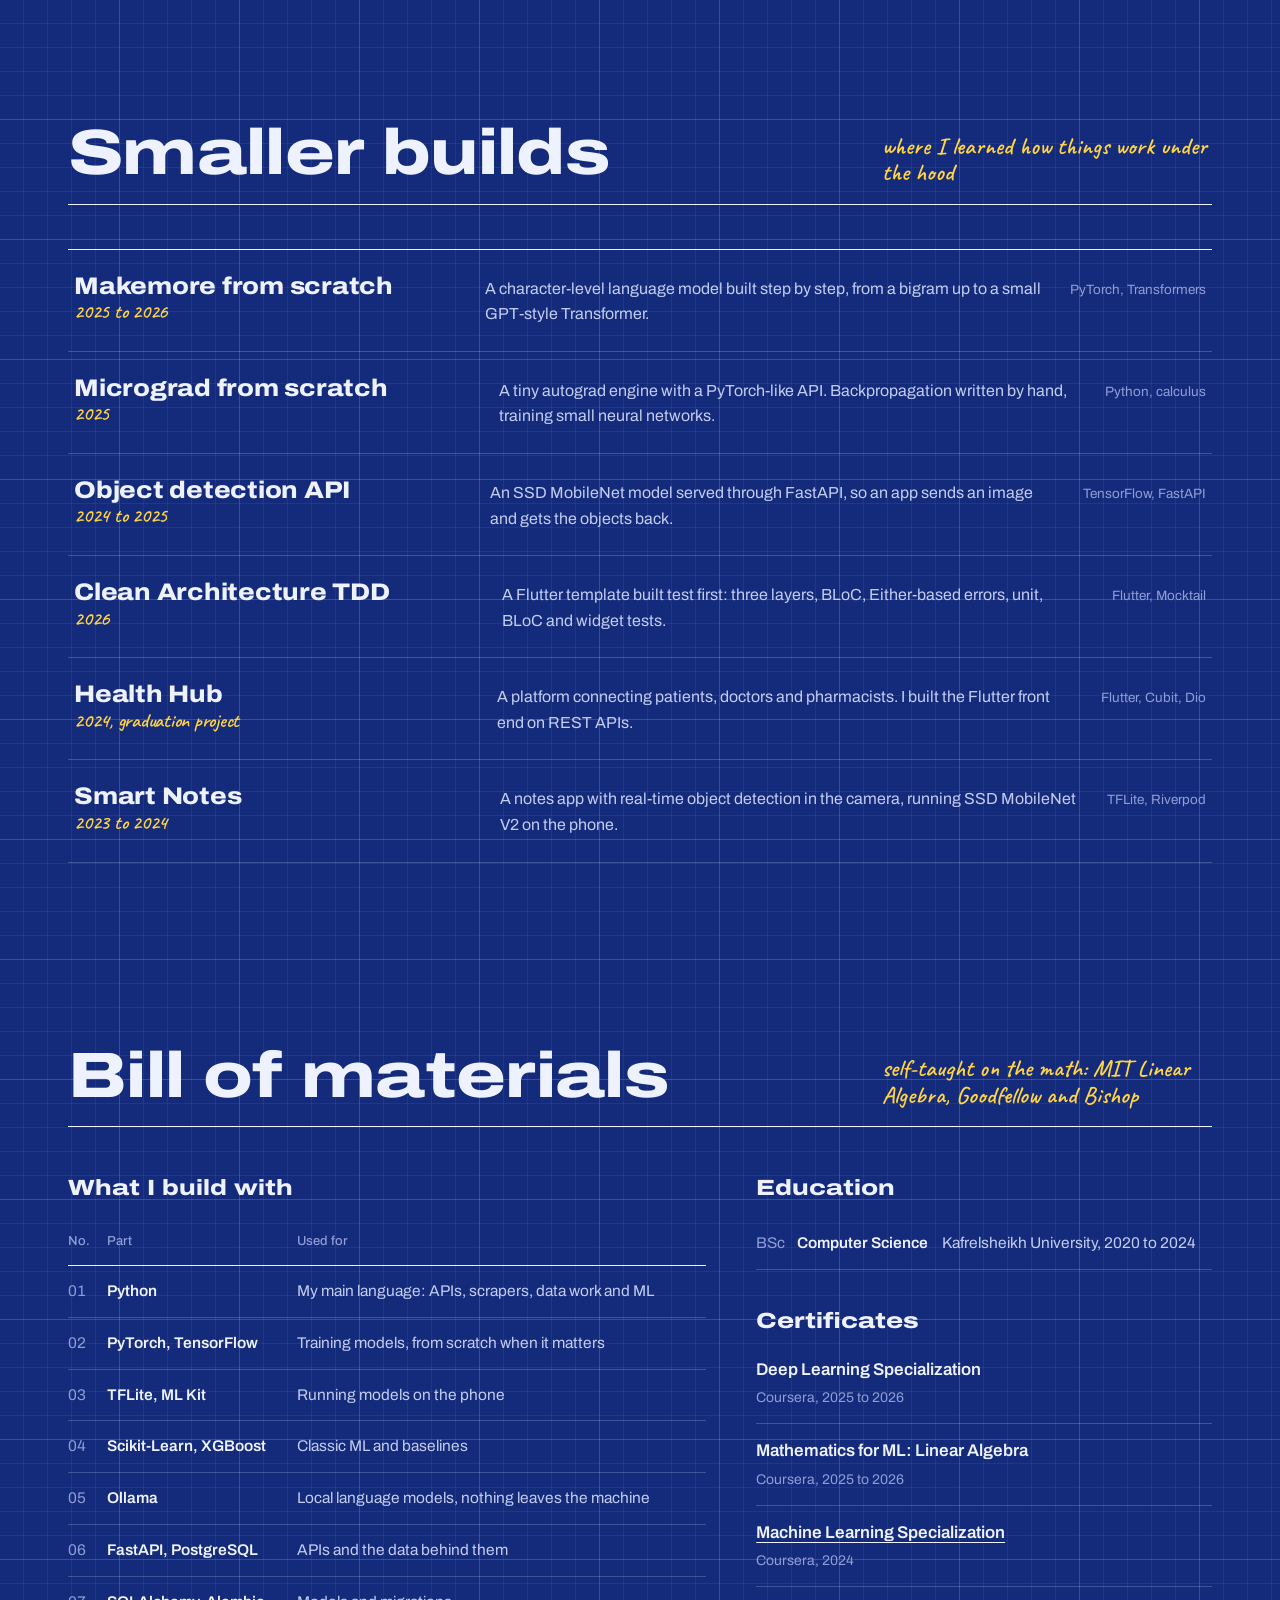
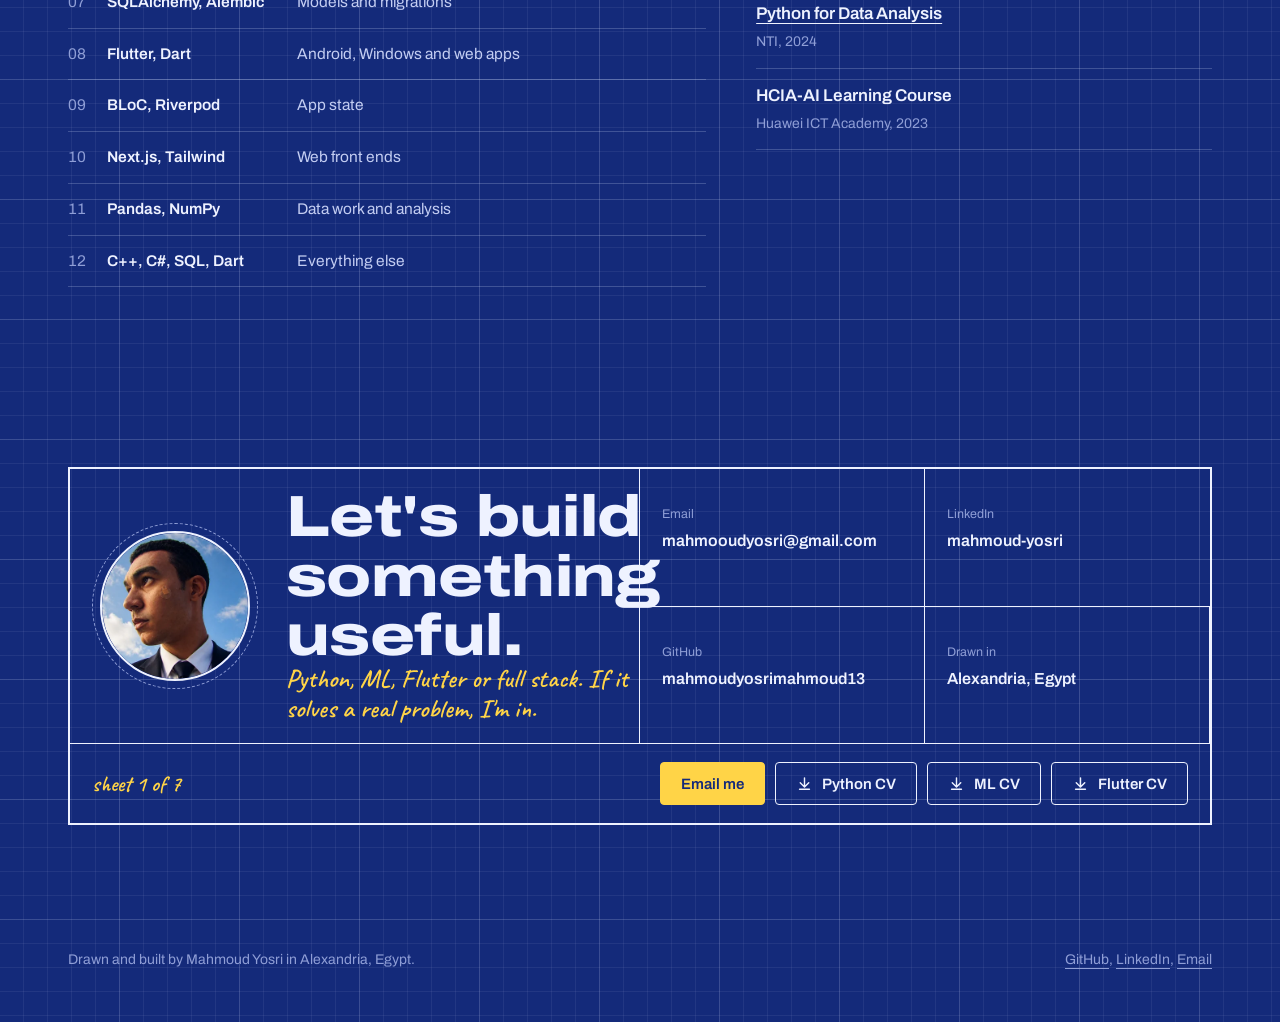
==== commit b60a62f1: "Photo in contact, inPace v1.30 with live stars, course library, CodeNote 1.5" ====
--- a/index.html
+++ b/index.html
@@ -207,7 +207,7 @@
   <section id="contact">
     <div class="wrap">
       <div class="titleblock">
-        <div class="big"><h2>Let's build something useful.</h2><span class="hand">Python, ML, Flutter or full stack. If it solves a real problem, I'm in.</span></div>
+        <div class="big me-big"><img class="me-photo" src="img/mahmoud.webp" width="150" height="150" alt="Mahmoud Yosri"><div><h2>Let's build something useful.</h2><span class="hand">Python, ML, Flutter or full stack. If it solves a real problem, I'm in.</span></div></div>
         <div><dl><dt>Email</dt><dd><a href="mailto:mahmooudyosri@gmail.com">mahmooudyosri@gmail.com</a></dd></dl></div>
         <div><dl><dt>LinkedIn</dt><dd><a href="https://www.linkedin.com/in/mahmoud-yosri-b30a89212">mahmoud-yosri</a></dd></dl></div>
         <div><dl><dt>GitHub</dt><dd><a href="https://github.com/mahmoudyosrimahmoud13">mahmoudyosrimahmoud13</a></dd></dl></div>
--- a/assets/style.css
+++ b/assets/style.css
@@ -375,3 +375,6 @@
 .live{display:flex;flex-wrap:wrap;gap:8px;margin:14px 0 6px}
 .live a{display:inline-flex;gap:8px;flex-wrap:wrap;border:0}
 .live img{height:24px;width:auto;display:block}
+.titleblock .me-big{flex-direction:row;align-items:center;justify-content:flex-start;gap:28px}
+.me-photo{width:150px;height:150px;flex:none;border-radius:50%;object-fit:cover;border:2px solid var(--ink);outline:1.5px dashed var(--ink-3);outline-offset:7px;margin:8px}
+@media(max-width:700px){.titleblock .me-big{flex-direction:column;align-items:flex-start;gap:18px}.me-photo{width:112px;height:112px}}
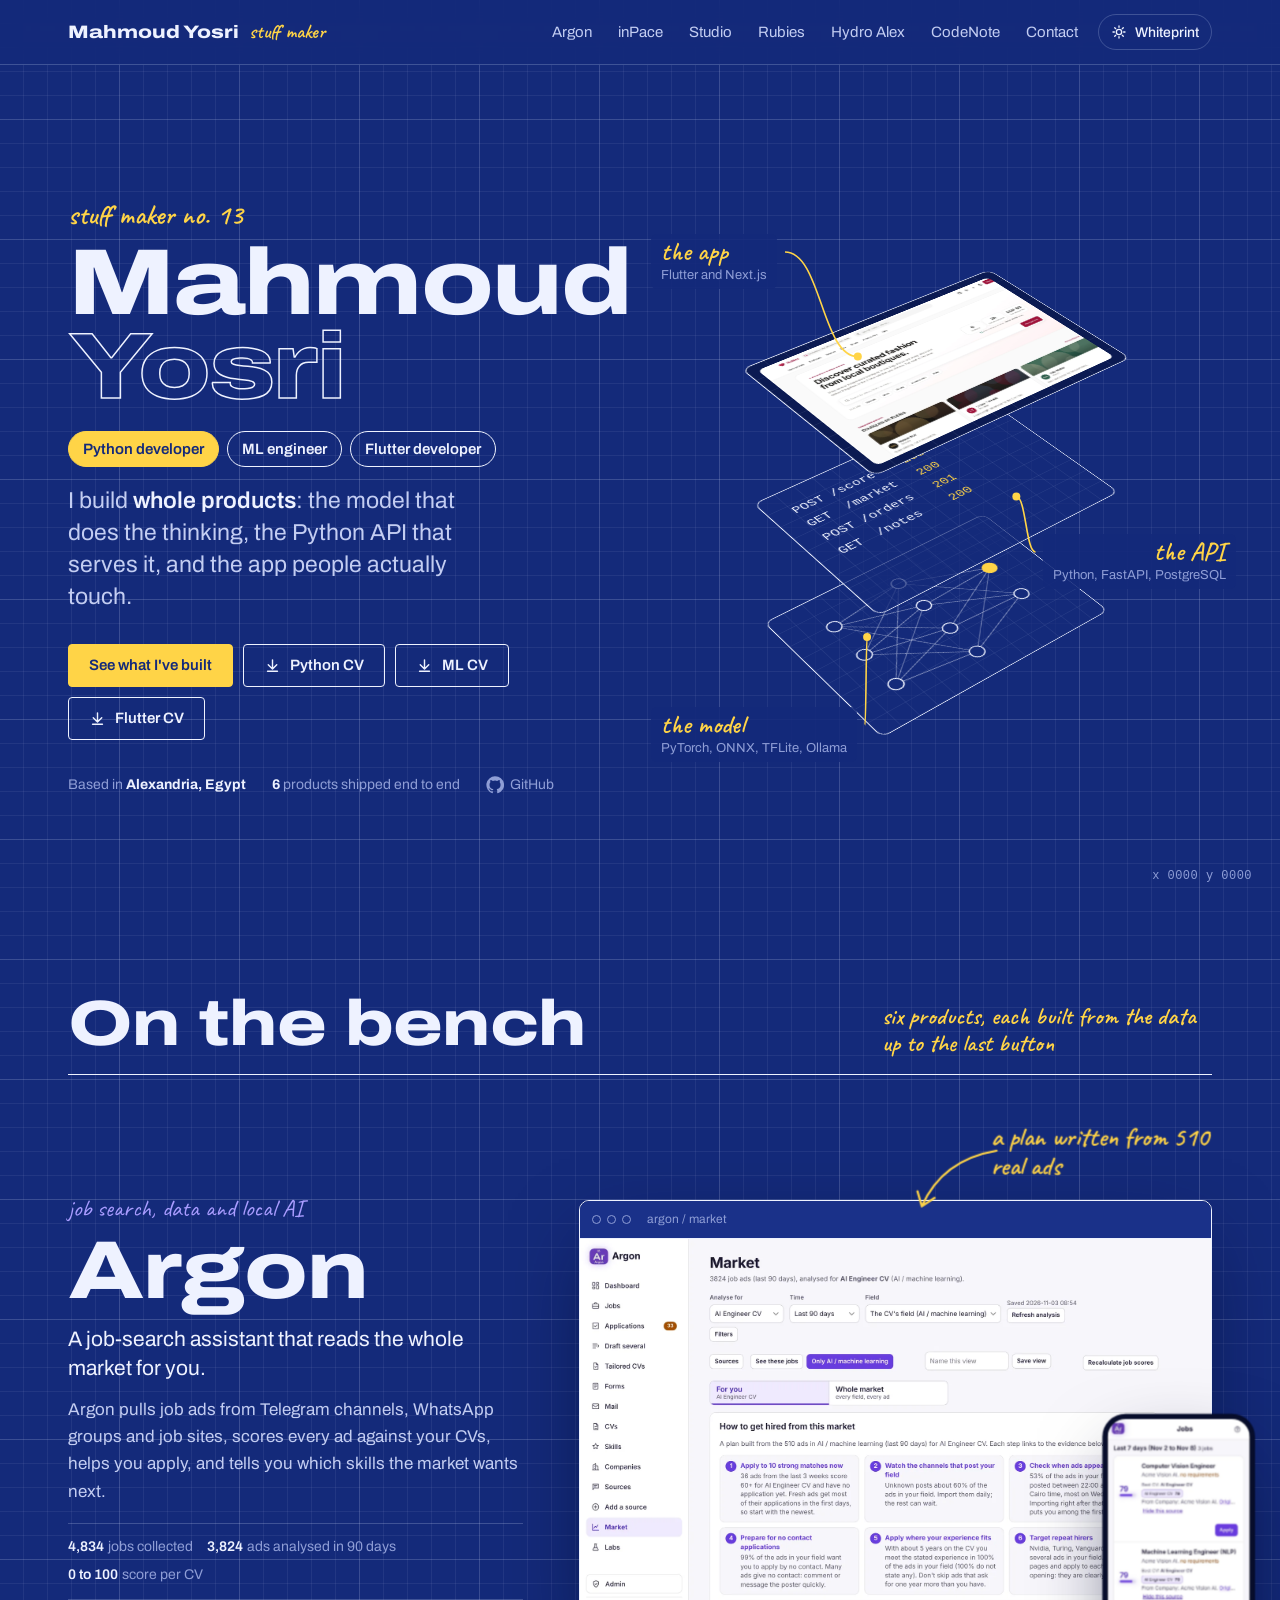
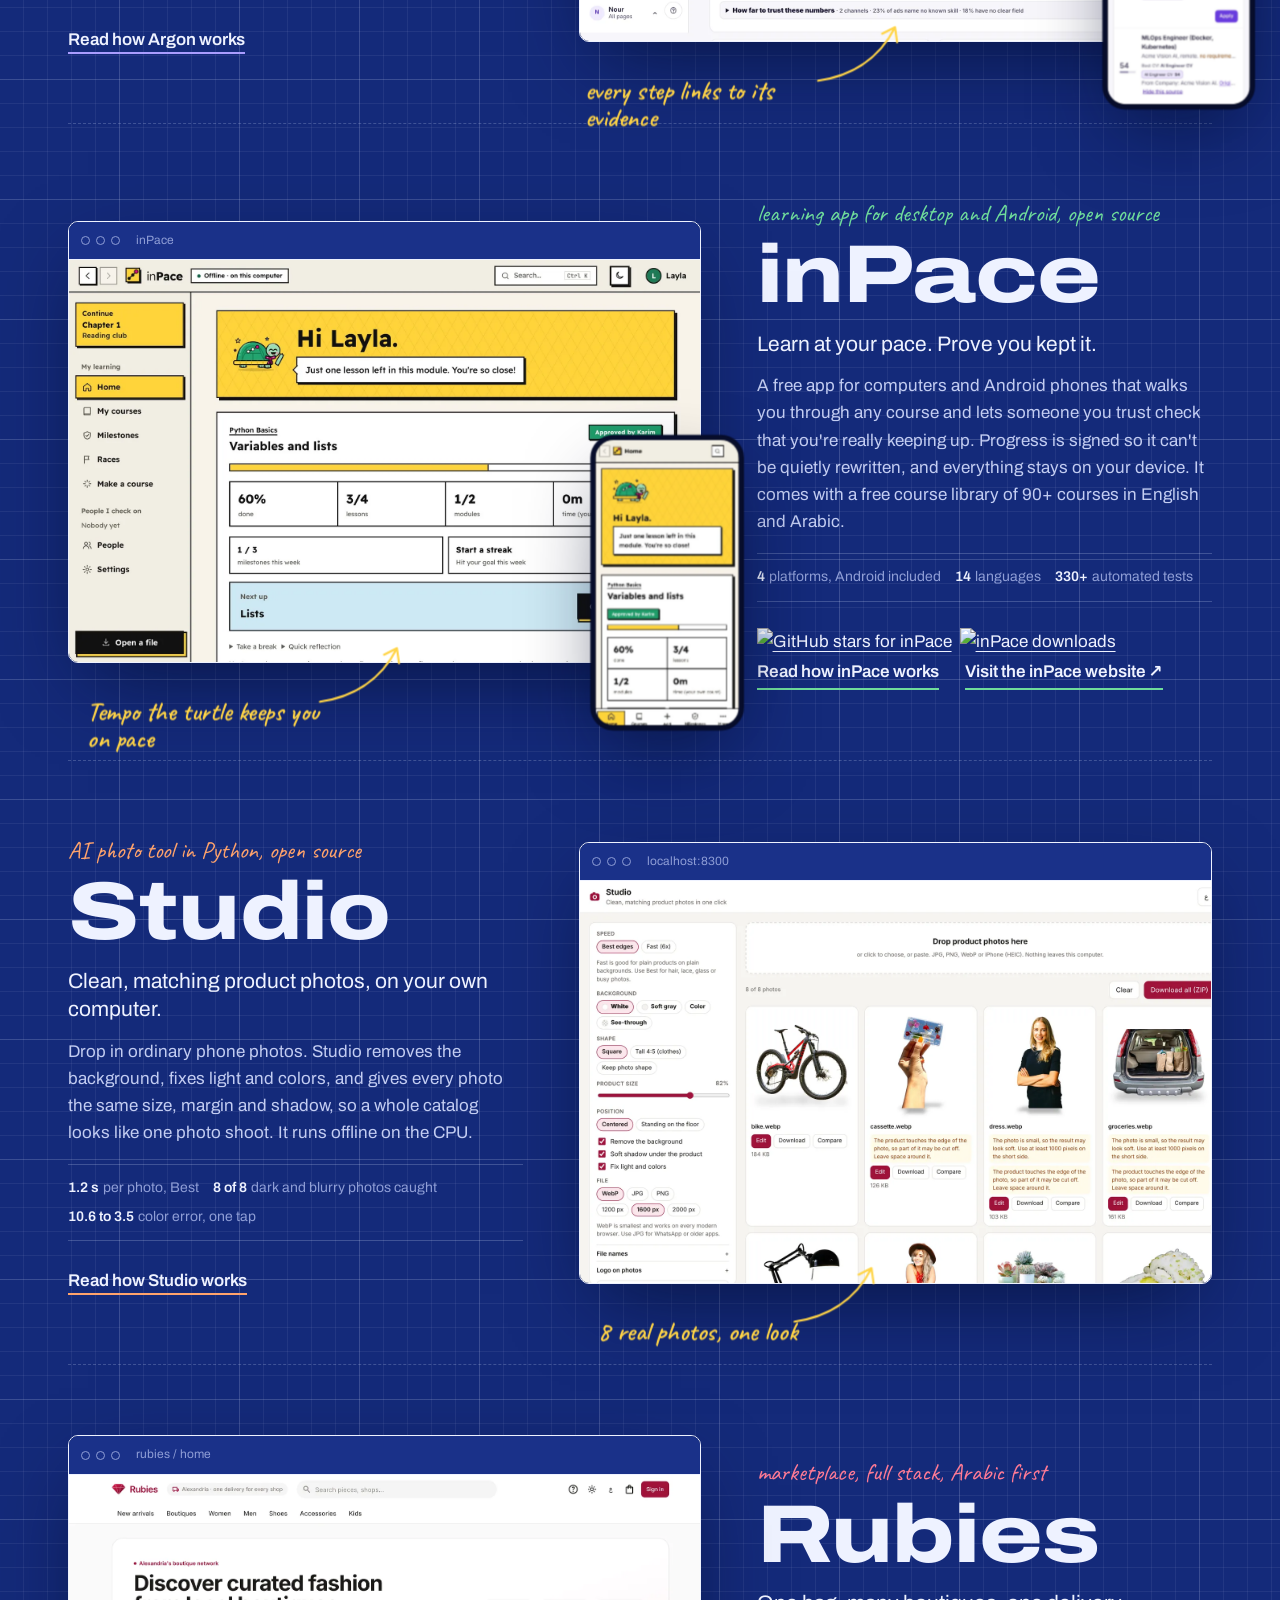
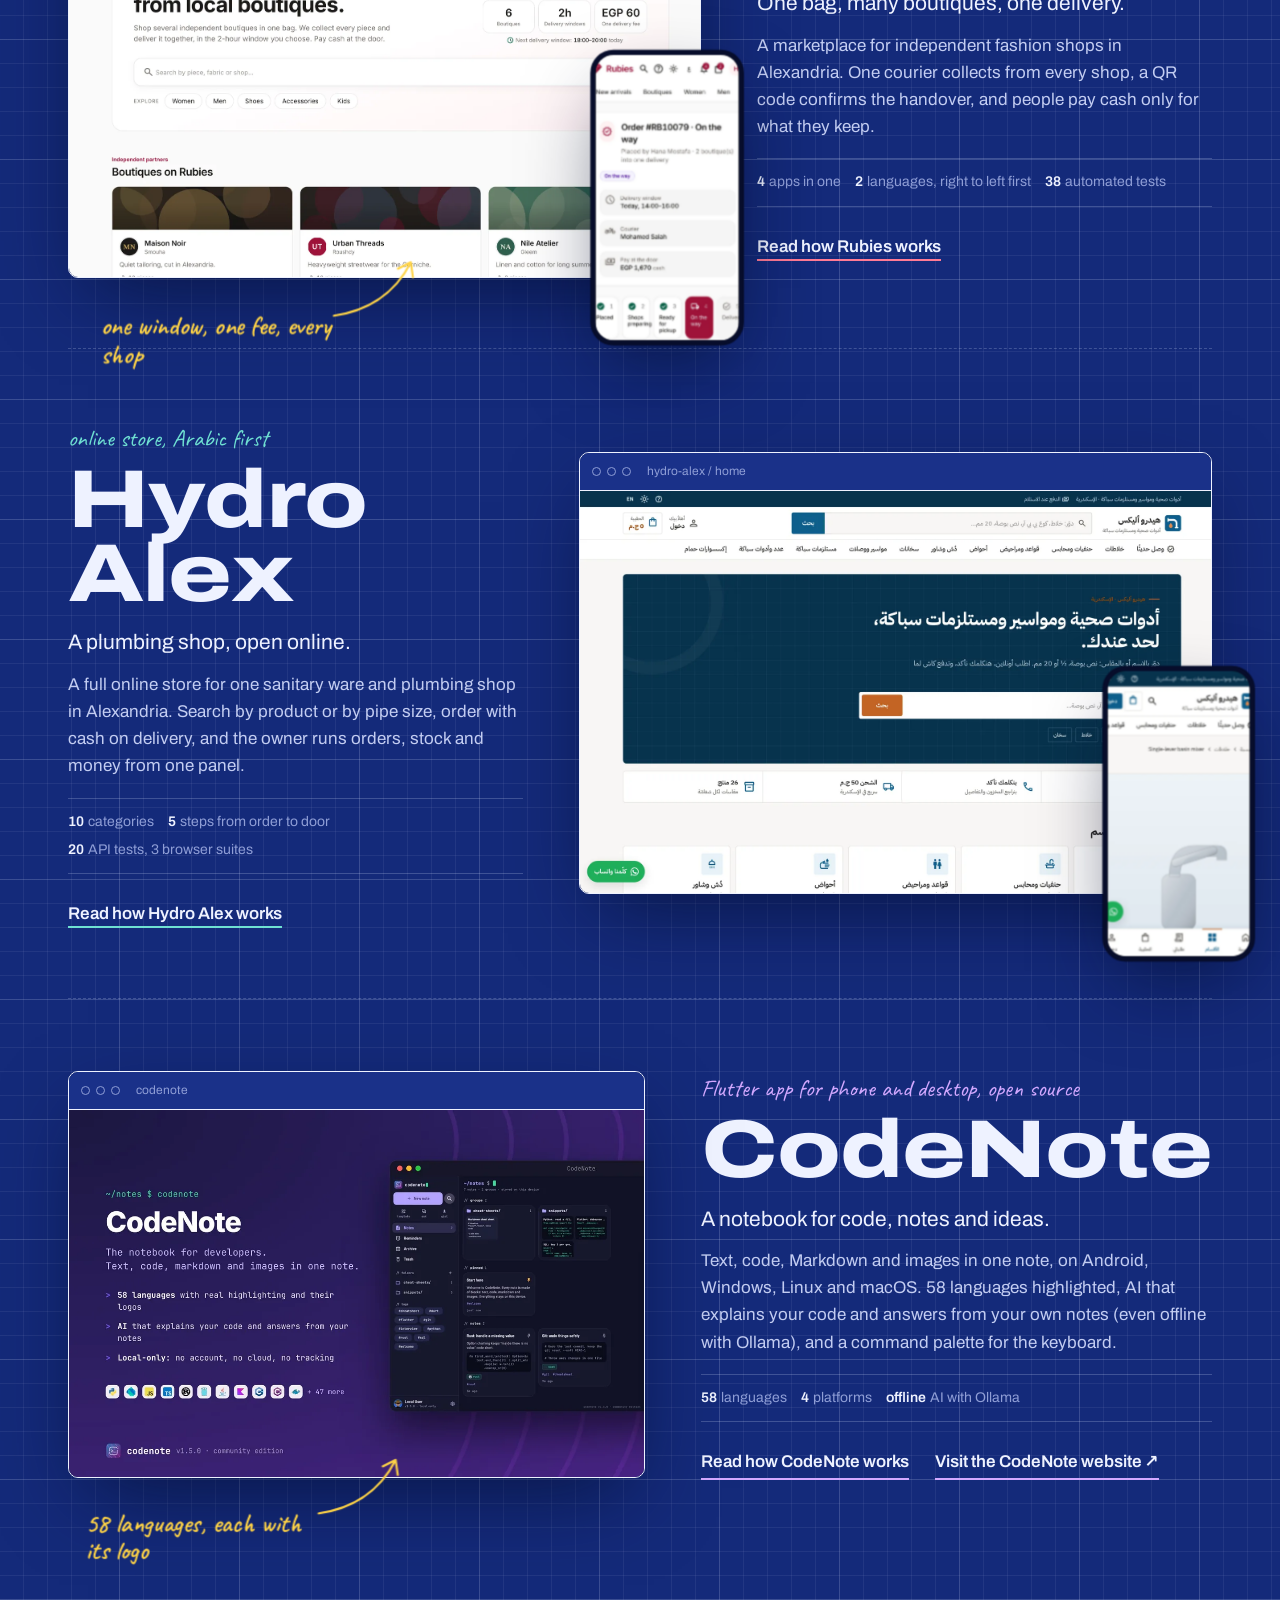
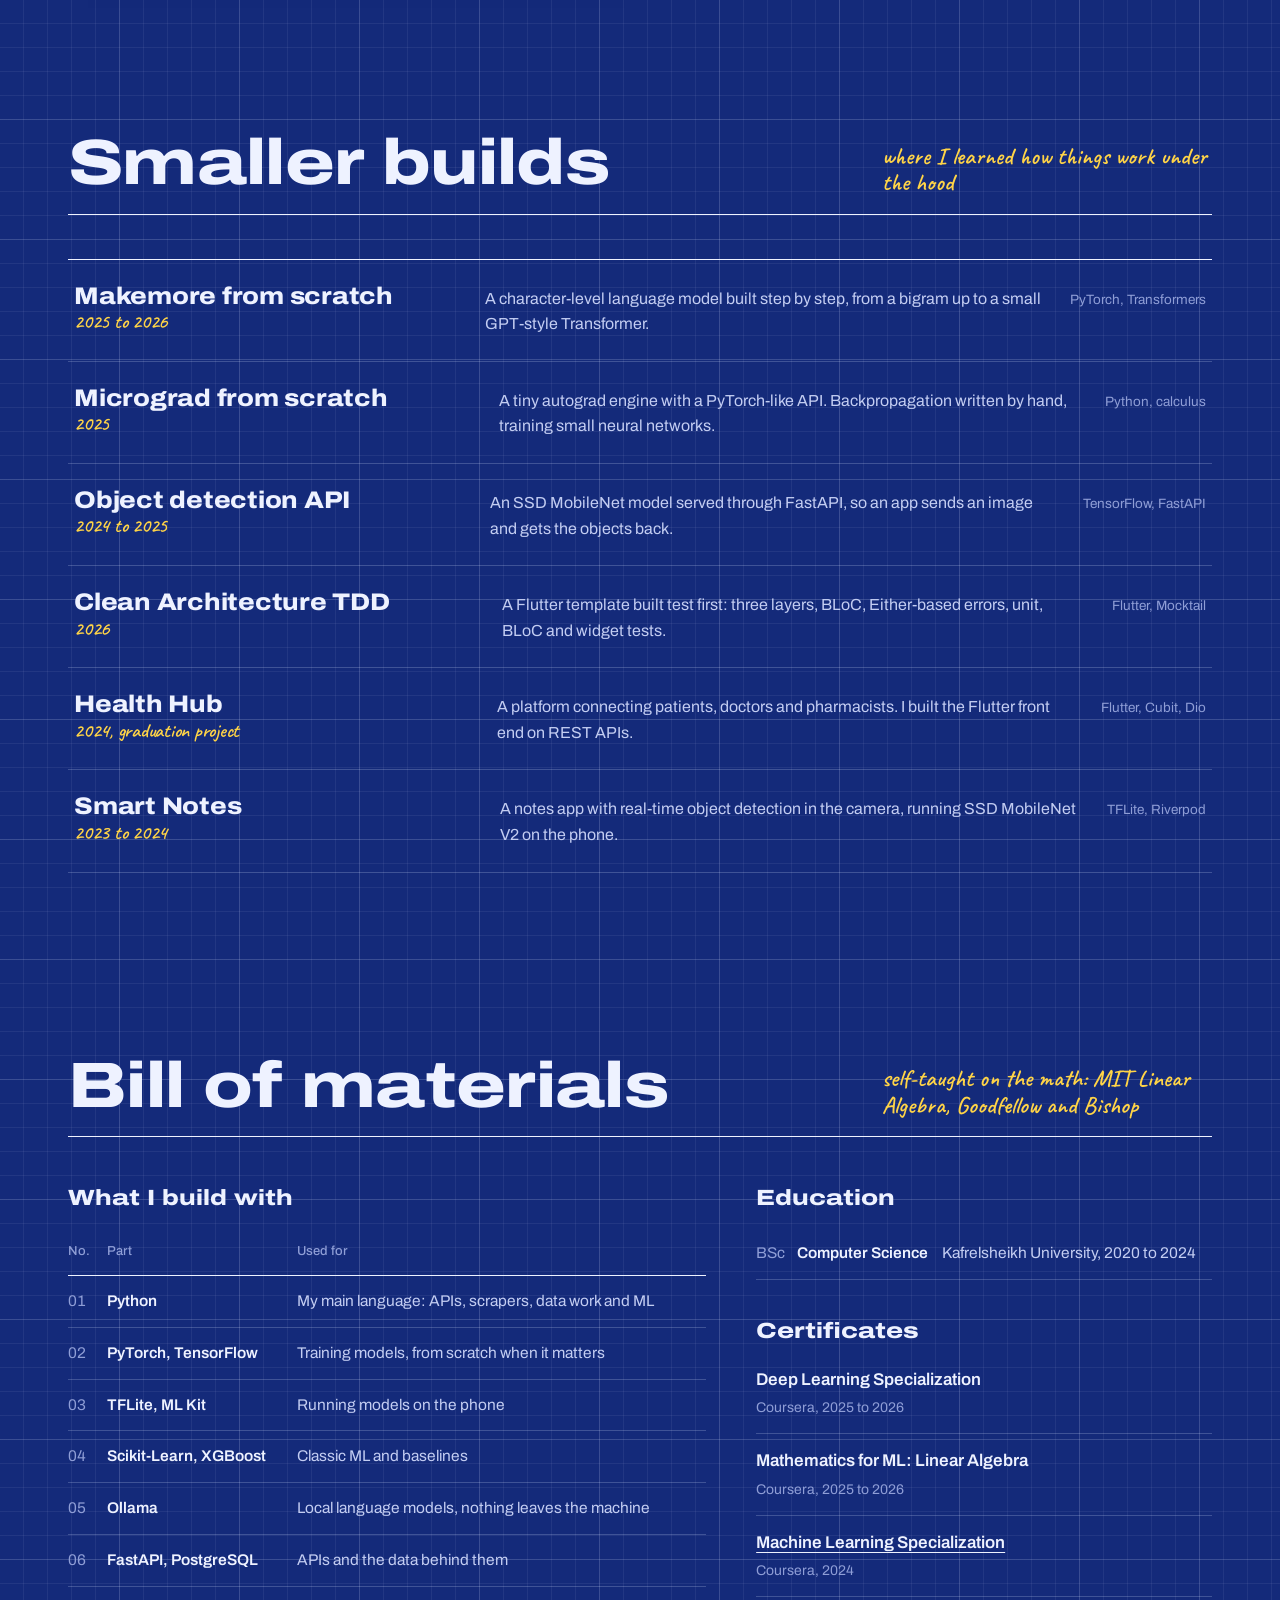
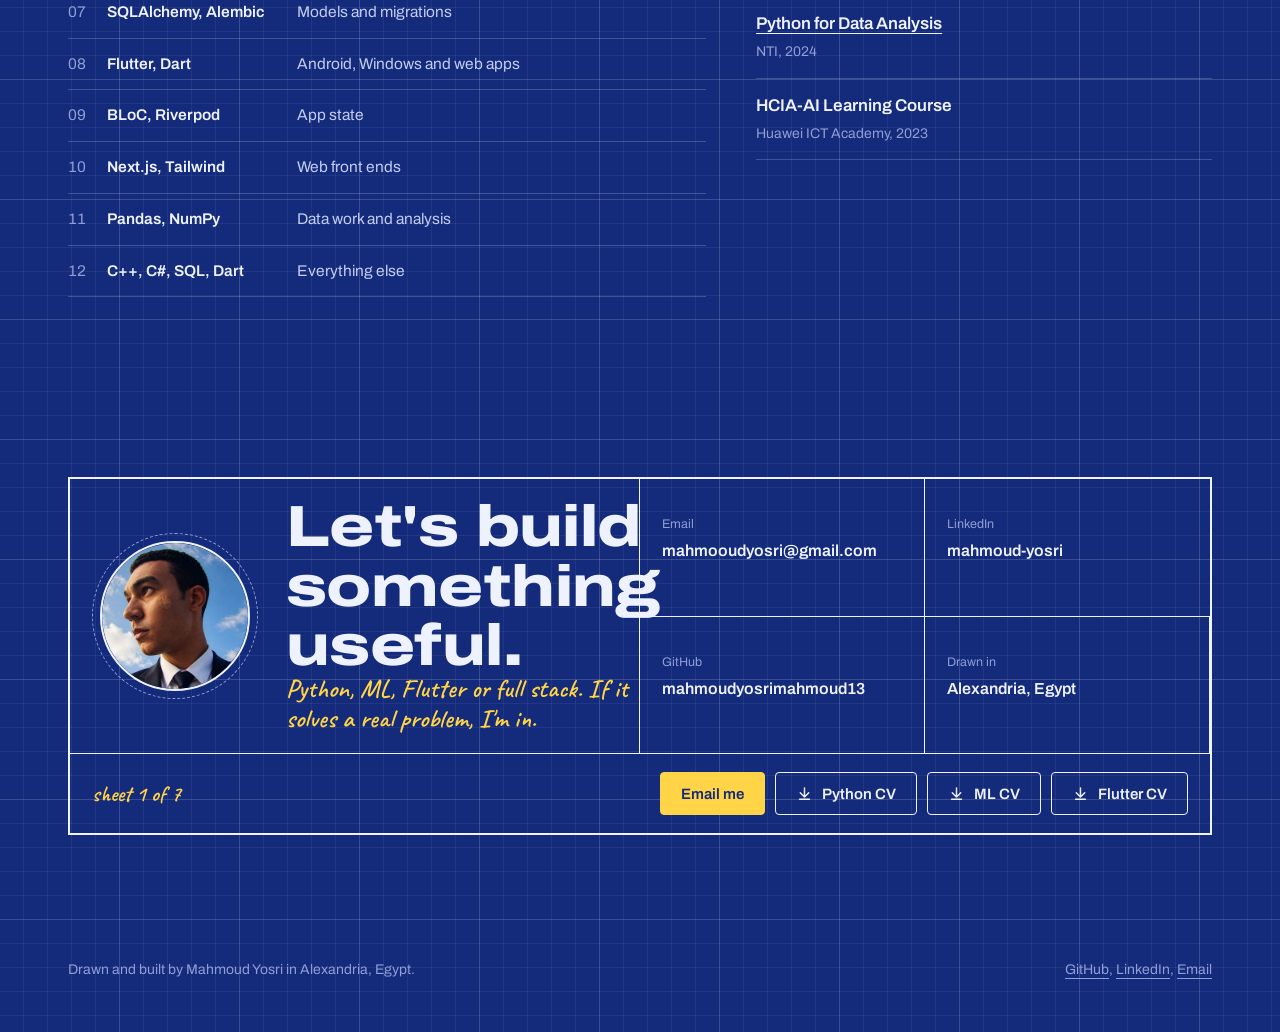
==== commit a8f8cff2: "Link to app websites, remove versions, photo in contact, new inPace and CodeNote pages" ====
--- a/index.html
+++ b/index.html
@@ -98,9 +98,9 @@
           <h3><a href="inpace.html">inPace</a></h3>
           <p class="one">Learn at your pace. Prove you kept it.</p>
           <p>A free app for computers and Android phones that walks you through any course and lets someone you trust check that you're really keeping up. Progress is signed so it can't be quietly rewritten, and everything stays on your device. It comes with a free course library of 90+ courses in English and Arabic.</p>
-          <div class="parts"><span><b>v1.30</b>released</span><span><b>14</b>languages</span><span><b>330+</b>automated tests</span></div>
+          <div class="parts"><span><b>4</b>platforms, Android included</span><span><b>14</b>languages</span><span><b>330+</b>automated tests</span></div>
           <div class="live"><a href="https://github.com/mahmoudyosrimahmoud13/inPace/stargazers"><img src="https://img.shields.io/github/stars/mahmoudyosrimahmoud13/inPace?style=for-the-badge&amp;logo=github&amp;label=stars&amp;color=6fdc9b&amp;labelColor=111111" alt="GitHub stars for inPace" height="24"></a><a href="https://github.com/mahmoudyosrimahmoud13/inPace/releases"><img src="https://img.shields.io/badge/dynamic/json?url=https%3A%2F%2Fmahmoudyosrimahmoud13.github.io%2FinPace%2Fdownloads.json&amp;query=%24.total&amp;label=downloads&amp;color=6fdc9b&amp;labelColor=111111&amp;style=for-the-badge" alt="inPace downloads" height="24"></a></div>
-          <a class="readmore" href="inpace.html">Read how inPace works</a>
+          <div class="links"><a class="readmore" href="inpace.html">Read how inPace works</a><a class="readmore ext" href="https://mahmoudyosrimahmoud13.github.io/inPace/">Visit the inPace website</a></div>
         </div>
         <div class="rig"><div class="tilt">
   <div class="browser"><div class="bar"><i></i><i></i><i></i><span>inPace</span></div><img src="img/inpace/home.webp" alt="inPace home with Tempo the turtle and weekly progress" loading="lazy"></div>
@@ -159,8 +159,8 @@
           <h3><a href="codenote.html">CodeNote</a></h3>
           <p class="one">A notebook for code, notes and ideas.</p>
           <p>Text, code, Markdown and images in one note, on Android, Windows, Linux and macOS. 58 languages highlighted, AI that explains your code and answers from your own notes (even offline with Ollama), and a command palette for the keyboard.</p>
-          <div class="parts"><span><b>v1.5</b>released</span><span><b>58</b>languages</span><span><b>4</b>platforms</span></div>
-          <a class="readmore" href="codenote.html">Read how CodeNote works</a>
+          <div class="parts"><span><b>58</b>languages</span><span><b>4</b>platforms</span><span><b>offline</b>AI with Ollama</span></div>
+          <div class="links"><a class="readmore" href="codenote.html">Read how CodeNote works</a><a class="readmore ext" href="https://mahmoudyosrimahmoud13.github.io/code_note/">Visit the CodeNote website</a></div>
         </div>
         <div class="rig"><div class="tilt">
   <div class="browser"><div class="bar"><i></i><i></i><i></i><span>codenote</span></div><img src="img/codenote/poster-1.webp" alt="CodeNote poster" loading="lazy"></div>
--- a/assets/style.css
+++ b/assets/style.css
@@ -378,3 +378,5 @@
 .titleblock .me-big{flex-direction:row;align-items:center;justify-content:flex-start;gap:28px}
 .me-photo{width:150px;height:150px;flex:none;border-radius:50%;object-fit:cover;border:2px solid var(--ink);outline:1.5px dashed var(--ink-3);outline-offset:7px;margin:8px}
 @media(max-width:700px){.titleblock .me-big{flex-direction:column;align-items:flex-start;gap:18px}.me-photo{width:112px;height:112px}}
+.spec-text .links{display:flex;flex-wrap:wrap;gap:14px 26px;align-items:baseline}
+.readmore.ext::after{content:" \2197";font-weight:600}
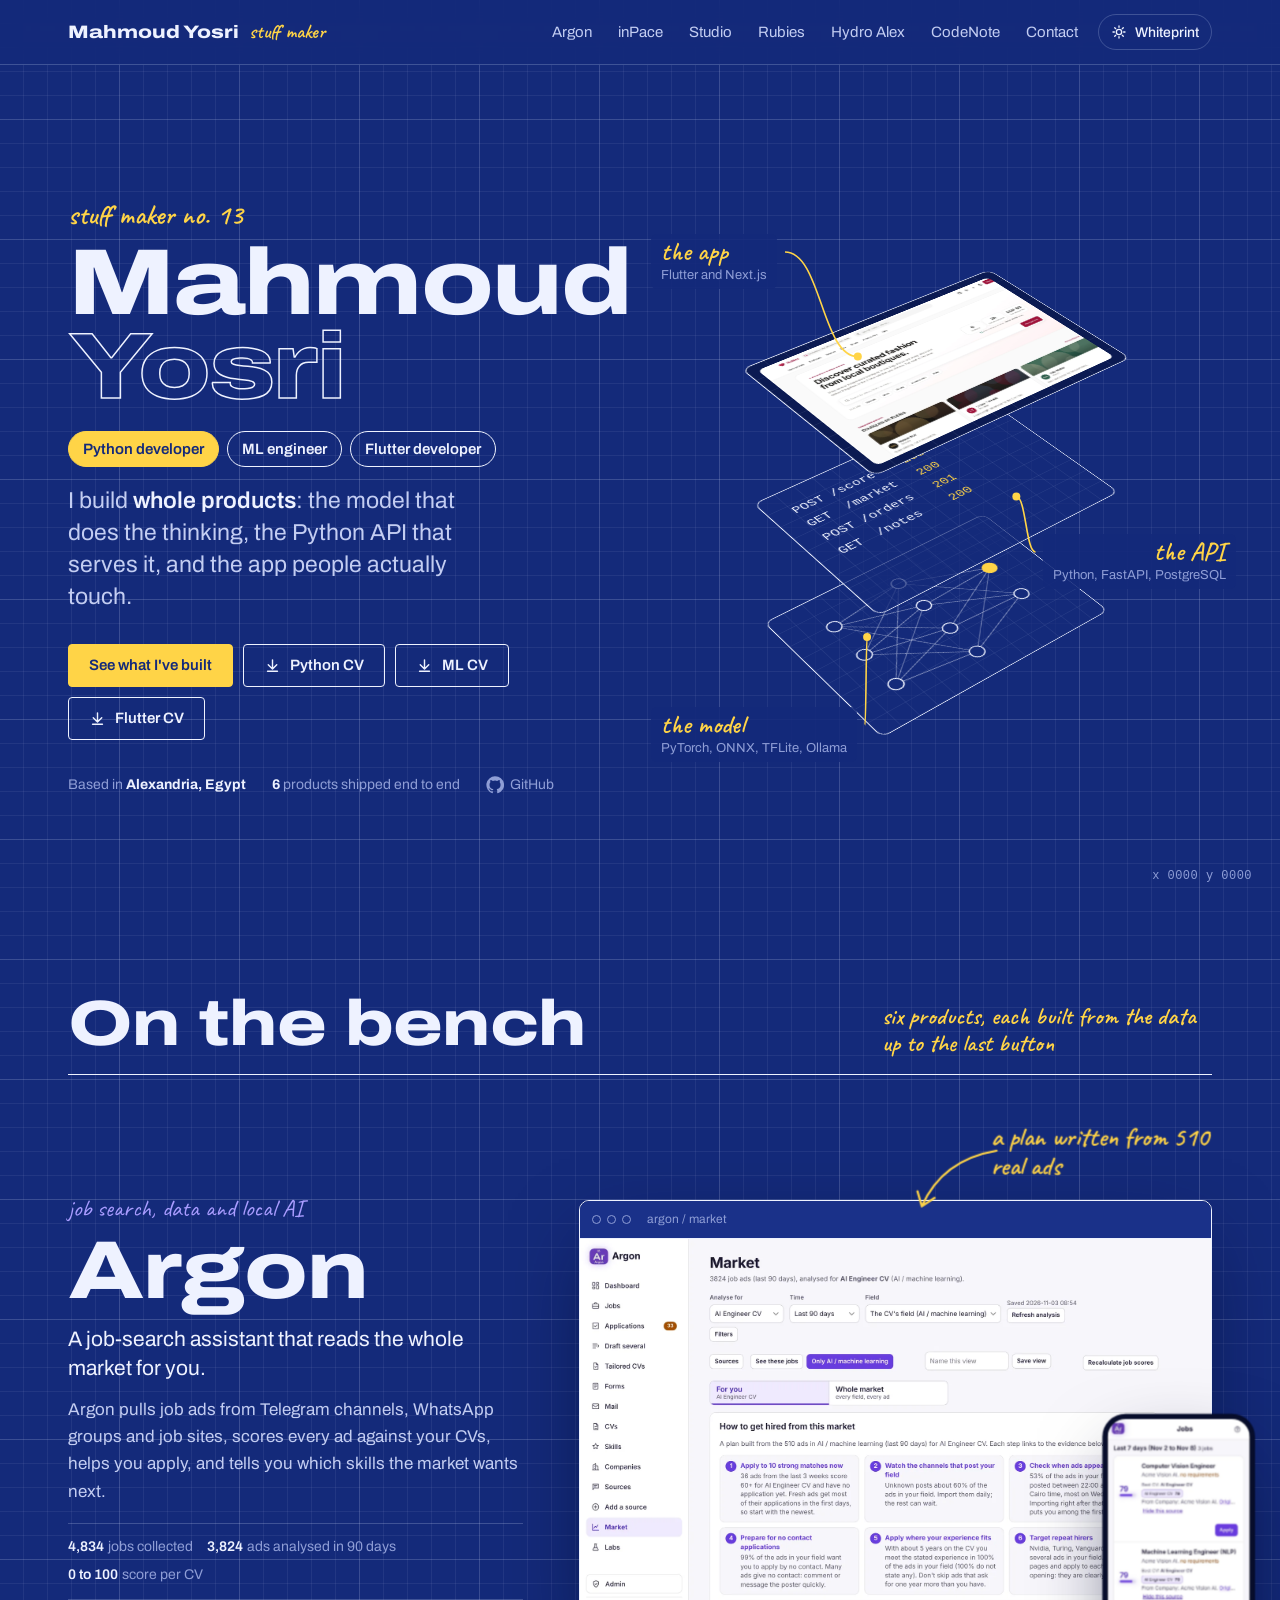
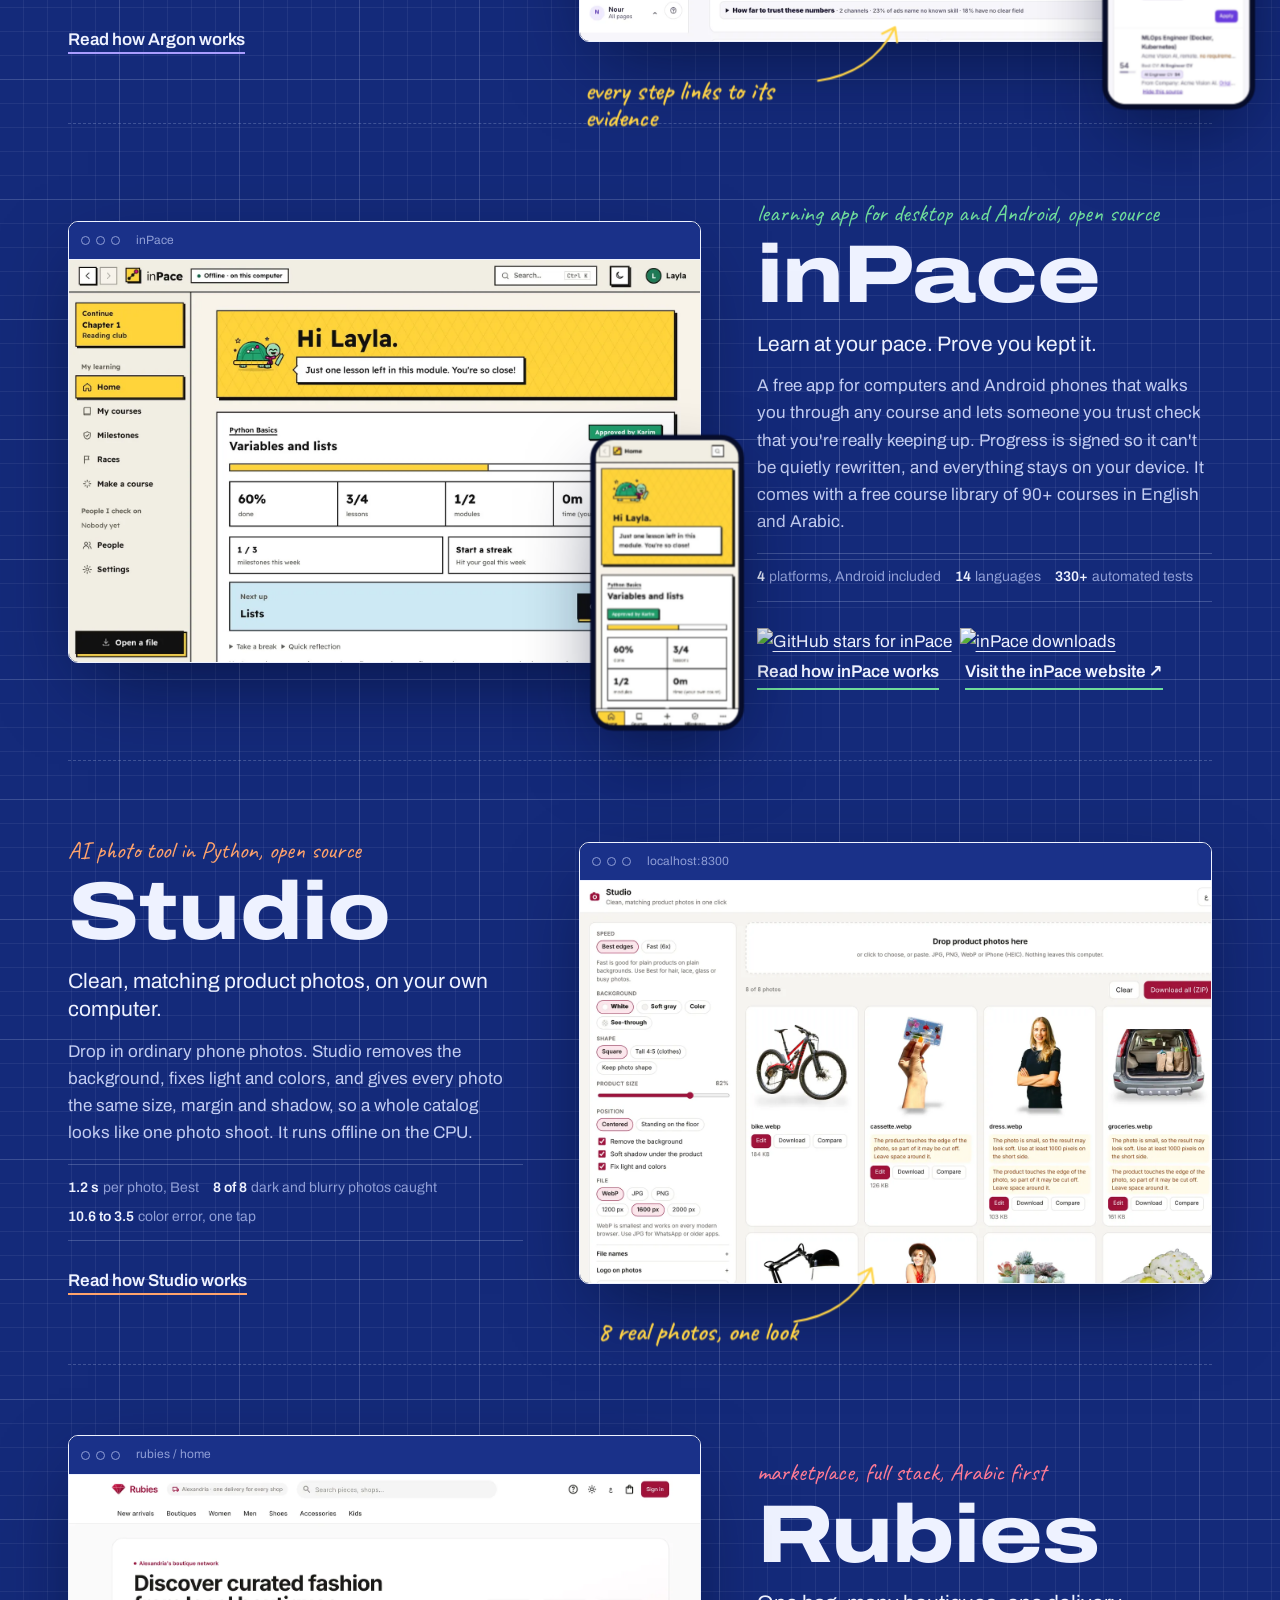
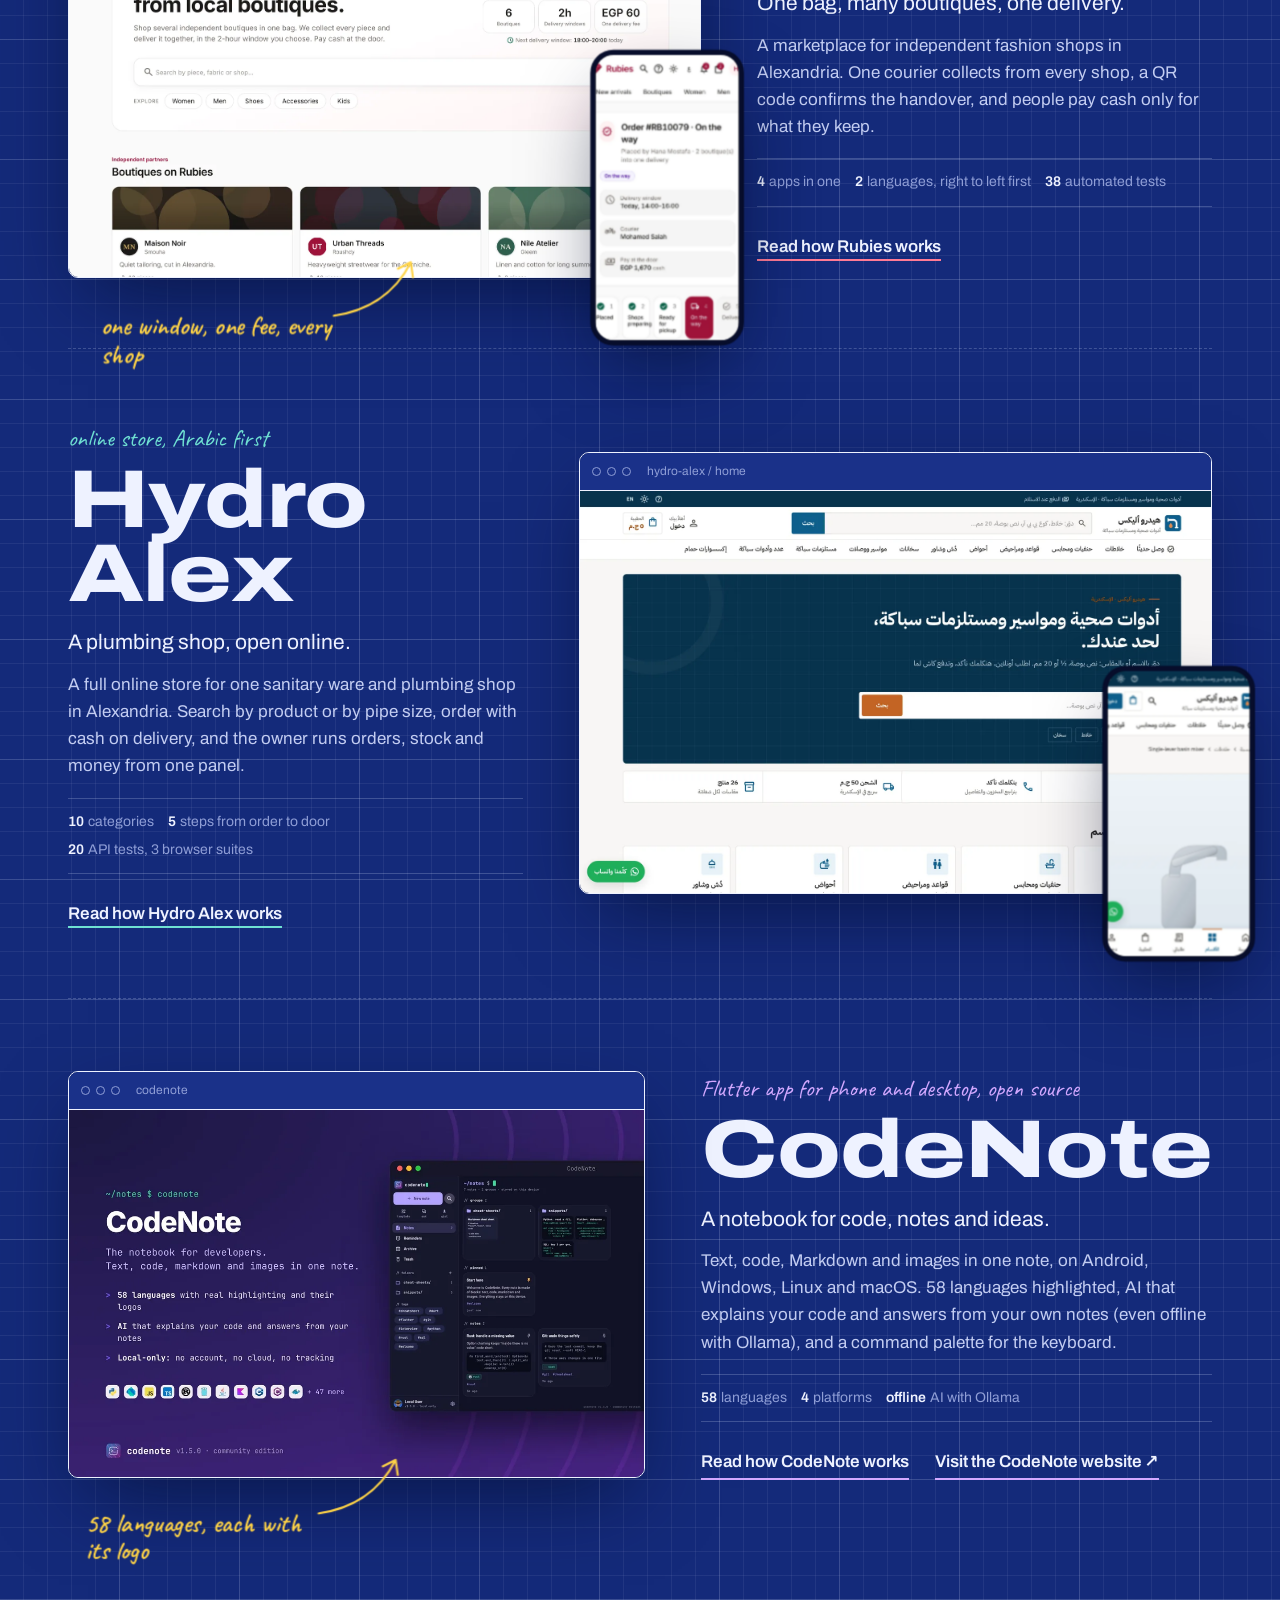
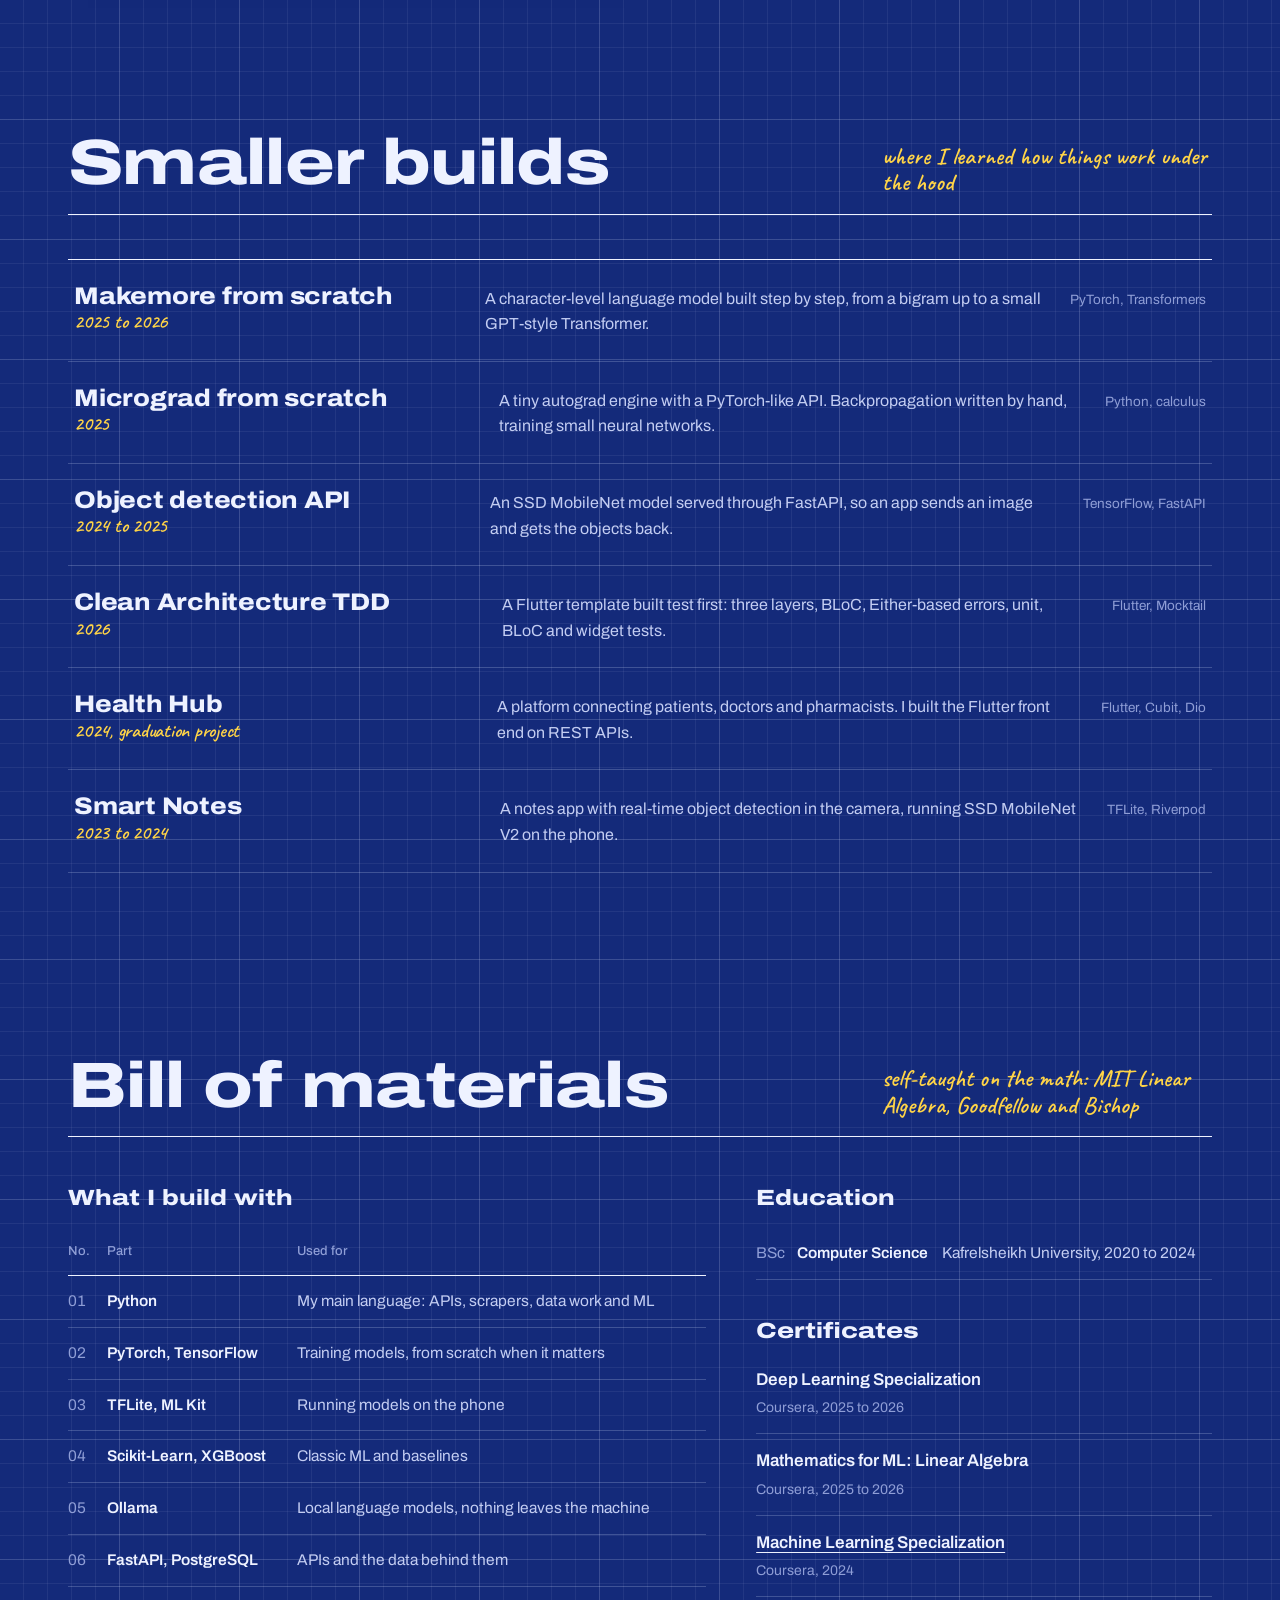
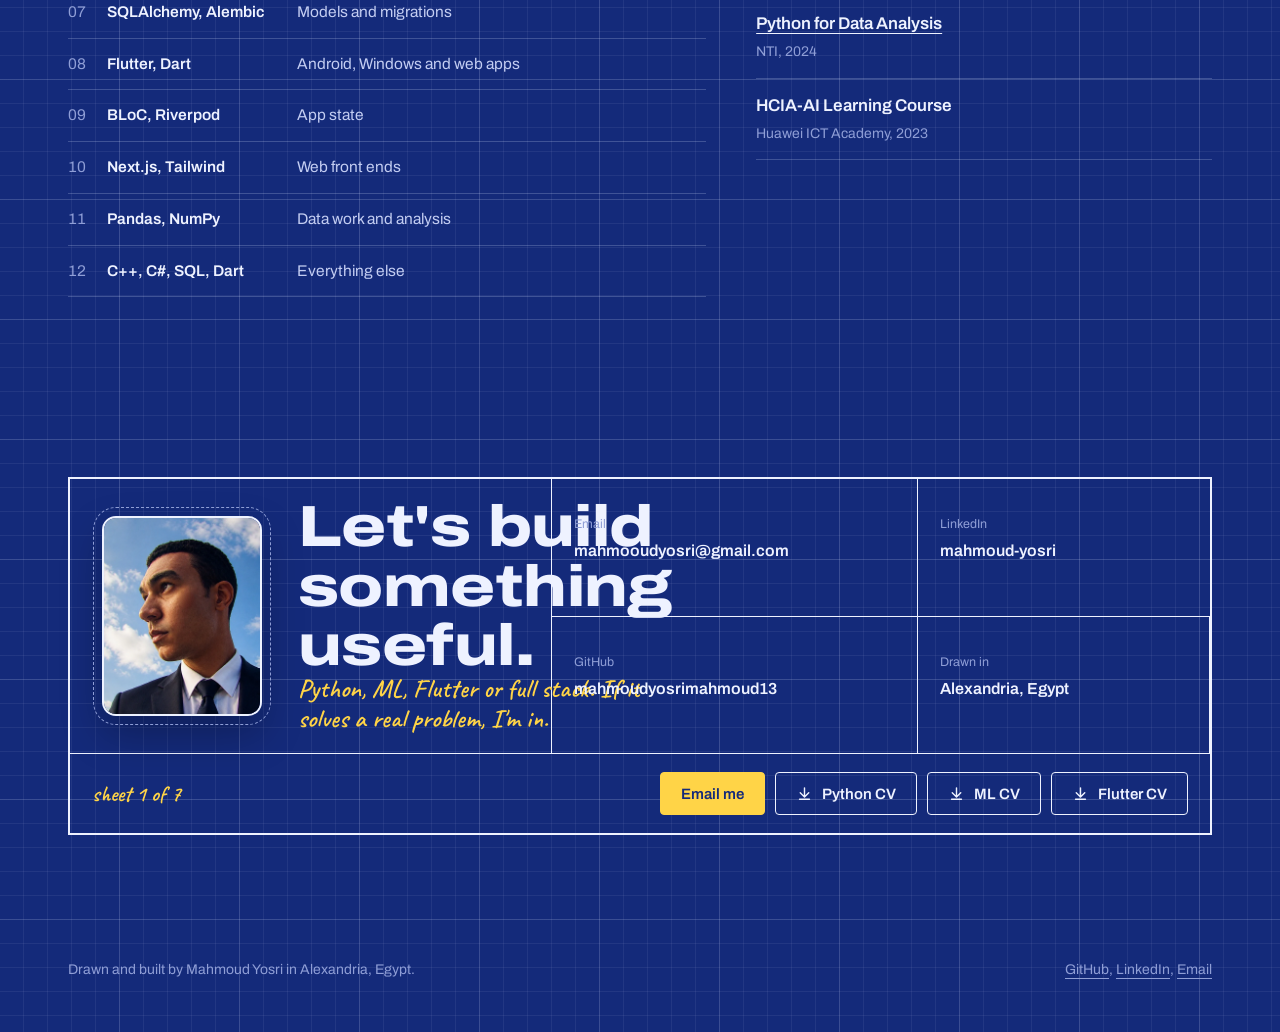
==== commit 460381ff: "Better photo, links to app websites, new inPace and CodeNote pages" ====
--- a/index.html
+++ b/index.html
@@ -207,10 +207,10 @@
   <section id="contact">
     <div class="wrap">
       <div class="titleblock">
-        <div class="big me-big"><img class="me-photo" src="img/mahmoud.webp" width="150" height="150" alt="Mahmoud Yosri"><div><h2>Let's build something useful.</h2><span class="hand">Python, ML, Flutter or full stack. If it solves a real problem, I'm in.</span></div></div>
-        <div><dl><dt>Email</dt><dd><a href="mailto:mahmooudyosri@gmail.com">mahmooudyosri@gmail.com</a></dd></dl></div>
+        <div class="big me-big"><img class="me-photo" src="img/mahmoud.webp" width="160" height="200" alt="Mahmoud Yosri"><div><h2>Let's build something useful.</h2><span class="hand">Python, ML, Flutter or full stack. If it solves a real problem, I'm in.</span></div></div>
+        <div><dl><dt>Email</dt><dd><a href="mailto:mahmooudyosri@gmail.com">mahmooudyosri<wbr>@gmail.com</a></dd></dl></div>
         <div><dl><dt>LinkedIn</dt><dd><a href="https://www.linkedin.com/in/mahmoud-yosri-b30a89212">mahmoud-yosri</a></dd></dl></div>
-        <div><dl><dt>GitHub</dt><dd><a href="https://github.com/mahmoudyosrimahmoud13">mahmoudyosrimahmoud13</a></dd></dl></div>
+        <div><dl><dt>GitHub</dt><dd><a href="https://github.com/mahmoudyosrimahmoud13">mahmoudyosri<wbr>mahmoud13</a></dd></dl></div>
         <div><dl><dt>Drawn in</dt><dd>Alexandria, Egypt</dd></dl></div>
         <div class="wide"><span class="hand" style="font-size:22px">sheet 1 of 7</span><div class="actions"><a class="btn solid" href="mailto:mahmooudyosri@gmail.com">Email me</a><a class="btn" href="cv/Mahmoud_Yosri_Python_CV.pdf"><svg viewBox="0 0 24 24" fill="none" stroke="currentColor" stroke-width="2" stroke-linecap="round" stroke-linejoin="round" aria-hidden="true"><path d="M12 4v12M6 11l6 6 6-6M5 20h14"/></svg>Python CV</a><a class="btn" href="cv/Mahmoud_Yosri_ML_CV.pdf"><svg viewBox="0 0 24 24" fill="none" stroke="currentColor" stroke-width="2" stroke-linecap="round" stroke-linejoin="round" aria-hidden="true"><path d="M12 4v12M6 11l6 6 6-6M5 20h14"/></svg>ML CV</a><a class="btn" href="cv/Mahmoud_Yosri_Flutter_CV.pdf"><svg viewBox="0 0 24 24" fill="none" stroke="currentColor" stroke-width="2" stroke-linecap="round" stroke-linejoin="round" aria-hidden="true"><path d="M12 4v12M6 11l6 6 6-6M5 20h14"/></svg>Flutter CV</a></div></div>
       </div>
--- a/assets/style.css
+++ b/assets/style.css
@@ -230,7 +230,7 @@
 .titleblock dd a { text-decoration: none; }
 .titleblock dd a:hover { text-decoration: underline; color: var(--note); }
 .titleblock .wide { grid-column: span 3; border-right: 0; border-bottom: 0; display: flex; gap: 10px; flex-wrap: wrap; justify-content: space-between; align-items: center; }
-@media (max-width: 760px) { .titleblock { grid-template-columns: 1fr 1fr; } .titleblock .big { grid-column: span 2; grid-row: auto; } .titleblock > div:nth-child(3n) { border-right: 1px solid var(--ink); } .titleblock > div:nth-child(2n+1):not(.big) { border-right: 0; } .titleblock .wide { grid-column: span 2; } }
+@media (max-width: 900px) { .titleblock { grid-template-columns: 1fr 1fr; } .titleblock .big { grid-column: span 2; grid-row: auto; } .titleblock > div:nth-child(3n) { border-right: 1px solid var(--ink); } .titleblock > div:nth-child(2n+1):not(.big) { border-right: 0; } .titleblock .wide { grid-column: span 2; } }
 
 footer { padding: 34px 0 50px; color: var(--ink-3); font-size: 14px; }
 footer .wrap { display: flex; justify-content: space-between; gap: 16px; flex-wrap: wrap; }
@@ -375,8 +375,10 @@
 .live{display:flex;flex-wrap:wrap;gap:8px;margin:14px 0 6px}
 .live a{display:inline-flex;gap:8px;flex-wrap:wrap;border:0}
 .live img{height:24px;width:auto;display:block}
-.titleblock .me-big{flex-direction:row;align-items:center;justify-content:flex-start;gap:28px}
-.me-photo{width:150px;height:150px;flex:none;border-radius:50%;object-fit:cover;border:2px solid var(--ink);outline:1.5px dashed var(--ink-3);outline-offset:7px;margin:8px}
-@media(max-width:700px){.titleblock .me-big{flex-direction:column;align-items:flex-start;gap:18px}.me-photo{width:112px;height:112px}}
+.titleblock .me-big{flex-direction:row;align-items:center;justify-content:flex-start;gap:26px}
+.me-photo{width:160px;height:200px;flex:none;border-radius:14px;object-fit:cover;border:2px solid var(--ink);outline:1.5px dashed var(--ink-3);outline-offset:8px;margin:10px;box-shadow:0 18px 40px rgba(0,0,0,.25)}
+@media(max-width:1100px){.me-photo{width:132px;height:165px}}
+@media(max-width:700px){.titleblock .me-big{flex-direction:column;align-items:flex-start;gap:22px}.me-photo{width:180px;height:225px}}
 .spec-text .links{display:flex;flex-wrap:wrap;gap:14px 26px;align-items:baseline}
 .readmore.ext::after{content:" \2197";font-weight:600}
+@media(min-width:901px){.titleblock{grid-template-columns:1.65fr 1.25fr 1fr}}.titleblock dd{word-break:normal;overflow-wrap:anywhere}
